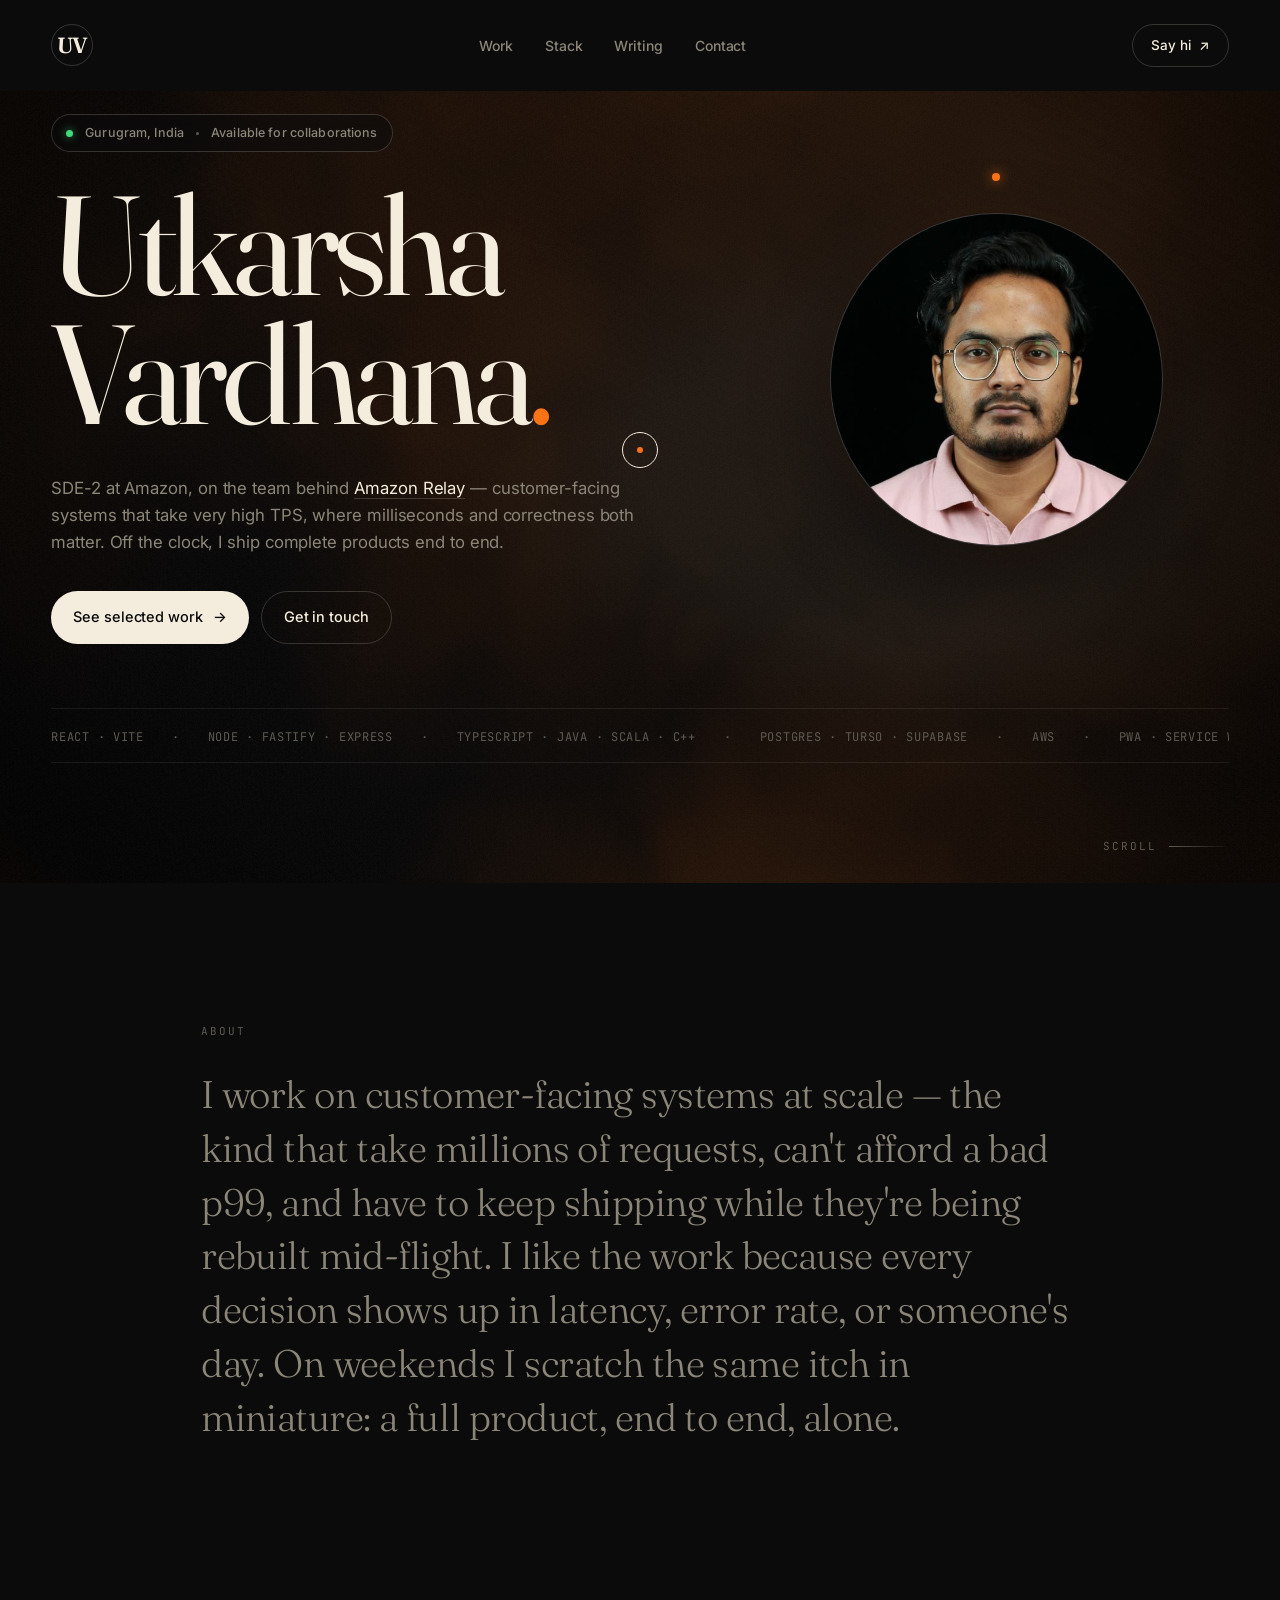
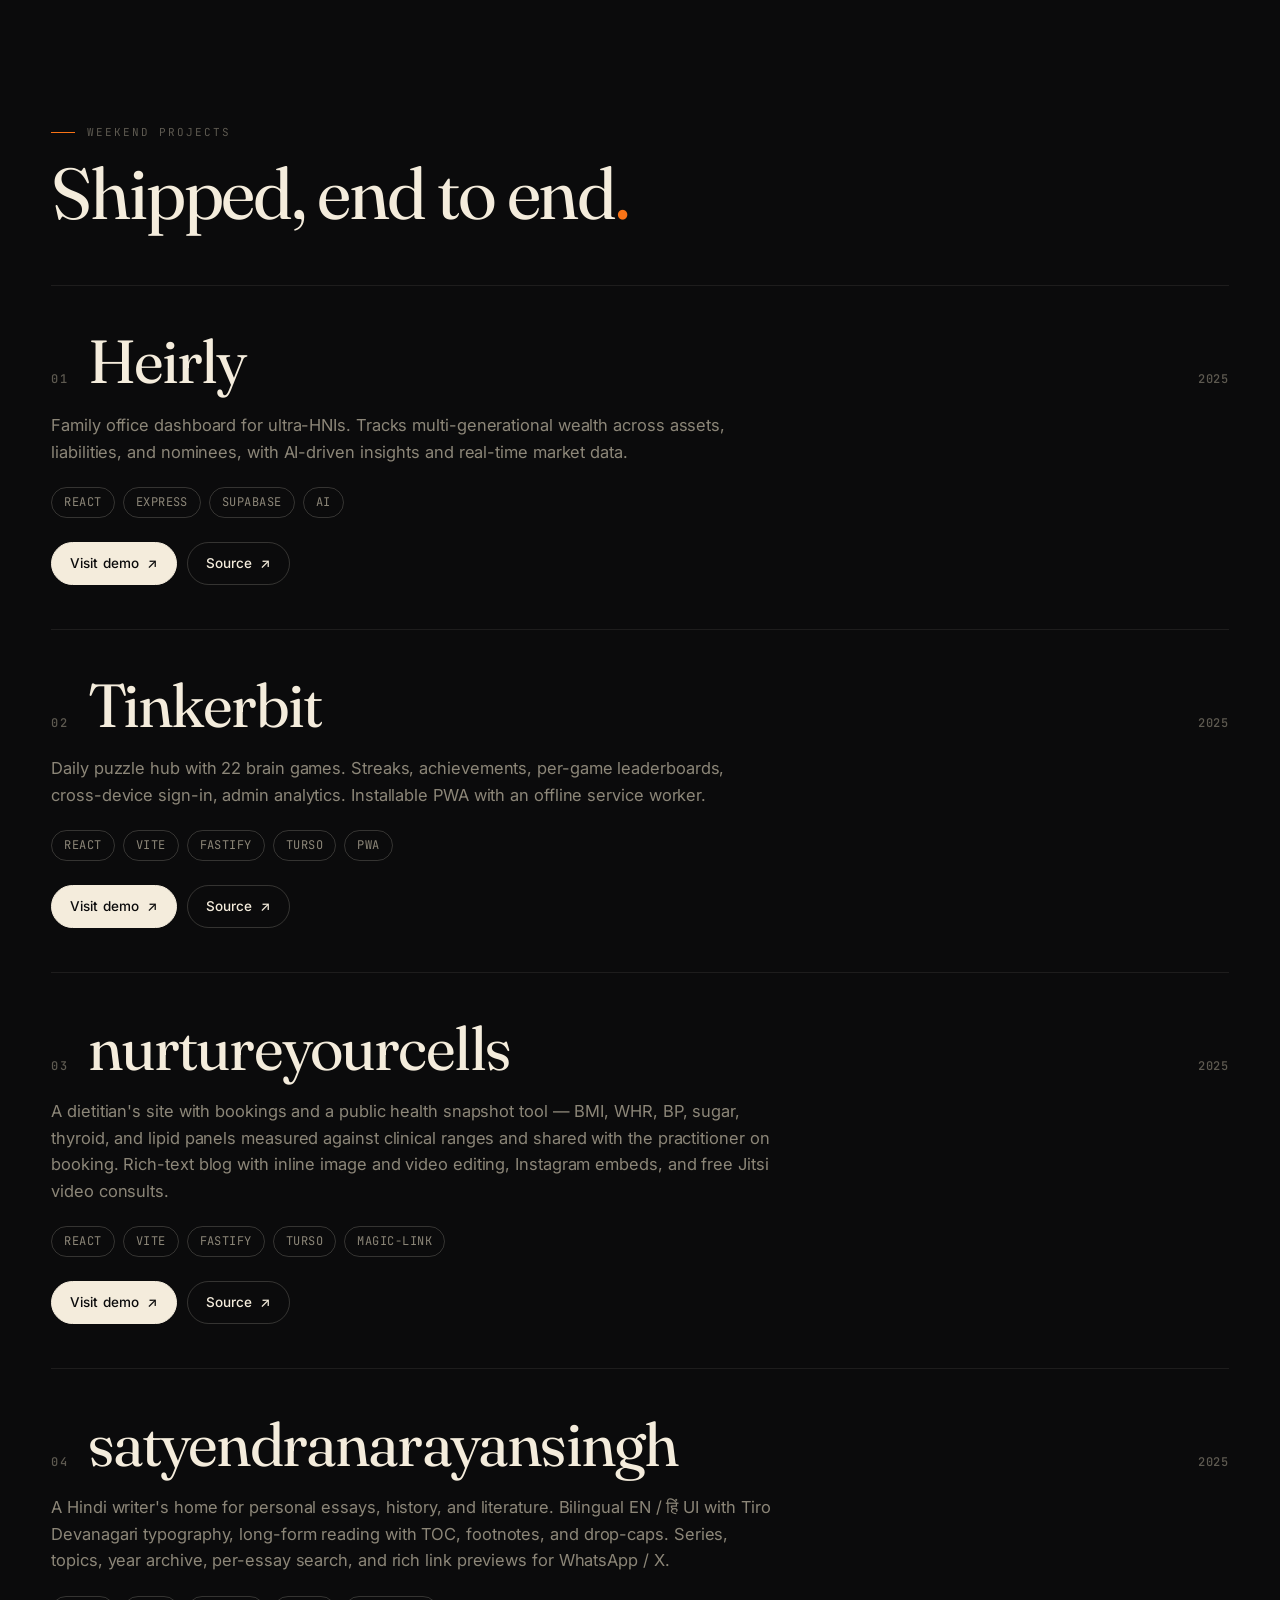
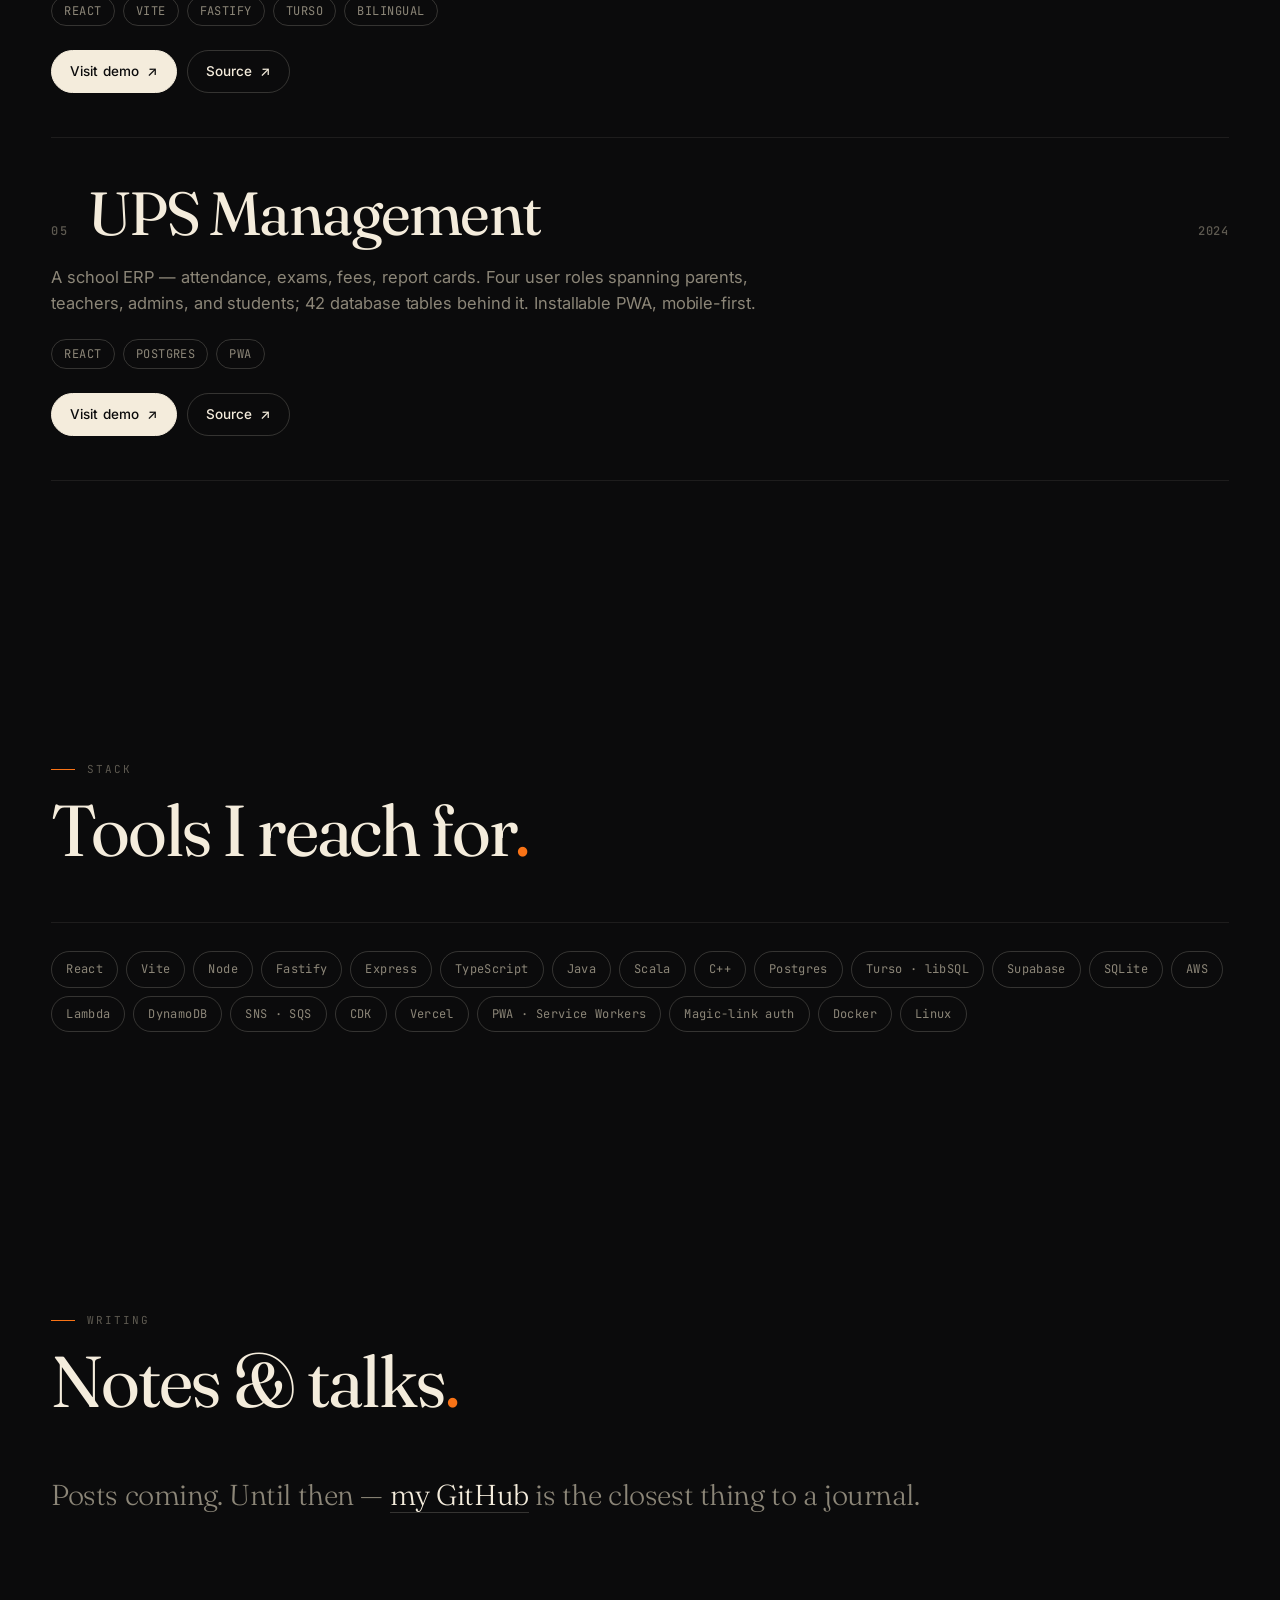
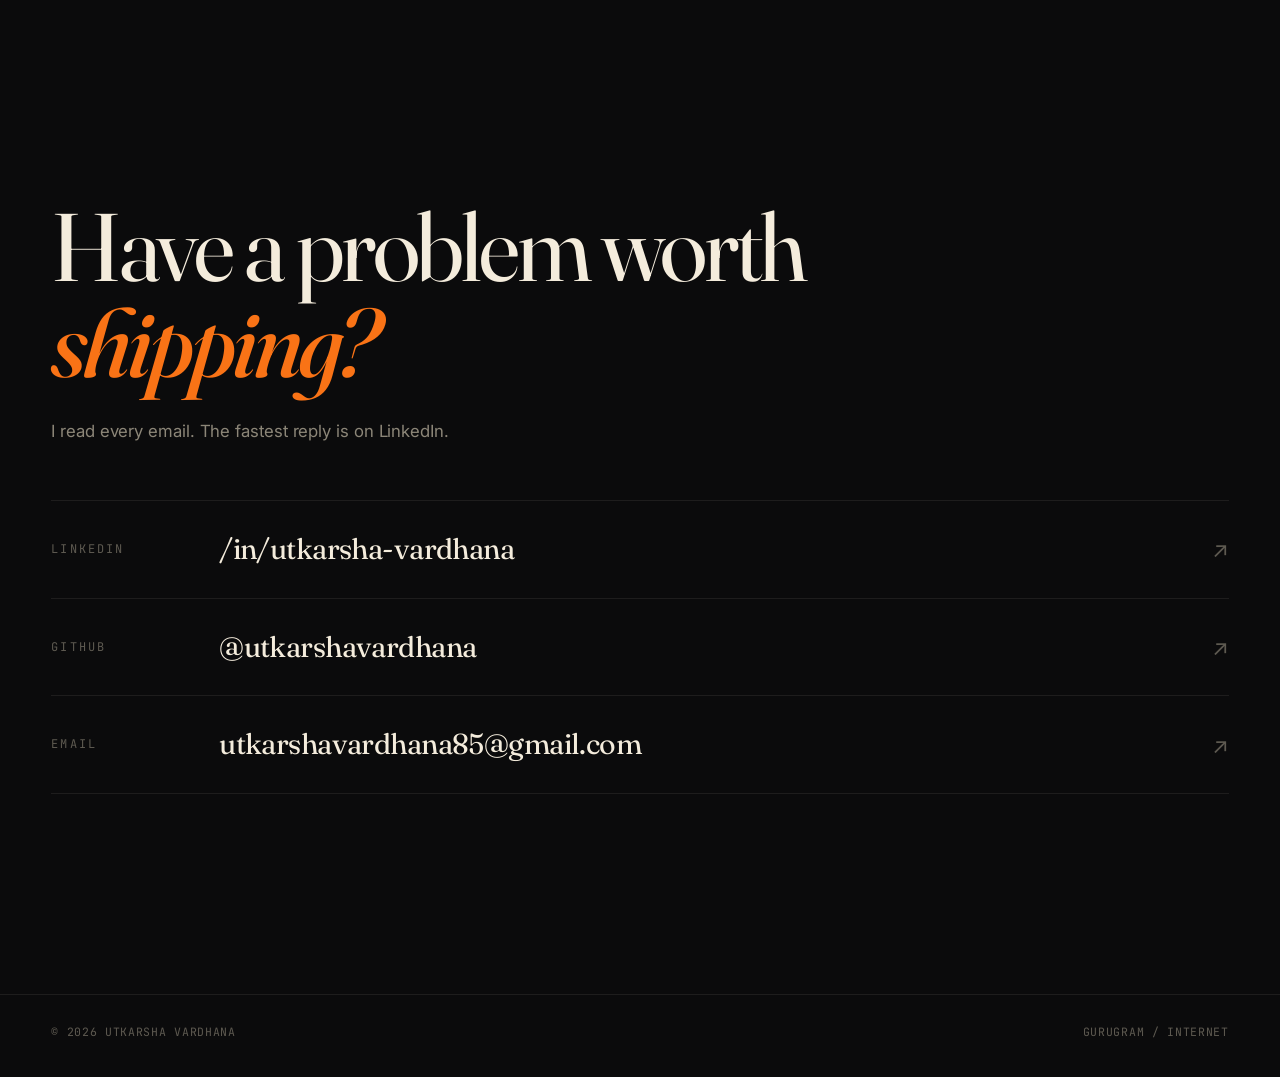
==== index.html @ 03d27681 "feat: editorial + WebGL personal site Replaces the placeholder hero with a full personal site:  - He" ====
<!doctype html>
<html lang="en">
<head>
  <meta charset="utf-8" />
  <meta name="viewport" content="width=device-width, initial-scale=1, viewport-fit=cover" />
  <title>Utkarsha Vardhana — Software Engineer</title>
  <meta name="description" content="L5 Software Engineer at Amazon Relay. I build systems for the middle mile of the internet — compliance, dispatch, and developer tooling." />
  <meta name="theme-color" content="#0b0b0c" />

  <!-- Open Graph -->
  <meta property="og:title" content="Utkarsha Vardhana" />
  <meta property="og:description" content="Software engineer. Building for the middle mile of the internet." />
  <meta property="og:type" content="website" />

  <!-- Type -->
  <link rel="preconnect" href="https://fonts.googleapis.com" />
  <link rel="preconnect" href="https://fonts.gstatic.com" crossorigin />
  <link href="https://fonts.googleapis.com/css2?family=Fraunces:opsz,wght@9..144,300;9..144,400;9..144,500;9..144,600;9..144,800&family=Inter:wght@300;400;500;600;700&family=JetBrains+Mono:wght@400;500&display=swap" rel="stylesheet" />

  <link rel="stylesheet" href="style.css" />
</head>
<body>
  <!-- Custom magnetic cursor (hidden on touch devices via CSS) -->
  <div class="cursor" aria-hidden="true">
    <div class="cursor-dot"></div>
    <div class="cursor-ring"></div>
  </div>

  <!-- Top nav: brand left, anchor links right. Stays put; doesn't fix-position
       so vertical rhythm reads as one continuous editorial spread. -->
  <header class="nav">
    <a href="#top" class="nav-brand" data-magnetic>
      <span class="nav-brand-mark">UV</span>
    </a>
    <nav class="nav-links">
      <a href="#work" data-magnetic>Work</a>
      <a href="#stack" data-magnetic>Stack</a>
      <a href="#writing" data-magnetic>Writing</a>
      <a href="#contact" data-magnetic>Contact</a>
    </nav>
    <a href="#contact" class="nav-cta" data-magnetic>Say hi <span>↗</span></a>
  </header>

  <!-- ========== HERO ==========
       WebGL canvas paints a noise-driven aurora behind the type.
       Type is the focal point; canvas is wallpaper. Portrait sits on the
       right with parallax tilt and a soft amber halo. -->
  <section id="top" class="hero">
    <canvas id="hero-canvas" aria-hidden="true"></canvas>

    <!-- Inline SVG filter library. Used by the portrait paint layer to fake
         a brushstroke / painterly look on hover. -->
    <svg width="0" height="0" style="position:absolute" aria-hidden="true">
      <defs>
        <filter id="painterly" x="-5%" y="-5%" width="110%" height="110%">
          <!-- Brush distortion: turbulence drives a displacement map, so
               edges of the image look hand-painted, not photographic. -->
          <feTurbulence type="fractalNoise" baseFrequency="0.012 0.018" numOctaves="2" seed="3" result="noise"/>
          <feDisplacementMap in="SourceGraphic" in2="noise" scale="6" xChannelSelector="R" yChannelSelector="G" result="warped"/>
          <!-- Soften — gives the wash that watercolor-bleed feel -->
          <feGaussianBlur in="warped" stdDeviation="0.4" result="soft"/>
          <!-- Push contrast + slight saturation lift to read as illustration -->
          <feColorMatrix in="soft" type="matrix" values="
            1.10 0     0     0  -0.02
            0    1.10  0     0  -0.02
            0    0     1.10  0  -0.02
            0    0     0     1  0" result="punched"/>
          <feComposite in="punched" in2="SourceGraphic" operator="over"/>
        </filter>
      </defs>
    </svg>

    <div class="hero-grid">
      <div class="hero-copy">
        <div class="hero-meta">
          <span class="hero-meta-dot" aria-hidden="true"></span>
          <span>Gurugram, India</span>
          <span class="hero-meta-sep" aria-hidden="true"></span>
          <span>Available for collaborations</span>
        </div>

        <h1 class="hero-title">
          <span class="hero-line"><span class="hero-word" data-split>Utkarsha</span></span>
          <span class="hero-line">
            <span class="hero-word" data-split>Vardhana</span><span class="hero-period">.</span>
          </span>
        </h1>

        <p class="hero-lede">
          SDE-2 at Amazon, on the team behind
          <a href="https://relay.amazon.com" target="_blank" rel="noopener noreferrer">Amazon Relay</a> —
          customer-facing systems that take very high TPS, where milliseconds
          and correctness both matter. Off the clock, I ship complete products
          end to end.
        </p>

        <div class="hero-cta">
          <a href="#work" class="btn btn-primary" data-magnetic>
            See selected work
            <span class="btn-arrow" aria-hidden="true">→</span>
          </a>
          <a href="#contact" class="btn btn-ghost" data-magnetic>Get in touch</a>
        </div>
      </div>

      <!-- Portrait side. The figure gets parallax tilt via JS (data-portrait
           hook), a procedural amber halo via ::before, a film-grain overlay
           via ::after, and a slow breathing animation. -->
      <figure class="hero-portrait" data-portrait>
        <div class="hero-portrait-halo" aria-hidden="true"></div>
        <div class="hero-portrait-frame">
          <!-- Two stacked photos: the bottom is the real photo, the top is
               the same photo with an SVG brush-displacement filter applied.
               On hover we cross-fade to the painted layer. -->
          <img src="me.jpeg" alt="Utkarsha Vardhana" class="hero-portrait-img hero-portrait-photo" loading="eager" decoding="async" />
          <img src="me.jpeg" alt="" class="hero-portrait-img hero-portrait-paint" aria-hidden="true" loading="eager" decoding="async" />
          <div class="hero-portrait-wash" aria-hidden="true"></div>
          <div class="hero-portrait-grain" aria-hidden="true"></div>
          <div class="hero-portrait-rim" aria-hidden="true"></div>
        </div>
        <div class="hero-portrait-orbit" aria-hidden="true">
          <span class="hero-portrait-orbit-dot"></span>
        </div>
      </figure>

      <div class="hero-marquee" aria-hidden="true">
        <div class="hero-marquee-track">
          <span>React · Vite</span><span>·</span>
          <span>Node · Fastify · Express</span><span>·</span>
          <span>TypeScript · Java · Scala · C++</span><span>·</span>
          <span>Postgres · Turso · Supabase</span><span>·</span>
          <span>AWS</span><span>·</span>
          <span>PWA · Service Workers</span><span>·</span>
          <!-- Repeated for seamless scroll -->
          <span>React · Vite</span><span>·</span>
          <span>Node · Fastify · Express</span><span>·</span>
          <span>TypeScript · Java · Scala · C++</span><span>·</span>
          <span>Postgres · Turso · Supabase</span><span>·</span>
          <span>AWS</span><span>·</span>
          <span>PWA · Service Workers</span><span>·</span>
        </div>
      </div>
    </div>

    <div class="hero-scroll-hint" aria-hidden="true">
      <span>Scroll</span>
      <span class="hero-scroll-line"></span>
    </div>
  </section>

  <!-- ========== INTRO STRIP ==========
       Big-type, slow-read intro. Word-by-word reveal as it scrolls into view. -->
  <section class="intro">
    <p class="intro-eyebrow">About</p>
    <p class="intro-body" data-reveal-words>
      I work on customer-facing systems at scale — the kind that take
      millions of requests, can't afford a bad p99, and have to keep
      shipping while they're being rebuilt mid-flight. I like the work
      because every decision shows up in latency, error rate, or someone's
      day. On weekends I scratch the same itch in miniature: a full
      product, end to end, alone.
    </p>
  </section>

  <!-- ========== WORK ========== -->
  <section id="work" class="work">
    <div class="section-head">
      <p class="section-eyebrow">Weekend projects</p>
      <h2 class="section-title">
        Shipped, end to end<span class="section-period">.</span>
      </h2>
    </div>

    <div class="projects">
      <!-- Each .project is one weekend product. Card links to the live demo;
           the GitHub link sits inside the card so the magnetic cursor still
           tracks both. -->
      <article class="project" data-magnetic data-magnet-snap>
        <header class="project-header">
          <span class="project-num">01</span>
          <h3 class="project-title">
            <span data-warp>Heirly</span>
          </h3>
          <span class="project-year">2025</span>
        </header>
        <p class="project-desc">
          Family office dashboard for ultra-HNIs. Tracks
          multi-generational wealth across assets, liabilities, and
          nominees, with AI-driven insights and real-time market data.
        </p>
        <div class="project-tags">
          <span>React</span>
          <span>Express</span>
          <span>Supabase</span>
          <span>AI</span>
        </div>
        <div class="project-actions">
          <a class="project-action project-action-primary" href="https://heirly.vercel.app" target="_blank" rel="noopener noreferrer" data-magnetic>
            Visit demo <span aria-hidden="true">↗</span>
          </a>
          <a class="project-action" href="https://github.com/utkarshavardhana/heirly" target="_blank" rel="noopener noreferrer" data-magnetic>
            Source <span aria-hidden="true">↗</span>
          </a>
        </div>
      </article>

      <article class="project" data-magnetic data-magnet-snap>
        <header class="project-header">
          <span class="project-num">02</span>
          <h3 class="project-title">
            <span data-warp>Tinkerbit</span>
          </h3>
          <span class="project-year">2025</span>
        </header>
        <p class="project-desc">
          Daily puzzle hub with 22 brain games. Streaks, achievements,
          per-game leaderboards, cross-device sign-in, admin analytics.
          Installable PWA with an offline service worker.
        </p>
        <div class="project-tags">
          <span>React</span>
          <span>Vite</span>
          <span>Fastify</span>
          <span>Turso</span>
          <span>PWA</span>
        </div>
        <div class="project-actions">
          <a class="project-action project-action-primary" href="https://tinkerbit.vercel.app" target="_blank" rel="noopener noreferrer" data-magnetic>
            Visit demo <span aria-hidden="true">↗</span>
          </a>
          <a class="project-action" href="https://github.com/utkarshavardhana/tinkerbit" target="_blank" rel="noopener noreferrer" data-magnetic>
            Source <span aria-hidden="true">↗</span>
          </a>
        </div>
      </article>

      <article class="project" data-magnetic data-magnet-snap>
        <header class="project-header">
          <span class="project-num">03</span>
          <h3 class="project-title">
            <span data-warp>nurtureyourcells</span>
          </h3>
          <span class="project-year">2025</span>
        </header>
        <p class="project-desc">
          A dietitian's site with bookings and a public health snapshot
          tool — BMI, WHR, BP, sugar, thyroid, and lipid panels measured
          against clinical ranges and shared with the practitioner on
          booking. Rich-text blog with inline image and video editing,
          Instagram embeds, and free Jitsi video consults.
        </p>
        <div class="project-tags">
          <span>React</span>
          <span>Vite</span>
          <span>Fastify</span>
          <span>Turso</span>
          <span>Magic-link</span>
        </div>
        <div class="project-actions">
          <a class="project-action project-action-primary" href="https://nurtureyourcells.vercel.app" target="_blank" rel="noopener noreferrer" data-magnetic>
            Visit demo <span aria-hidden="true">↗</span>
          </a>
          <a class="project-action" href="https://github.com/utkarshavardhana/nurtureyourcells" target="_blank" rel="noopener noreferrer" data-magnetic>
            Source <span aria-hidden="true">↗</span>
          </a>
        </div>
      </article>

      <article class="project" data-magnetic data-magnet-snap>
        <header class="project-header">
          <span class="project-num">04</span>
          <h3 class="project-title">
            <span data-warp>satyendranarayansingh</span>
          </h3>
          <span class="project-year">2025</span>
        </header>
        <p class="project-desc">
          A Hindi writer's home for personal essays, history, and
          literature. Bilingual EN / हिं UI with Tiro Devanagari
          typography, long-form reading with TOC, footnotes, and
          drop-caps. Series, topics, year archive, per-essay search,
          and rich link previews for WhatsApp / X.
        </p>
        <div class="project-tags">
          <span>React</span>
          <span>Vite</span>
          <span>Fastify</span>
          <span>Turso</span>
          <span>Bilingual</span>
        </div>
        <div class="project-actions">
          <a class="project-action project-action-primary" href="https://www.satyendranarayansingh.com" target="_blank" rel="noopener noreferrer" data-magnetic>
            Visit demo <span aria-hidden="true">↗</span>
          </a>
          <a class="project-action" href="https://github.com/utkarshavardhana/satyendranarayansingh" target="_blank" rel="noopener noreferrer" data-magnetic>
            Source <span aria-hidden="true">↗</span>
          </a>
        </div>
      </article>

      <article class="project" data-magnetic data-magnet-snap>
        <header class="project-header">
          <span class="project-num">05</span>
          <h3 class="project-title">
            <span data-warp>UPS Management</span>
          </h3>
          <span class="project-year">2024</span>
        </header>
        <p class="project-desc">
          A school ERP — attendance, exams, fees, report cards. Four
          user roles spanning parents, teachers, admins, and students;
          42 database tables behind it. Installable PWA, mobile-first.
        </p>
        <div class="project-tags">
          <span>React</span>
          <span>Postgres</span>
          <span>PWA</span>
        </div>
        <div class="project-actions">
          <a class="project-action project-action-primary" href="https://ups-management.vercel.app" target="_blank" rel="noopener noreferrer" data-magnetic>
            Visit demo <span aria-hidden="true">↗</span>
          </a>
          <a class="project-action" href="https://github.com/utkarshavardhana/ups-management" target="_blank" rel="noopener noreferrer" data-magnetic>
            Source <span aria-hidden="true">↗</span>
          </a>
        </div>
      </article>
    </div>
  </section>

  <!-- ========== STACK ========== -->
  <section id="stack" class="stack">
    <div class="section-head">
      <p class="section-eyebrow">Stack</p>
      <h2 class="section-title">
        Tools I reach for<span class="section-period">.</span>
      </h2>
    </div>

    <div class="stack-tags">
      <span>React</span>
      <span>Vite</span>
      <span>Node</span>
      <span>Fastify</span>
      <span>Express</span>
      <span>TypeScript</span>
      <span>Java</span>
      <span>Scala</span>
      <span>C++</span>
      <span>Postgres</span>
      <span>Turso · libSQL</span>
      <span>Supabase</span>
      <span>SQLite</span>
      <span>AWS</span>
      <span>Lambda</span>
      <span>DynamoDB</span>
      <span>SNS · SQS</span>
      <span>CDK</span>
      <span>Vercel</span>
      <span>PWA · Service Workers</span>
      <span>Magic-link auth</span>
      <span>Docker</span>
      <span>Linux</span>
    </div>
  </section>

  <!-- ========== WRITING ==========
       Pull-quote pattern + a couple of links. Will be backed by real posts
       once you wire that in; for now it's an honest "in progress" block. -->
  <section id="writing" class="writing">
    <div class="section-head">
      <p class="section-eyebrow">Writing</p>
      <h2 class="section-title">
        Notes &amp; talks<span class="section-period">.</span>
      </h2>
    </div>
    <p class="writing-empty">
      Posts coming. Until then —
      <a href="https://github.com/utkarshavardhana" target="_blank" rel="noopener noreferrer" data-magnetic>my GitHub</a>
      is the closest thing to a journal.
    </p>
  </section>

  <!-- ========== CONTACT ========== -->
  <section id="contact" class="contact">
    <h2 class="contact-title">
      <span class="contact-line">Have a problem worth</span>
      <span class="contact-line"><em>shipping?</em></span>
    </h2>
    <p class="contact-lede">
      I read every email. The fastest reply is on LinkedIn.
    </p>
    <div class="contact-links">
      <a href="https://www.linkedin.com/in/utkarsha-vardhana" target="_blank" rel="noopener noreferrer" class="contact-link" data-magnetic data-magnet-snap>
        <span class="contact-link-label">LinkedIn</span>
        <span class="contact-link-handle">/in/utkarsha-vardhana</span>
        <span class="contact-link-arrow" aria-hidden="true">↗</span>
      </a>
      <a href="https://github.com/utkarshavardhana" target="_blank" rel="noopener noreferrer" class="contact-link" data-magnetic data-magnet-snap>
        <span class="contact-link-label">GitHub</span>
        <span class="contact-link-handle">@utkarshavardhana</span>
        <span class="contact-link-arrow" aria-hidden="true">↗</span>
      </a>
      <a href="mailto:utkarshavardhana85@gmail.com" class="contact-link" data-magnetic data-magnet-snap>
        <span class="contact-link-label">Email</span>
        <span class="contact-link-handle">utkarshavardhana85@gmail.com</span>
        <span class="contact-link-arrow" aria-hidden="true">↗</span>
      </a>
    </div>
  </section>

  <footer class="footer">
    <span>© <span id="year"></span> Utkarsha Vardhana</span>
    <span class="footer-mark">Gurugram / Internet</span>
  </footer>

  <script src="script.js" defer></script>
</body>
</html>
---- style.css ----
/* ===========================================================================
   utkarshavardhana.github.io
   Editorial + WebGL hybrid. Dark theme. Vanilla everything.
============================================================================ */

:root {
  --bg: #0b0b0c;
  --bg-elev: #131317;
  --ink: #f4ecdc;
  --ink-muted: #8c8678;
  --ink-soft: #5e5a51;
  --line: rgba(244, 236, 220, 0.08);
  --line-strong: rgba(244, 236, 220, 0.18);
  --accent: #f97316;          /* amber, warm against the dark */
  --accent-soft: rgba(249, 115, 22, 0.12);

  --font-display: 'Fraunces', 'Iowan Old Style', Georgia, serif;
  --font-sans: 'Inter', -apple-system, BlinkMacSystemFont, 'Segoe UI', sans-serif;
  --font-mono: 'JetBrains Mono', ui-monospace, SFMono-Regular, Menlo, monospace;

  --max: 1280px;
  --gutter: clamp(20px, 4vw, 56px);

  --ease: cubic-bezier(0.22, 1, 0.36, 1);
  --ease-quick: cubic-bezier(0.2, 0.8, 0.2, 1);
}

* { box-sizing: border-box; margin: 0; padding: 0; }
html { scroll-behavior: smooth; }
html, body { height: 100%; }
body {
  background: var(--bg);
  color: var(--ink);
  font-family: var(--font-sans);
  font-size: 16.5px;
  line-height: 1.55;
  letter-spacing: -0.005em;
  -webkit-font-smoothing: antialiased;
  -moz-osx-font-smoothing: grayscale;
  text-rendering: optimizeLegibility;
  overflow-x: hidden;
}

a { color: inherit; text-decoration: none; }
img, svg { display: block; max-width: 100%; }
::selection { background: var(--accent); color: var(--bg); }

/* ----- Magnetic cursor (custom pointer) ----- */
.cursor { position: fixed; top: 0; left: 0; pointer-events: none; z-index: 1000; }
.cursor-dot {
  position: fixed; top: 0; left: 0;
  width: 6px; height: 6px;
  background: var(--accent);
  border-radius: 50%;
  transform: translate(-50%, -50%);
  transition: transform .12s var(--ease-quick), background .15s ease;
  mix-blend-mode: difference;
}
.cursor-ring {
  position: fixed; top: 0; left: 0;
  width: 36px; height: 36px;
  border: 1.5px solid var(--ink);
  border-radius: 50%;
  transform: translate(-50%, -50%);
  transition: width .25s var(--ease), height .25s var(--ease), border-color .25s ease, background .25s ease;
  mix-blend-mode: difference;
}
.cursor.is-magnet .cursor-ring {
  width: 60px; height: 60px;
  background: rgba(244, 236, 220, 0.06);
  border-color: var(--accent);
}
.cursor.is-magnet .cursor-dot { background: var(--ink); }
@media (hover: none), (pointer: coarse) {
  .cursor { display: none !important; }
}

/* ----- Nav ----- */
.nav {
  position: relative;
  display: flex; align-items: center; justify-content: space-between;
  padding: 24px var(--gutter);
  z-index: 5;
}
.nav-brand-mark {
  font-family: var(--font-display);
  font-weight: 600;
  font-size: 22px;
  letter-spacing: -0.02em;
  display: inline-flex; align-items: center; justify-content: center;
  width: 42px; height: 42px;
  border: 1px solid var(--line-strong);
  border-radius: 50%;
  transition: border-color .25s ease, background .25s ease, color .25s ease;
}
.nav-brand:hover .nav-brand-mark {
  border-color: var(--accent);
  color: var(--accent);
}
.nav-links {
  display: flex; gap: 32px;
  font-size: 14px; font-weight: 500;
  color: var(--ink-muted);
}
.nav-links a {
  position: relative;
  transition: color .2s ease;
}
.nav-links a::after {
  content: ''; position: absolute;
  left: 0; bottom: -4px;
  width: 100%; height: 1px;
  background: var(--accent);
  transform: scaleX(0); transform-origin: right;
  transition: transform .35s var(--ease);
}
.nav-links a:hover { color: var(--ink); }
.nav-links a:hover::after { transform: scaleX(1); transform-origin: left; }
.nav-cta {
  display: inline-flex; align-items: center; gap: 8px;
  padding: 10px 18px;
  font-size: 13.5px; font-weight: 500;
  border: 1px solid var(--line-strong);
  border-radius: 999px;
  transition: background .25s ease, border-color .25s ease, color .25s ease;
}
.nav-cta span { transition: transform .25s var(--ease); display: inline-block; }
.nav-cta:hover { background: var(--ink); color: var(--bg); border-color: var(--ink); }
.nav-cta:hover span { transform: translate(2px, -2px); }
@media (max-width: 720px) {
  .nav-links { display: none; }
}

/* ----- Hero ----- */
.hero {
  position: relative;
  min-height: 88vh;
  display: flex; align-items: center;
  padding: 0 var(--gutter) 96px;
  overflow: hidden;
}
#hero-canvas {
  position: absolute;
  inset: 0;
  width: 100%;
  height: 100%;
  z-index: 0;
  opacity: 0.85;
}
/* Two-column hero on desktop: copy on the left, portrait on the right.
   Marquee spans both columns at the bottom. Stacks on tablet/mobile. */
.hero-grid {
  position: relative;
  z-index: 1;
  width: 100%;
  max-width: var(--max);
  margin: 0 auto;
  display: grid;
  grid-template-columns: minmax(0, 1.4fr) minmax(280px, 1fr);
  grid-template-rows: auto auto;
  column-gap: clamp(32px, 5vw, 80px);
  align-items: center;
}
.hero-copy { grid-column: 1; grid-row: 1; }
.hero-portrait { grid-column: 2; grid-row: 1; justify-self: center; }
.hero-marquee { grid-column: 1 / -1; grid-row: 2; }

@media (max-width: 900px) {
  .hero-grid { grid-template-columns: 1fr; row-gap: 40px; }
  .hero-copy { grid-column: 1; grid-row: 2; }
  .hero-portrait { grid-column: 1; grid-row: 1; }
  .hero-marquee { grid-row: 3; }
}
.hero-meta {
  display: inline-flex; align-items: center; gap: 12px;
  margin-bottom: 28px;
  padding: 8px 14px;
  border: 1px solid var(--line-strong);
  border-radius: 999px;
  background: rgba(11, 11, 12, 0.5);
  backdrop-filter: blur(8px);
  -webkit-backdrop-filter: blur(8px);
  font-size: 12.5px; font-weight: 500; color: var(--ink-muted);
  letter-spacing: 0.01em;
}
.hero-meta-dot {
  width: 7px; height: 7px;
  border-radius: 50%; background: #41d97a;
  box-shadow: 0 0 10px rgba(65, 217, 122, 0.7);
  animation: pulse 2.4s ease-in-out infinite;
}
.hero-meta-sep {
  width: 3px; height: 3px;
  border-radius: 50%;
  background: var(--ink-soft);
}
@keyframes pulse {
  0%, 100% { opacity: 1; transform: scale(1); }
  50% { opacity: 0.5; transform: scale(1.2); }
}

.hero-title {
  font-family: var(--font-display);
  font-weight: 400;
  font-size: clamp(3rem, 11vw, 9rem);
  line-height: 0.92;
  letter-spacing: -0.04em;
  color: var(--ink);
  margin-bottom: 36px;
}
.hero-line { display: block; overflow: hidden; }
.hero-word {
  display: inline-block;
  transform: translateY(110%);
  animation: rise 1.1s var(--ease) 0.15s forwards;
}
.hero-line:last-child .hero-word { animation-delay: 0.3s; }
.hero-period {
  display: inline-block;
  color: var(--accent);
  transform: translateY(110%);
  animation: rise 1.1s var(--ease) 0.55s forwards;
}
@keyframes rise {
  to { transform: translateY(0); }
}

.hero-lede {
  max-width: 56ch;
  font-size: clamp(1.05rem, 1.25vw, 1.2rem);
  line-height: 1.6;
  color: var(--ink-muted);
  margin-bottom: 36px;
  opacity: 0;
  animation: fadeIn .9s var(--ease) 0.9s forwards;
}
.hero-lede a { color: var(--ink); border-bottom: 1px solid var(--line-strong); transition: border-color .2s ease, color .2s ease; }
.hero-lede a:hover { color: var(--accent); border-color: var(--accent); }
@keyframes fadeIn { to { opacity: 1; } }

.hero-cta {
  display: flex; gap: 12px; flex-wrap: wrap;
  opacity: 0;
  animation: fadeIn .9s var(--ease) 1.1s forwards;
}
.btn {
  display: inline-flex; align-items: center; gap: 10px;
  padding: 14px 22px;
  font-size: 14.5px; font-weight: 500;
  border-radius: 999px;
  transition: transform .25s var(--ease), background .25s ease, color .25s ease, border-color .25s ease;
  cursor: pointer;
}
.btn-primary { background: var(--ink); color: var(--bg); }
.btn-primary:hover { background: var(--accent); color: var(--bg); transform: translateY(-2px); }
.btn-primary .btn-arrow { transition: transform .25s var(--ease); display: inline-block; }
.btn-primary:hover .btn-arrow { transform: translateX(3px); }
.btn-ghost { color: var(--ink); border: 1px solid var(--line-strong); }
.btn-ghost:hover { border-color: var(--ink); transform: translateY(-2px); }

.hero-marquee {
  margin-top: 64px;
  border-top: 1px solid var(--line);
  border-bottom: 1px solid var(--line);
  padding: 14px 0;
  overflow: hidden;
  white-space: nowrap;
  opacity: 0;
  animation: fadeIn .9s var(--ease) 1.4s forwards;
}
.hero-marquee-track {
  display: inline-flex; gap: 28px;
  animation: marquee 38s linear infinite;
  font-family: var(--font-mono);
  font-size: 12px; letter-spacing: 0.06em;
  color: var(--ink-soft);
  text-transform: uppercase;
}
@keyframes marquee {
  from { transform: translateX(0); }
  to { transform: translateX(-50%); }
}
.hero-scroll-hint {
  position: absolute;
  right: var(--gutter);
  bottom: 28px;
  display: flex; align-items: center; gap: 12px;
  font-family: var(--font-mono);
  font-size: 11px;
  letter-spacing: 0.18em;
  text-transform: uppercase;
  color: var(--ink-soft);
  opacity: 0;
  animation: fadeIn .9s var(--ease) 1.6s forwards;
}
.hero-scroll-line {
  width: 60px; height: 1px;
  background: linear-gradient(90deg, var(--ink-soft), transparent);
  position: relative;
  overflow: hidden;
}
.hero-scroll-line::after {
  content: '';
  position: absolute; top: 0; left: -30%;
  width: 30%; height: 100%;
  background: var(--accent);
  animation: scrollLine 2.4s ease-in-out infinite;
}
@keyframes scrollLine {
  0% { left: -30%; } 100% { left: 100%; }
}
@media (max-width: 720px) {
  .hero-scroll-hint { display: none; }
}

/* ----- Hero portrait -----
   Layered, deliberately:
     halo       — soft amber radial glow that "breathes"
     frame      — circular crop, holds the photo + grain + rim
     img        — actual JPEG, slight desaturation + lift
     grain      — tiled noise, very low alpha; breaks up flat skin tones
     rim        — sharp inner highlight on the top-right edge, lit-from-aurora
     orbit      — tiny dot doing slow lap around the frame, signals it's alive
   The whole figure tilts on cursor-tracked parallax via JS. */
.hero-portrait {
  position: relative;
  width: clamp(240px, 26vw, 360px);
  aspect-ratio: 1 / 1;
  margin: 0;
  perspective: 1000px;
  --tx: 0deg;
  --ty: 0deg;
  transform-style: preserve-3d;
  opacity: 0;
  animation: portraitIn 1.2s var(--ease) 0.5s forwards;
}
@keyframes portraitIn {
  from { opacity: 0; transform: translateY(28px) scale(0.96); }
  to { opacity: 1; transform: translateY(0) scale(1); }
}
.hero-portrait-halo {
  position: absolute;
  inset: -18%;
  border-radius: 50%;
  background:
    radial-gradient(closest-side, rgba(249, 115, 22, 0.45), rgba(249, 115, 22, 0.10) 50%, transparent 75%);
  filter: blur(28px);
  animation: breathe 6s ease-in-out infinite;
  pointer-events: none;
}
@keyframes breathe {
  0%, 100% { transform: scale(1); opacity: 0.9; }
  50% { transform: scale(1.06); opacity: 1; }
}
.hero-portrait-frame {
  position: relative;
  width: 100%;
  height: 100%;
  border-radius: 50%;
  overflow: hidden;
  border: 1px solid var(--line-strong);
  box-shadow:
    0 30px 80px rgba(0, 0, 0, 0.4),
    inset 0 1px 0 rgba(255, 255, 255, 0.06);
  background: var(--bg-elev);
  transform: rotateX(var(--ty)) rotateY(var(--tx));
  transition: transform .25s var(--ease-quick);
  will-change: transform;
}
.hero-portrait-img {
  position: absolute;
  inset: 0;
  width: 100%;
  height: 100%;
  object-fit: cover;
  display: block;
  transition: filter .4s ease, transform .4s var(--ease), opacity .55s var(--ease);
}
.hero-portrait-photo {
  /* Real photo, gently tone-mapped to fit the dark theme. */
  filter: contrast(1.04) saturate(0.94) brightness(0.96);
  z-index: 1;
}
.hero-portrait-paint {
  /* Same image, but the SVG painterly filter warps edges + pushes contrast.
     Sits on top of the photo with opacity 0 by default; cross-fades in on
     hover. Combined with the wash layer, this reads as 'illustrated by hand'
     without needing an actual generated image.
     filter: drop-shadow does NOT work here — we need the SVG filter chain
     for displacement, so use `filter: url(#painterly) saturate(1.15) ...`. */
  filter: url(#painterly) saturate(1.15) hue-rotate(-4deg) contrast(1.08) brightness(0.98);
  opacity: 0;
  z-index: 2;
}
.hero-portrait:hover .hero-portrait-photo {
  opacity: 0;
  transform: scale(1.02);
}
.hero-portrait:hover .hero-portrait-paint {
  opacity: 1;
  transform: scale(1.02);
}

/* Soft amber/cream wash that fades in with the paint layer.
   Pushes the cross-faded image away from "photo with a filter" into
   "illustration". */
.hero-portrait-wash {
  position: absolute;
  inset: 0;
  pointer-events: none;
  z-index: 3;
  background:
    radial-gradient(120% 80% at 70% 25%, rgba(255, 213, 167, 0.32), transparent 55%),
    radial-gradient(120% 90% at 30% 80%, rgba(249, 115, 22, 0.18), transparent 60%);
  mix-blend-mode: soft-light;
  opacity: 0;
  transition: opacity .55s var(--ease);
}
.hero-portrait:hover .hero-portrait-wash { opacity: 1; }
.hero-portrait-grain {
  position: absolute;
  inset: 0;
  pointer-events: none;
  opacity: 0.18;
  mix-blend-mode: overlay;
  background-image: url("data:image/svg+xml,%3Csvg viewBox='0 0 200 200' xmlns='http://www.w3.org/2000/svg'%3E%3Cfilter id='n'%3E%3CfeTurbulence type='fractalNoise' baseFrequency='0.9' numOctaves='3' stitchTiles='stitch'/%3E%3CfeColorMatrix values='0 0 0 0 1 0 0 0 0 1 0 0 0 0 1 0 0 0 1 0'/%3E%3C/filter%3E%3Crect width='100%25' height='100%25' filter='url(%23n)' opacity='0.7'/%3E%3C/svg%3E");
  background-size: 180px 180px;
  animation: grainShift 1.6s steps(6) infinite;
}
@keyframes grainShift {
  0% { transform: translate(0, 0); }
  20% { transform: translate(-4px, 3px); }
  40% { transform: translate(3px, -2px); }
  60% { transform: translate(-2px, -4px); }
  80% { transform: translate(4px, 2px); }
  100% { transform: translate(0, 0); }
}
.hero-portrait-rim {
  position: absolute;
  inset: 0;
  border-radius: 50%;
  pointer-events: none;
  /* Top-right rim light — same direction as the WebGL aurora highlight.
     Implemented as a conic gradient masked to the inner edge. */
  background:
    radial-gradient(circle at 75% 25%, rgba(249, 115, 22, 0.35) 0%, transparent 35%),
    radial-gradient(circle at 25% 80%, rgba(244, 236, 220, 0.06) 0%, transparent 40%);
  mix-blend-mode: screen;
}
.hero-portrait-orbit {
  position: absolute;
  inset: -12%;
  pointer-events: none;
  animation: orbitSpin 14s linear infinite;
}
.hero-portrait-orbit-dot {
  position: absolute;
  top: 0;
  left: 50%;
  width: 8px; height: 8px;
  margin-left: -4px;
  border-radius: 50%;
  background: var(--accent);
  box-shadow: 0 0 12px rgba(249, 115, 22, 0.8);
}
@keyframes orbitSpin {
  from { transform: rotate(0deg); }
  to { transform: rotate(360deg); }
}
@media (prefers-reduced-motion: reduce) {
  .hero-portrait-halo,
  .hero-portrait-grain,
  .hero-portrait-orbit { animation: none; }
}

/* ----- Section commons ----- */
section {
  position: relative;
  padding: clamp(72px, 12vw, 140px) var(--gutter);
  max-width: var(--max);
  margin: 0 auto;
  width: 100%;
}
.section-head { margin-bottom: 56px; }
.section-eyebrow {
  font-family: var(--font-mono);
  font-size: 11px; letter-spacing: 0.18em;
  text-transform: uppercase;
  color: var(--ink-soft);
  margin-bottom: 16px;
  display: flex; align-items: center; gap: 12px;
}
.section-eyebrow::before {
  content: ''; width: 24px; height: 1px; background: var(--accent);
}
.section-title {
  font-family: var(--font-display);
  font-weight: 400;
  font-size: clamp(2.4rem, 6vw, 4.5rem);
  line-height: 1.0;
  letter-spacing: -0.03em;
}
.section-period { color: var(--accent); }

/* ----- Intro ----- */
.intro { max-width: 980px; }
.intro-eyebrow {
  font-family: var(--font-mono);
  font-size: 11px; letter-spacing: 0.18em; text-transform: uppercase;
  color: var(--ink-soft);
  margin-bottom: 28px;
}
.intro-body {
  font-family: var(--font-display);
  font-weight: 300;
  font-size: clamp(1.4rem, 3vw, 2.4rem);
  line-height: 1.4;
  letter-spacing: -0.015em;
  color: var(--ink-muted);
}
.intro-body .word {
  display: inline-block;
  opacity: 0.18;
  transition: opacity .55s var(--ease), color .55s var(--ease);
}
.intro-body .word.is-lit {
  opacity: 1;
  color: var(--ink);
}

/* ----- Work ----- */
/* ----- Project rows -----
   Each row is one card stacked vertically:
     [num · title · year]
     description
     tags
     [Visit demo] [Source]
   Title gets the full row. The header row puts the number small and the
   year tucked at the right; everything below is a regular block flow.
*/
.projects { display: flex; flex-direction: column; }
.project {
  position: relative;
  display: block;
  padding: 44px 0;
  border-top: 1px solid var(--line);
  transition: padding .4s var(--ease);
}
.project:last-child { border-bottom: 1px solid var(--line); }
.project::before {
  content: '';
  position: absolute;
  inset: 0;
  background: linear-gradient(90deg, transparent, var(--accent-soft), transparent);
  opacity: 0;
  transition: opacity .4s var(--ease);
  pointer-events: none;
}
.project:hover::before { opacity: 1; }
.project:hover { padding-left: 12px; }

/* ---- Header row: num · title (1fr) · year ---- */
.project-header {
  display: grid;
  grid-template-columns: auto 1fr auto;
  align-items: baseline;
  gap: 18px;
  margin-bottom: 18px;
}
.project-num {
  font-family: var(--font-mono);
  font-size: 12px;
  font-weight: 500;
  letter-spacing: 0.18em;
  color: var(--ink-soft);
  padding-top: 4px; /* baseline-align to display title's cap-height */
  font-variant-numeric: tabular-nums;
  transition: color .3s ease;
}
.project:hover .project-num { color: var(--accent); }

.project-title {
  font-family: var(--font-display);
  font-weight: 400;
  /* Title gets the full row. Generous upper bound — these are the anchors. */
  font-size: clamp(2rem, 5.2vw, 3.8rem);
  line-height: 1.05;
  letter-spacing: -0.03em;
  margin: 0;
  color: var(--ink);
  word-break: break-word;
}
.project-title [data-warp] {
  display: inline-block;
  transition: transform .5s var(--ease), color .3s ease;
  transform-origin: left center;
}
.project:hover .project-title [data-warp] {
  transform: translateX(4px);
  color: var(--accent);
}

.project-year {
  font-family: var(--font-mono);
  font-size: 12px;
  font-weight: 500;
  letter-spacing: 0.06em;
  color: var(--ink-soft);
  white-space: nowrap;
  font-variant-numeric: tabular-nums;
}

/* ---- Description ---- */
.project-desc {
  color: var(--ink-muted);
  max-width: 72ch;
  margin: 0 0 22px;
  font-size: 16.5px;
  line-height: 1.6;
}

/* ---- Tags ---- */
.project-tags {
  display: flex; flex-wrap: wrap; gap: 8px;
  margin: 0 0 24px;
}
.project-tags span {
  display: inline-block;
  padding: 5px 12px;
  border: 1px solid var(--line-strong);
  border-radius: 999px;
  font-family: var(--font-mono);
  font-size: 12px;
  letter-spacing: 0.04em;
  color: var(--ink-muted);
  text-transform: uppercase;
  white-space: nowrap;
  transition: border-color .2s ease, color .2s ease;
}
.project:hover .project-tags span { border-color: var(--ink-muted); }

/* ---- Actions: Visit demo + Source ---- */
.project-actions {
  display: flex; flex-wrap: wrap; gap: 10px;
}
.project-action {
  display: inline-flex; align-items: center; gap: 8px;
  padding: 10px 18px;
  font-family: var(--font-sans);
  font-size: 13.5px;
  font-weight: 500;
  letter-spacing: 0.005em;
  color: var(--ink);
  border: 1px solid var(--line-strong);
  border-radius: 999px;
  transition: background .2s ease, color .2s ease, border-color .2s ease, transform .2s var(--ease);
}
.project-action span { transition: transform .2s var(--ease); display: inline-block; }
.project-action:hover { border-color: var(--ink); transform: translateY(-2px); }
.project-action:hover span { transform: translate(2px, -2px); }
.project-action-primary {
  background: var(--ink);
  color: var(--bg);
  border-color: var(--ink);
}
.project-action-primary:hover {
  background: var(--accent);
  color: var(--bg);
  border-color: var(--accent);
}

@media (max-width: 720px) {
  .project { padding: 32px 0; }
  .project:hover { padding-left: 0; }
  .project-header {
    /* Two rows on mobile: num · year on top, title below full-width */
    grid-template-columns: auto auto;
    grid-template-areas: "num year" "title title";
    row-gap: 10px;
    column-gap: 0;
    justify-content: space-between;
    margin-bottom: 14px;
  }
  .project-num { grid-area: num; padding-top: 0; }
  .project-year { grid-area: year; }
  .project-title { grid-area: title; }
  .project-desc { font-size: 15.5px; }
}

/* ----- Stack ----- */
.stack-grid {
  display: grid;
  grid-template-columns: repeat(3, minmax(0, 1fr));
  gap: 28px;
  margin-bottom: 60px;
}
.stack-stat {
  padding: 28px 0;
  border-top: 1px solid var(--line);
}
.stack-num {
  font-family: var(--font-display);
  font-weight: 500;
  font-size: clamp(2.6rem, 6vw, 4.2rem);
  line-height: 1;
  letter-spacing: -0.04em;
  color: var(--ink);
  margin-bottom: 8px;
  font-variant-numeric: tabular-nums;
}
.stack-label {
  font-size: 13.5px;
  color: var(--ink-muted);
  letter-spacing: 0.005em;
}
@media (max-width: 720px) {
  .stack-grid { grid-template-columns: 1fr; gap: 0; }
}

.stack-tags {
  display: flex; flex-wrap: wrap; gap: 8px;
  border-top: 1px solid var(--line);
  padding-top: 28px;
}
.stack-tags span {
  display: inline-block;
  padding: 8px 14px;
  border: 1px solid var(--line-strong);
  border-radius: 999px;
  font-family: var(--font-mono);
  font-size: 12px;
  color: var(--ink-muted);
  letter-spacing: 0.03em;
  transition: border-color .2s ease, color .2s ease, background .2s ease;
}
.stack-tags span:hover {
  border-color: var(--accent);
  color: var(--accent);
}

/* ----- Writing ----- */
.writing-empty {
  font-family: var(--font-display);
  font-weight: 300;
  font-size: clamp(1.2rem, 2.4vw, 1.8rem);
  color: var(--ink-muted);
  letter-spacing: -0.015em;
}
.writing-empty a {
  color: var(--ink);
  border-bottom: 1px solid var(--line-strong);
  transition: color .2s ease, border-color .2s ease;
}
.writing-empty a:hover { color: var(--accent); border-color: var(--accent); }

/* ----- Contact ----- */
.contact { padding-bottom: clamp(120px, 16vw, 200px); }
.contact-title {
  font-family: var(--font-display);
  font-weight: 400;
  font-size: clamp(2.6rem, 8vw, 6rem);
  line-height: 1;
  letter-spacing: -0.035em;
  margin-bottom: 28px;
}
.contact-line { display: block; }
.contact-line em {
  font-style: italic;
  color: var(--accent);
  font-weight: 500;
}
.contact-lede {
  font-size: 1.05rem;
  color: var(--ink-muted);
  max-width: 50ch;
  margin-bottom: 56px;
}
.contact-links { display: flex; flex-direction: column; }
.contact-link {
  display: grid;
  grid-template-columns: 140px 1fr 32px;
  align-items: center;
  gap: 28px;
  padding: 26px 0;
  border-top: 1px solid var(--line);
  transition: padding .4s var(--ease), color .25s ease;
}
.contact-link:last-child { border-bottom: 1px solid var(--line); }
.contact-link:hover { padding-left: 12px; color: var(--accent); }
.contact-link-label {
  font-family: var(--font-mono);
  font-size: 12px;
  letter-spacing: 0.18em;
  text-transform: uppercase;
  color: var(--ink-soft);
}
.contact-link:hover .contact-link-label { color: var(--accent); }
.contact-link-handle {
  font-family: var(--font-display);
  font-weight: 400;
  font-size: clamp(1.3rem, 2.6vw, 1.8rem);
  letter-spacing: -0.02em;
  color: var(--ink);
}
.contact-link:hover .contact-link-handle { color: var(--accent); }
.contact-link-arrow {
  font-size: 22px;
  justify-self: end;
  color: var(--ink-soft);
  transition: transform .35s var(--ease), color .25s ease;
}
.contact-link:hover .contact-link-arrow {
  transform: translate(4px, -4px);
  color: var(--accent);
}
@media (max-width: 720px) {
  .contact-link {
    grid-template-columns: 1fr 28px;
    gap: 6px;
    padding: 22px 0;
  }
  .contact-link-label {
    grid-column: 1 / 2;
    margin-bottom: 4px;
  }
  .contact-link-handle { grid-column: 1 / 2; }
}

/* ----- Footer ----- */
.footer {
  display: flex; justify-content: space-between; align-items: center;
  gap: 12px; flex-wrap: wrap;
  padding: 28px var(--gutter) 36px;
  border-top: 1px solid var(--line);
  font-family: var(--font-mono);
  font-size: 11.5px;
  letter-spacing: 0.06em;
  color: var(--ink-soft);
  text-transform: uppercase;
}

/* ----- Reduced motion ----- */
@media (prefers-reduced-motion: reduce) {
  *, *::before, *::after {
    animation-duration: 0.01ms !important;
    animation-iteration-count: 1 !important;
    transition-duration: 0.01ms !important;
  }
  .hero-word, .hero-period { transform: none !important; }
  .hero-lede, .hero-cta, .hero-marquee, .hero-scroll-hint { opacity: 1 !important; }
}
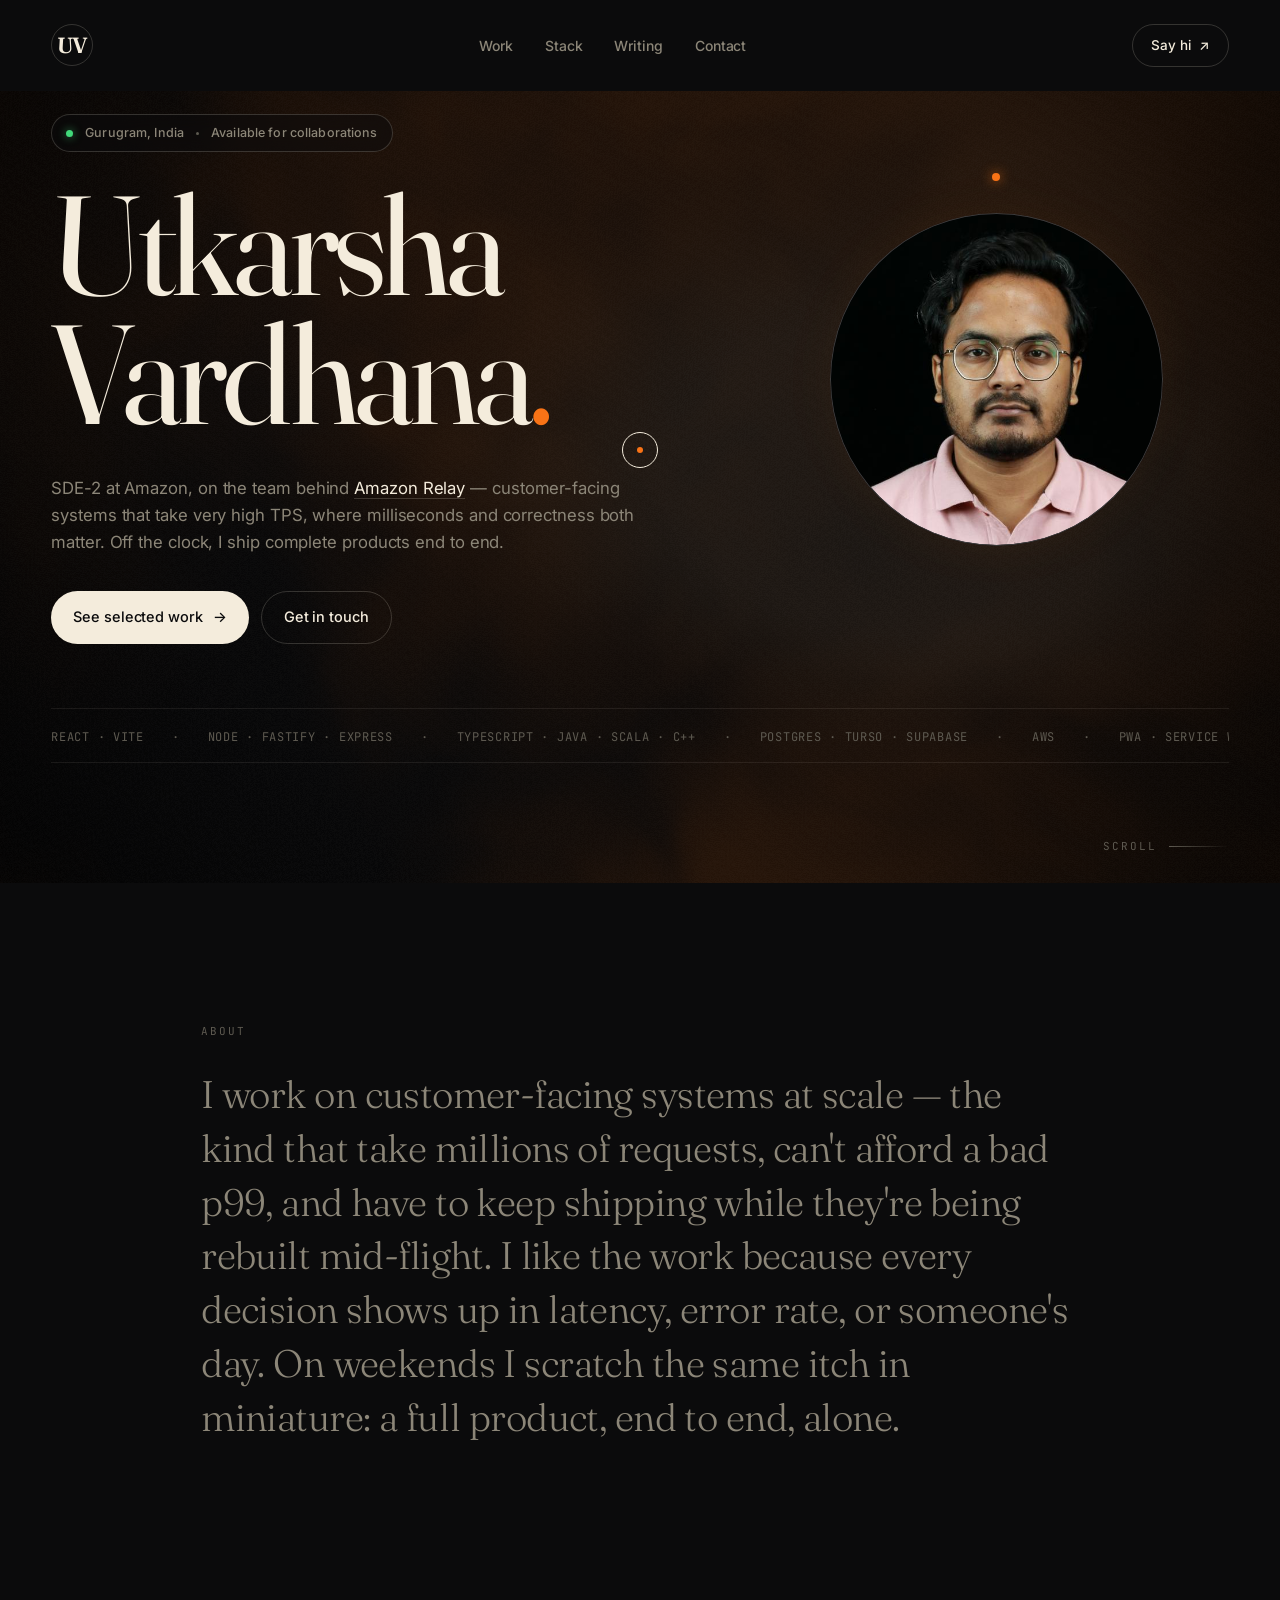
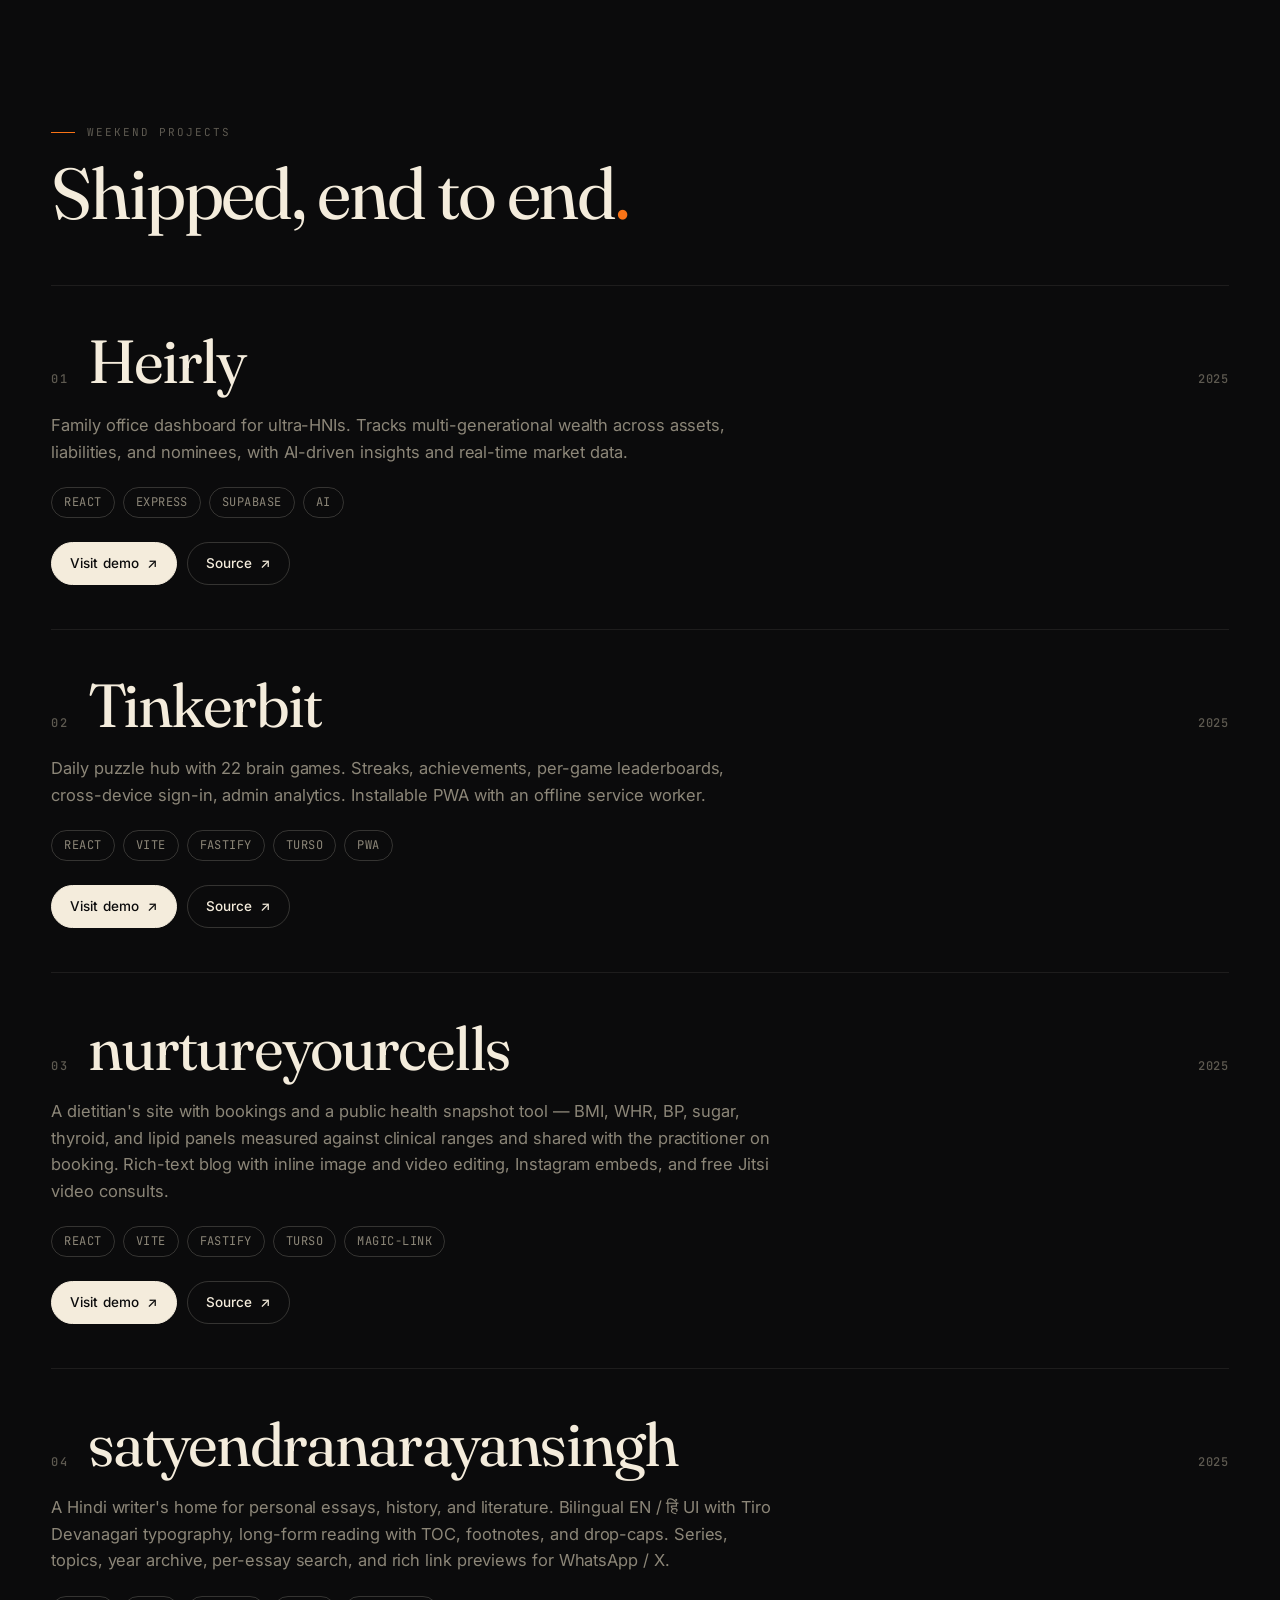
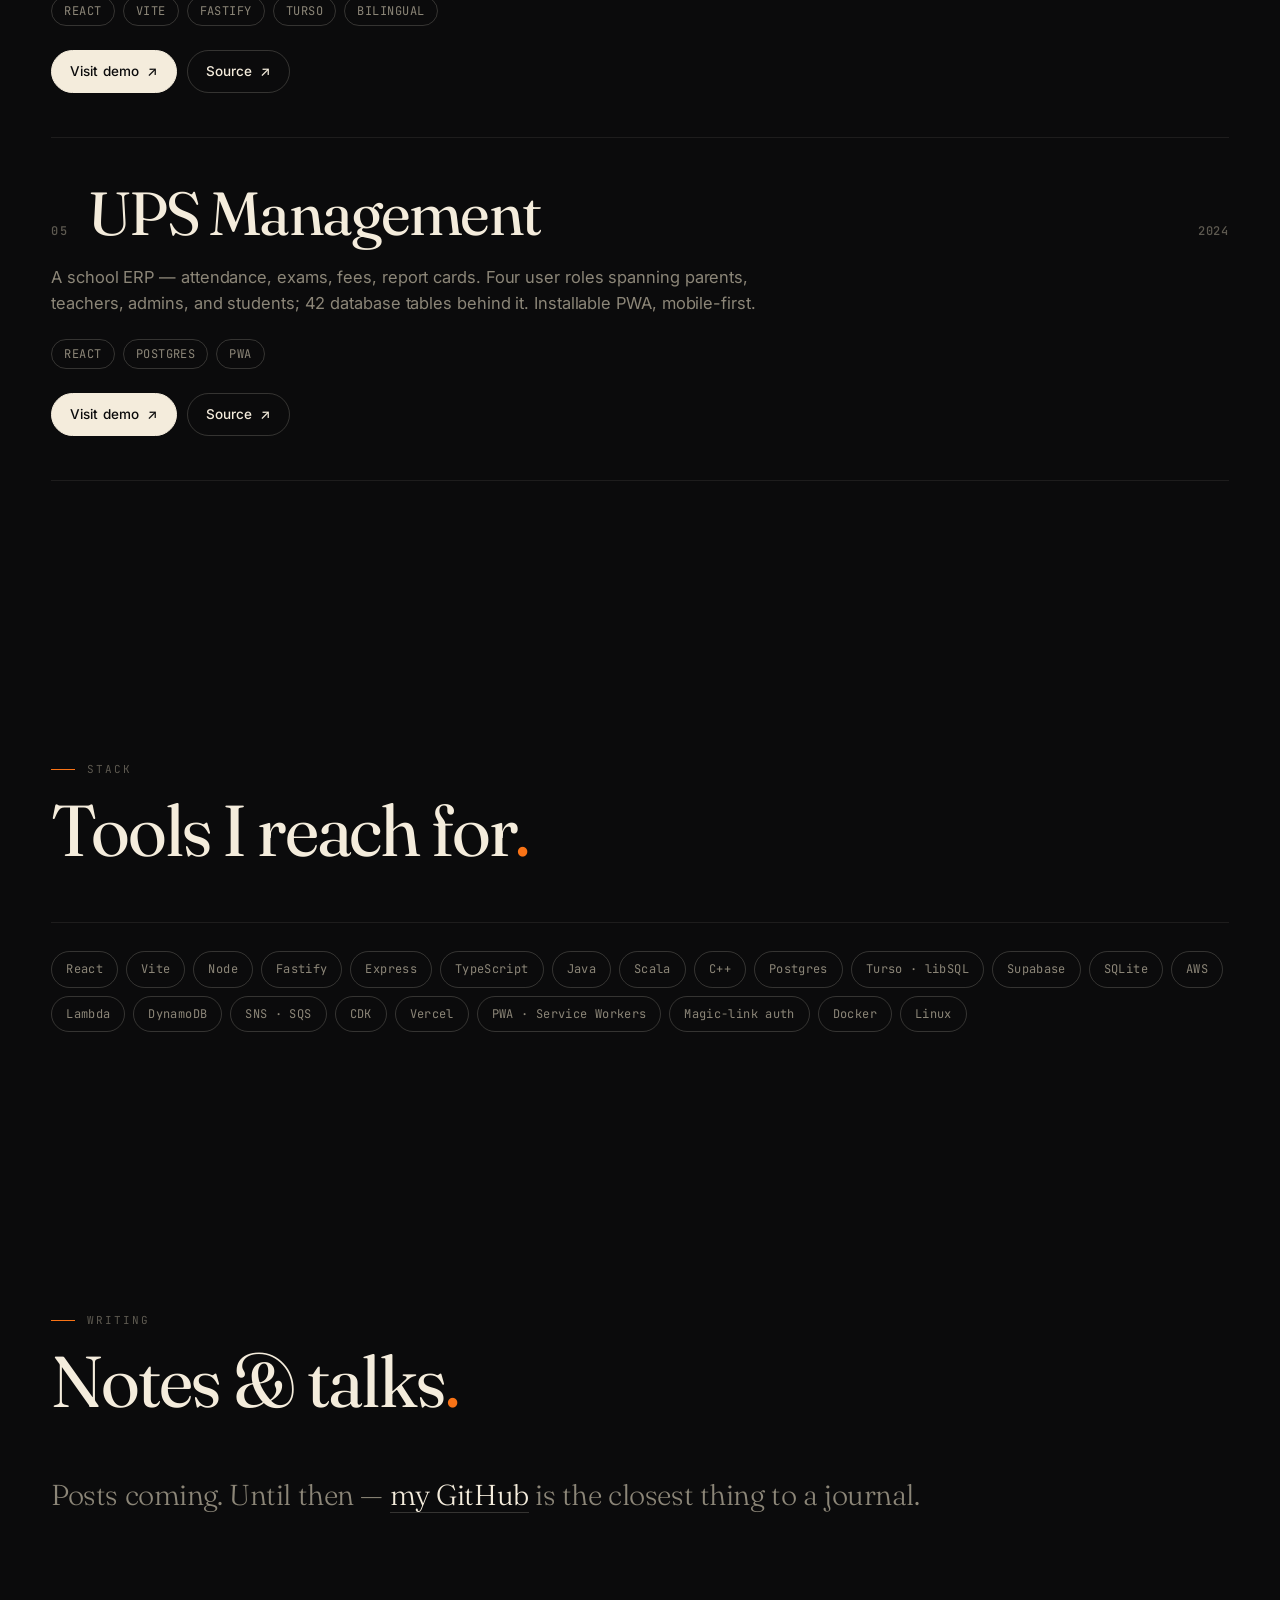
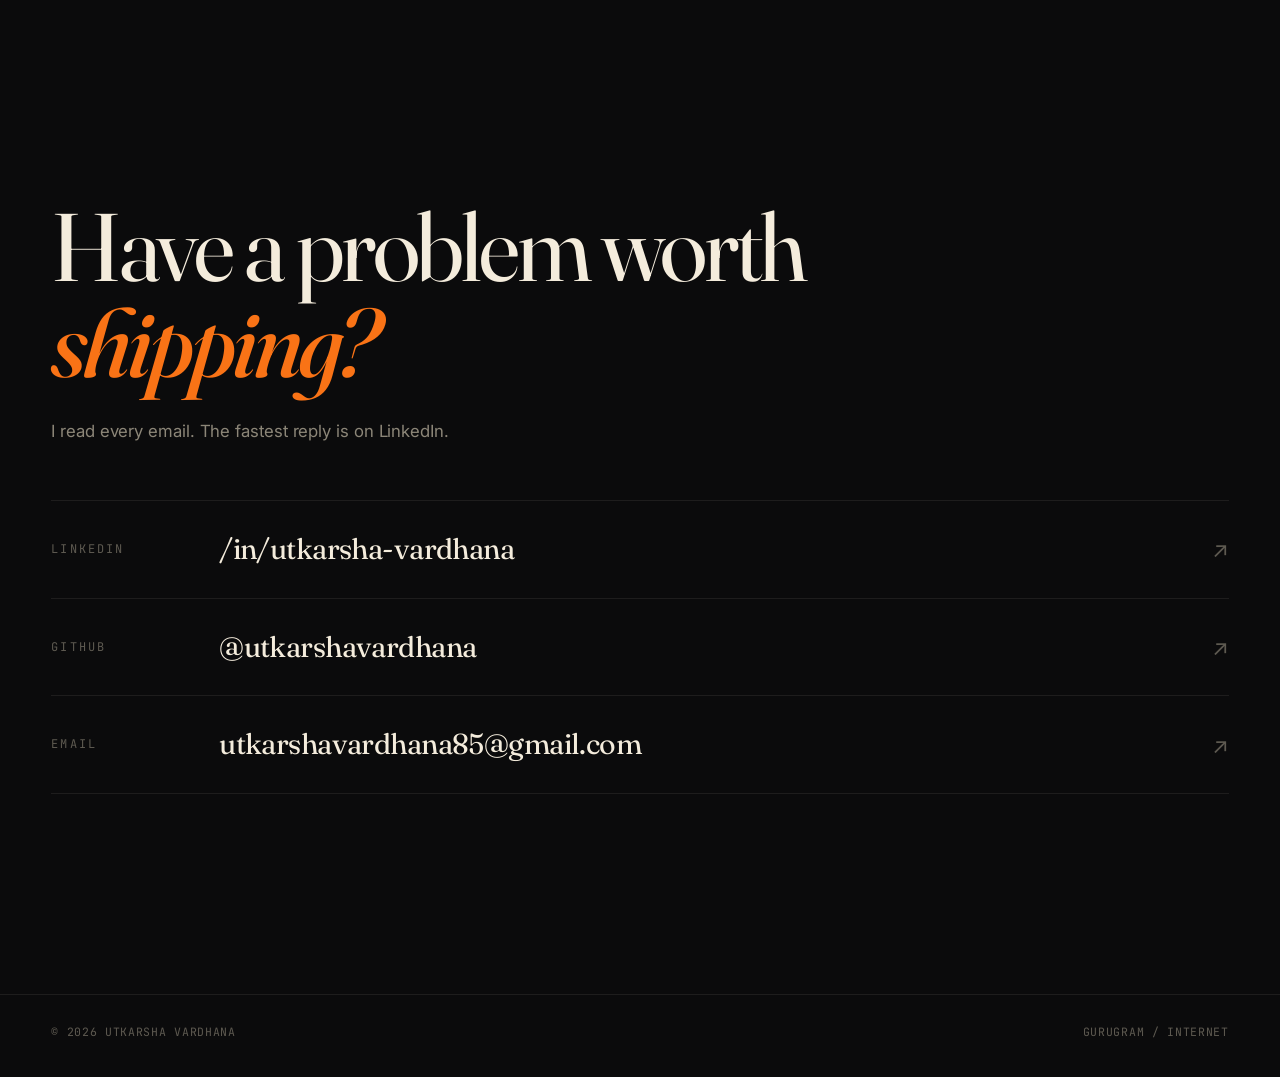
==== commit 20209f4b: "fix: render-blocking fonts on iOS + bulletproof circular portrait crop Two issues reported on mobile" ====
--- a/index.html
+++ b/index.html
@@ -12,12 +12,21 @@
   <meta property="og:description" content="Software engineer. Building for the middle mile of the internet." />
   <meta property="og:type" content="website" />
 
-  <!-- Type -->
+  <!-- Type — own stylesheet ships first (renders the layout), webfonts are
+       loaded async via `media="print" onload` swap so they never block
+       first paint. iOS Chrome was stalling on the Google Fonts CSS before
+       this; trimmed the weights to what we actually use too. -->
+  <link rel="stylesheet" href="style.css" />
   <link rel="preconnect" href="https://fonts.googleapis.com" />
   <link rel="preconnect" href="https://fonts.gstatic.com" crossorigin />
-  <link href="https://fonts.googleapis.com/css2?family=Fraunces:opsz,wght@9..144,300;9..144,400;9..144,500;9..144,600;9..144,800&family=Inter:wght@300;400;500;600;700&family=JetBrains+Mono:wght@400;500&display=swap" rel="stylesheet" />
-
-  <link rel="stylesheet" href="style.css" />
+  <link
+    rel="stylesheet"
+    href="https://fonts.googleapis.com/css2?family=Fraunces:opsz,wght@9..144,400;9..144,500&family=Inter:wght@400;500;600&family=JetBrains+Mono:wght@400&display=swap"
+    media="print" onload="this.media='all'"
+  />
+  <noscript>
+    <link rel="stylesheet" href="https://fonts.googleapis.com/css2?family=Fraunces:opsz,wght@9..144,400;9..144,500&family=Inter:wght@400;500;600&family=JetBrains+Mono:wght@400&display=swap" />
+  </noscript>
 </head>
 <body>
   <!-- Custom magnetic cursor (hidden on touch devices via CSS) -->
--- a/style.css
+++ b/style.css
@@ -358,6 +358,12 @@
   height: 100%;
   border-radius: 50%;
   overflow: hidden;
+  /* iOS Chrome/Safari don't always clip absolutely-positioned children with
+     their own transforms/filters to the parent's border-radius. Adding an
+     explicit mask-image guarantees the circular clip on every engine. */
+  -webkit-mask-image: radial-gradient(circle, #000 99%, transparent 100%);
+          mask-image: radial-gradient(circle, #000 99%, transparent 100%);
+  isolation: isolate;
   border: 1px solid var(--line-strong);
   box-shadow:
     0 30px 80px rgba(0, 0, 0, 0.4),
@@ -366,6 +372,11 @@
   transform: rotateX(var(--ty)) rotateY(var(--tx));
   transition: transform .25s var(--ease-quick);
   will-change: transform;
+}
+/* Guarantee inner layers also round, so even if iOS escapes the mask we
+   still have round children. */
+.hero-portrait-frame > * {
+  border-radius: 50%;
 }
 .hero-portrait-img {
   position: absolute;
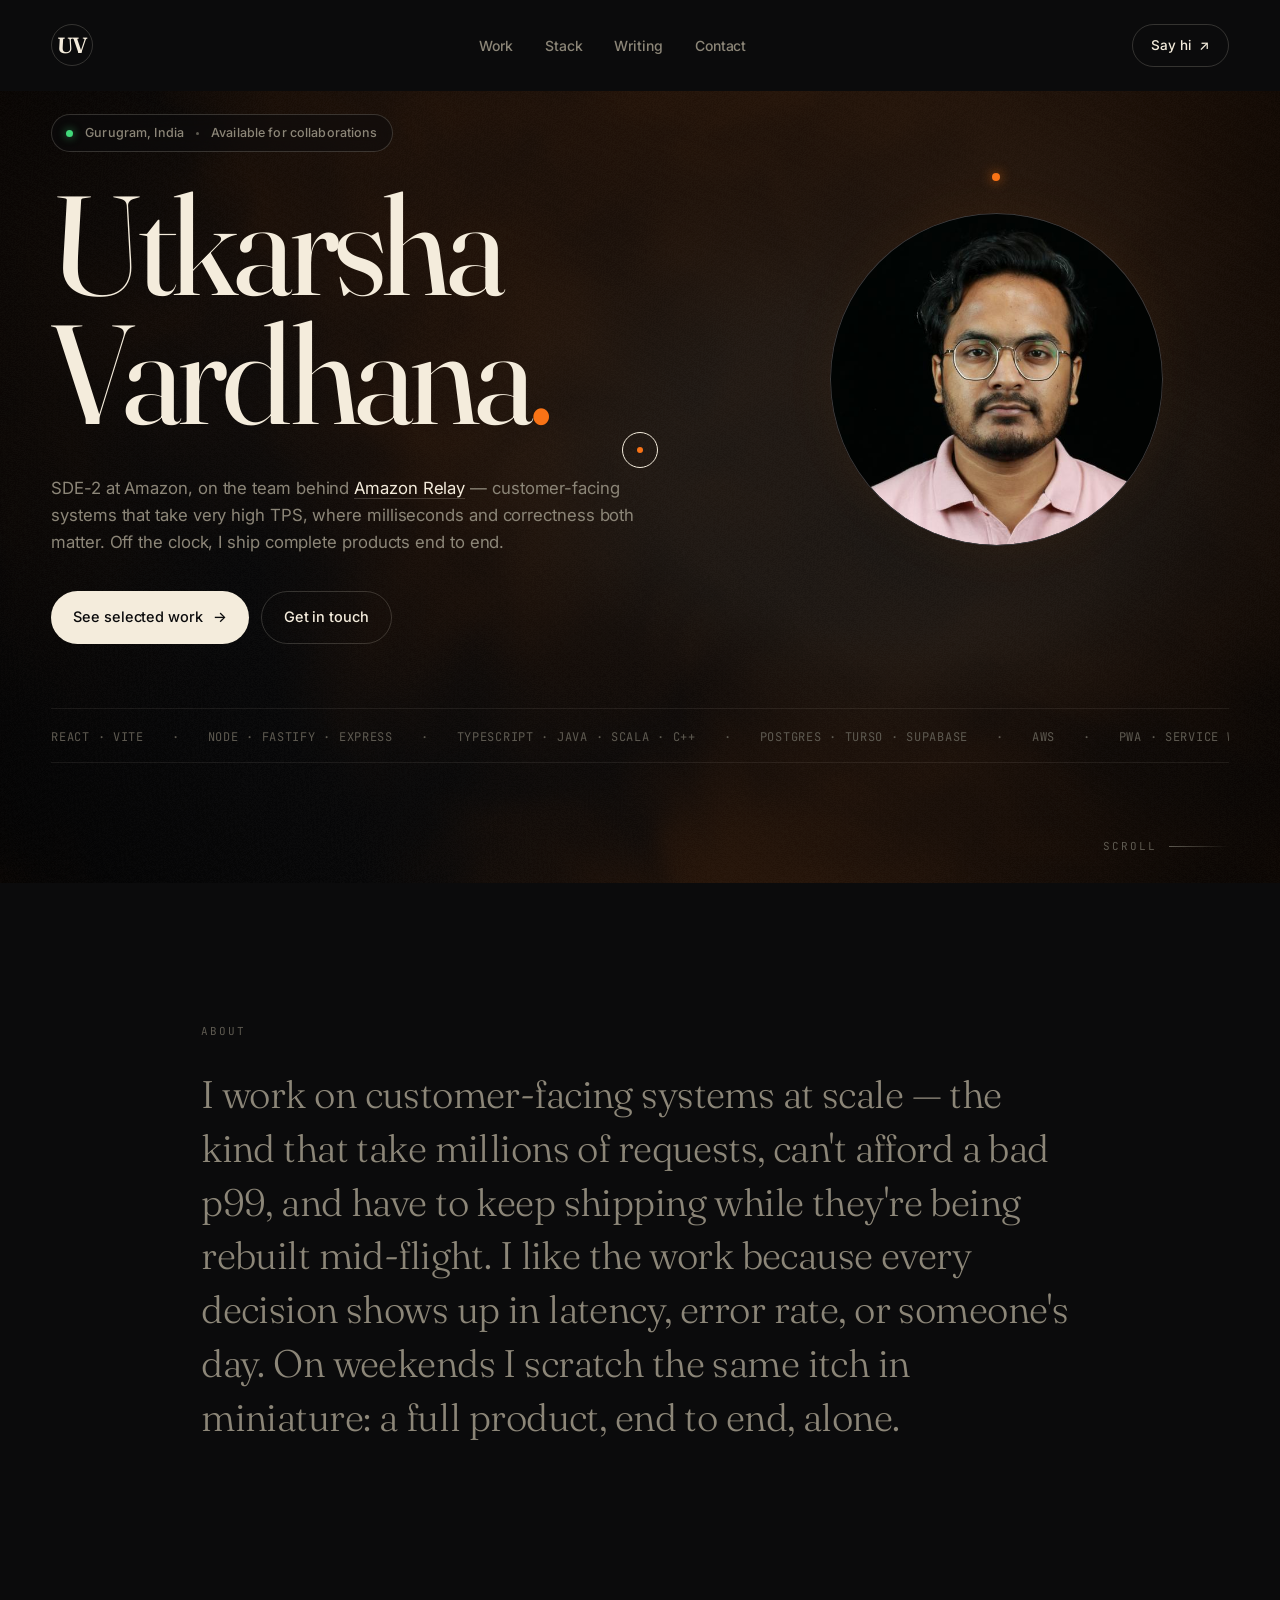
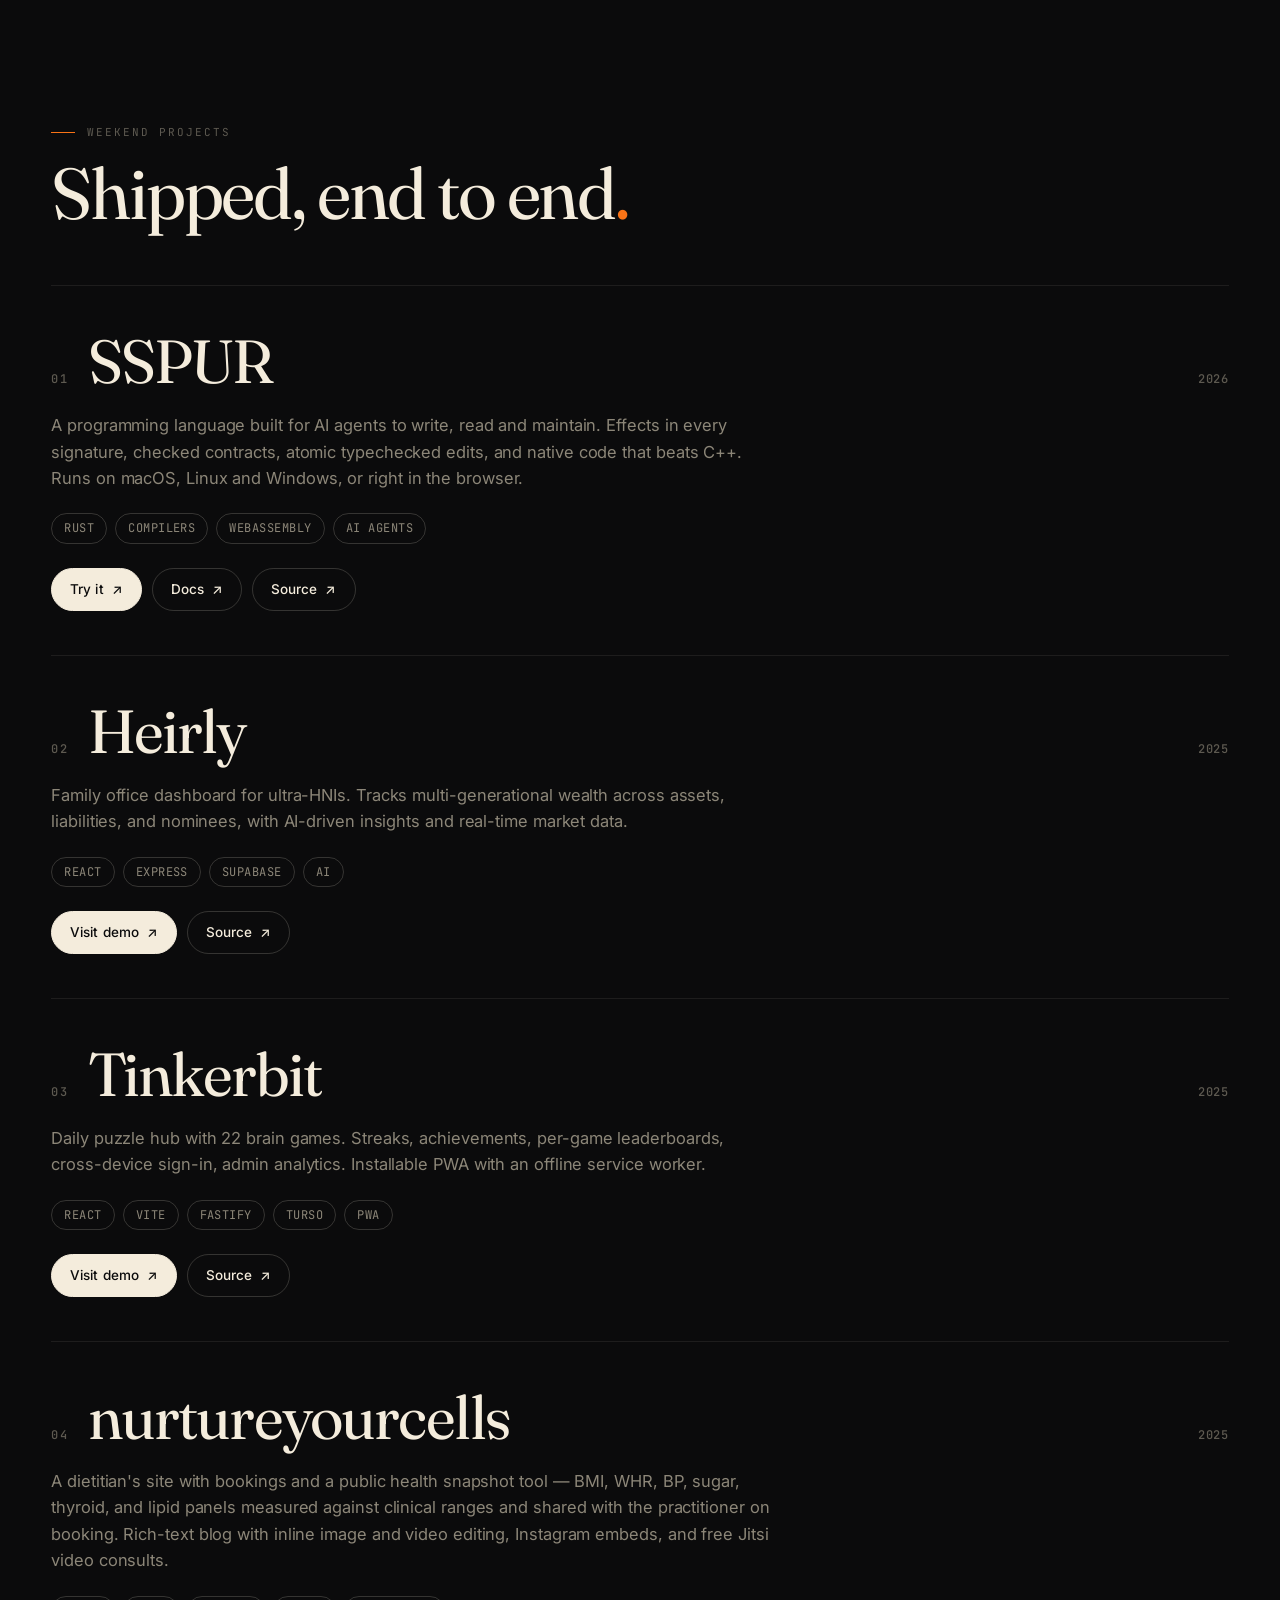
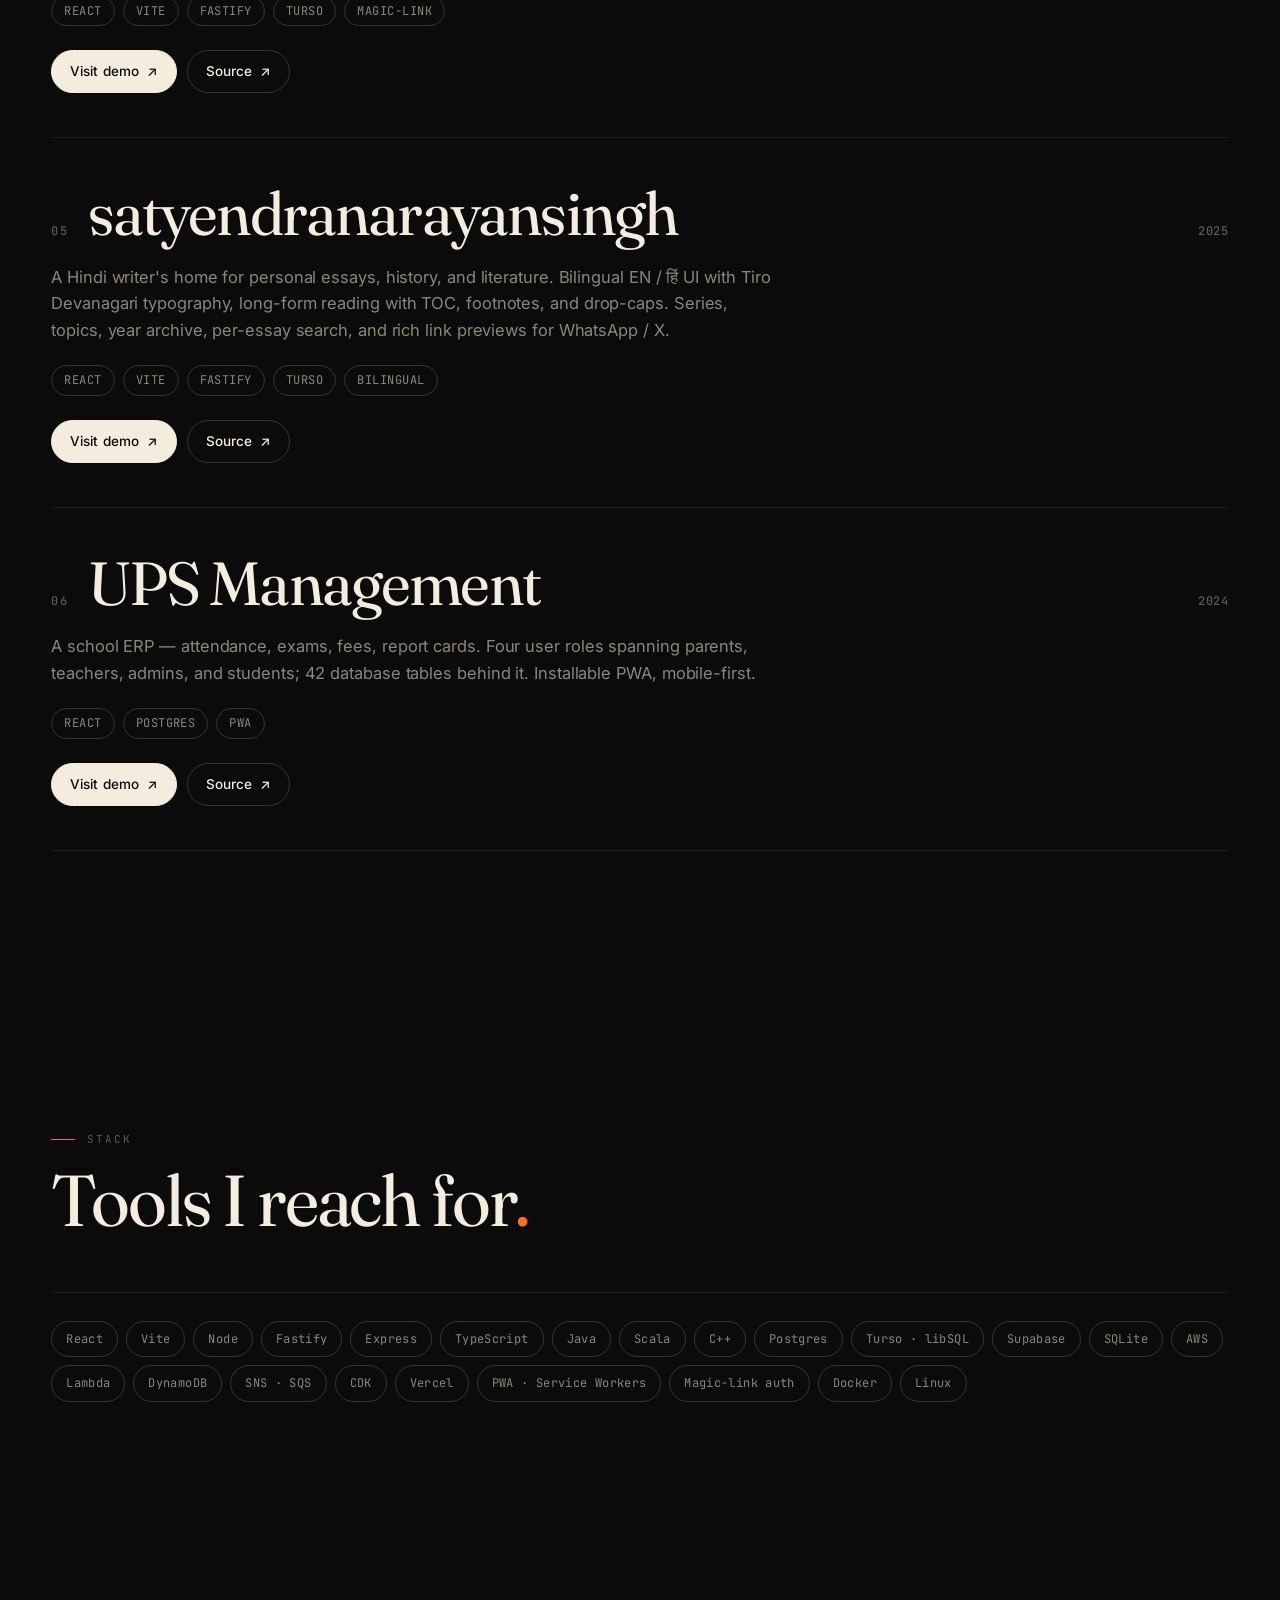
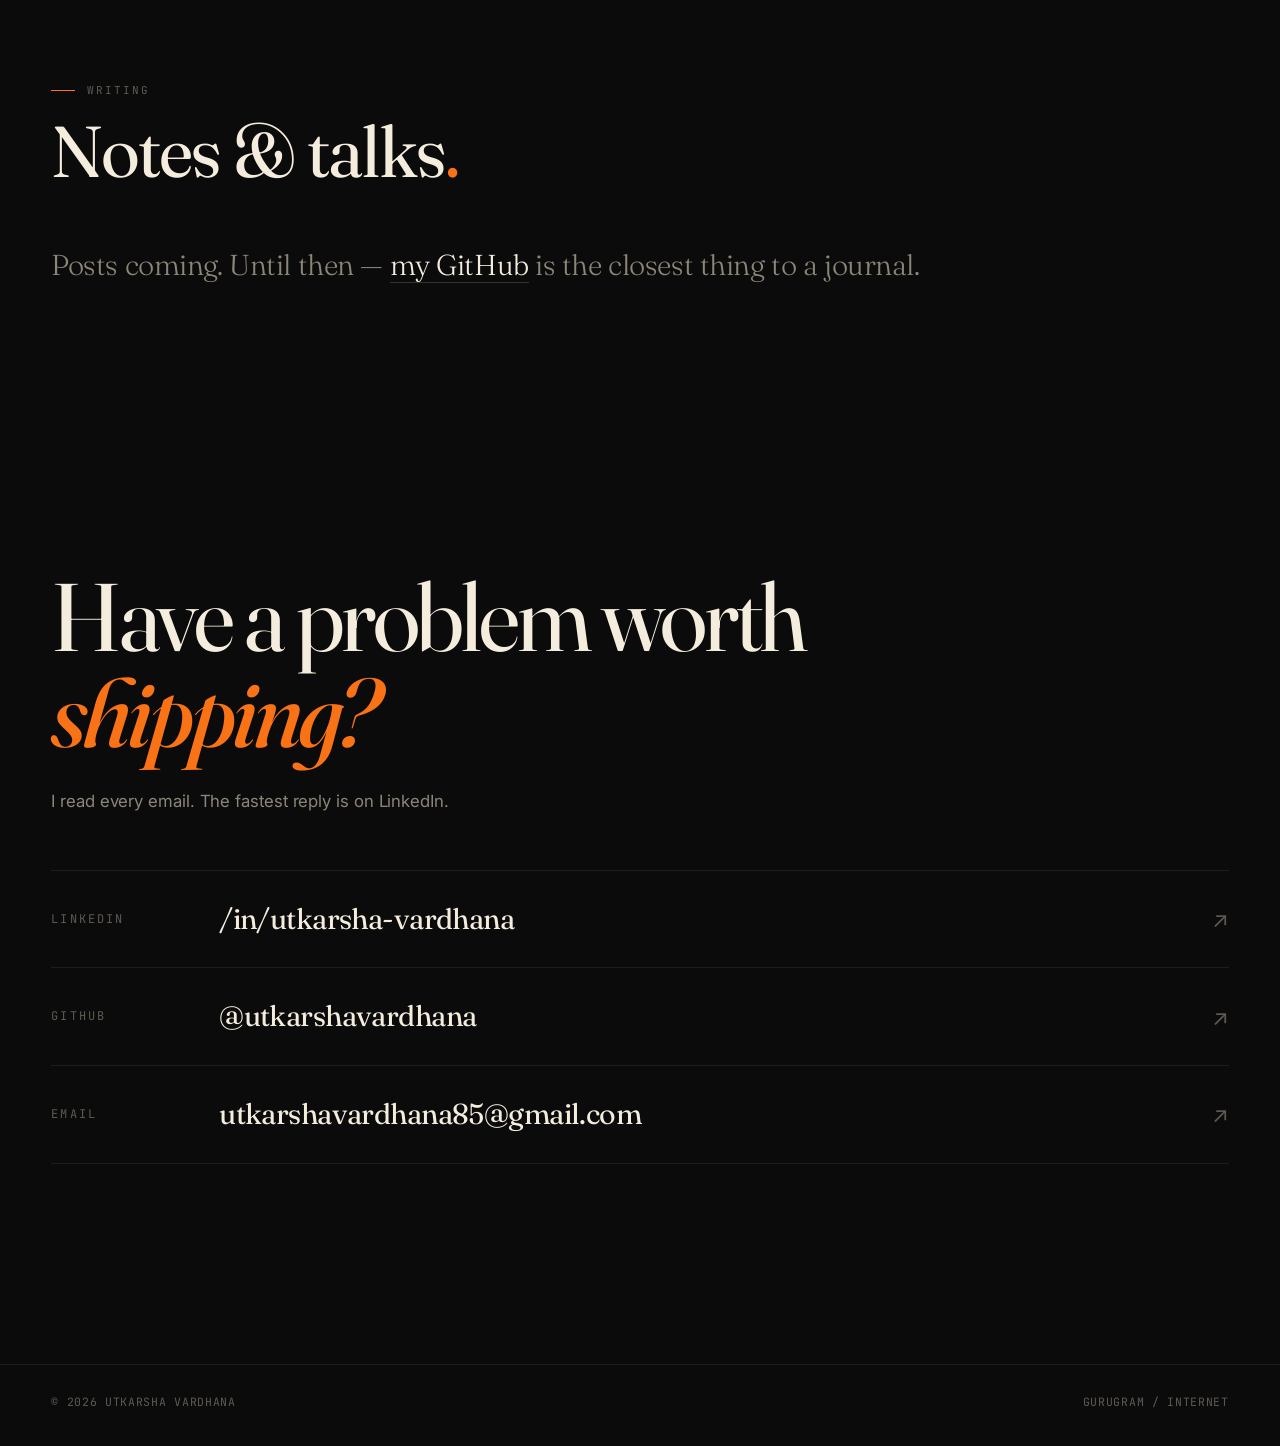
==== commit 87b85aa0: "feat: add SSPUR as the first project" ====
--- a/index.html
+++ b/index.html
@@ -188,6 +188,39 @@
         <header class="project-header">
           <span class="project-num">01</span>
           <h3 class="project-title">
+            <span data-warp>SSPUR</span>
+          </h3>
+          <span class="project-year">2026</span>
+        </header>
+        <p class="project-desc">
+          A programming language built for AI agents to write, read and
+          maintain. Effects in every signature, checked contracts, atomic
+          typechecked edits, and native code that beats C++. Runs on macOS,
+          Linux and Windows, or right in the browser.
+        </p>
+        <div class="project-tags">
+          <span>Rust</span>
+          <span>Compilers</span>
+          <span>WebAssembly</span>
+          <span>AI agents</span>
+        </div>
+        <div class="project-actions">
+          <a class="project-action project-action-primary" href="https://utkarshavardhana.github.io/sspur/play/" target="_blank" rel="noopener noreferrer" data-magnetic>
+            Try it <span aria-hidden="true">↗</span>
+          </a>
+          <a class="project-action" href="https://utkarshavardhana.github.io/sspur/" target="_blank" rel="noopener noreferrer" data-magnetic>
+            Docs <span aria-hidden="true">↗</span>
+          </a>
+          <a class="project-action" href="https://github.com/utkarshavardhana/sspur" target="_blank" rel="noopener noreferrer" data-magnetic>
+            Source <span aria-hidden="true">↗</span>
+          </a>
+        </div>
+      </article>
+
+      <article class="project" data-magnetic data-magnet-snap>
+        <header class="project-header">
+          <span class="project-num">02</span>
+          <h3 class="project-title">
             <span data-warp>Heirly</span>
           </h3>
           <span class="project-year">2025</span>
@@ -215,7 +248,7 @@
 
       <article class="project" data-magnetic data-magnet-snap>
         <header class="project-header">
-          <span class="project-num">02</span>
+          <span class="project-num">03</span>
           <h3 class="project-title">
             <span data-warp>Tinkerbit</span>
           </h3>
@@ -245,7 +278,7 @@
 
       <article class="project" data-magnetic data-magnet-snap>
         <header class="project-header">
-          <span class="project-num">03</span>
+          <span class="project-num">04</span>
           <h3 class="project-title">
             <span data-warp>nurtureyourcells</span>
           </h3>
@@ -277,7 +310,7 @@
 
       <article class="project" data-magnetic data-magnet-snap>
         <header class="project-header">
-          <span class="project-num">04</span>
+          <span class="project-num">05</span>
           <h3 class="project-title">
             <span data-warp>satyendranarayansingh</span>
           </h3>
@@ -309,7 +342,7 @@
 
       <article class="project" data-magnetic data-magnet-snap>
         <header class="project-header">
-          <span class="project-num">05</span>
+          <span class="project-num">06</span>
           <h3 class="project-title">
             <span data-warp>UPS Management</span>
           </h3>
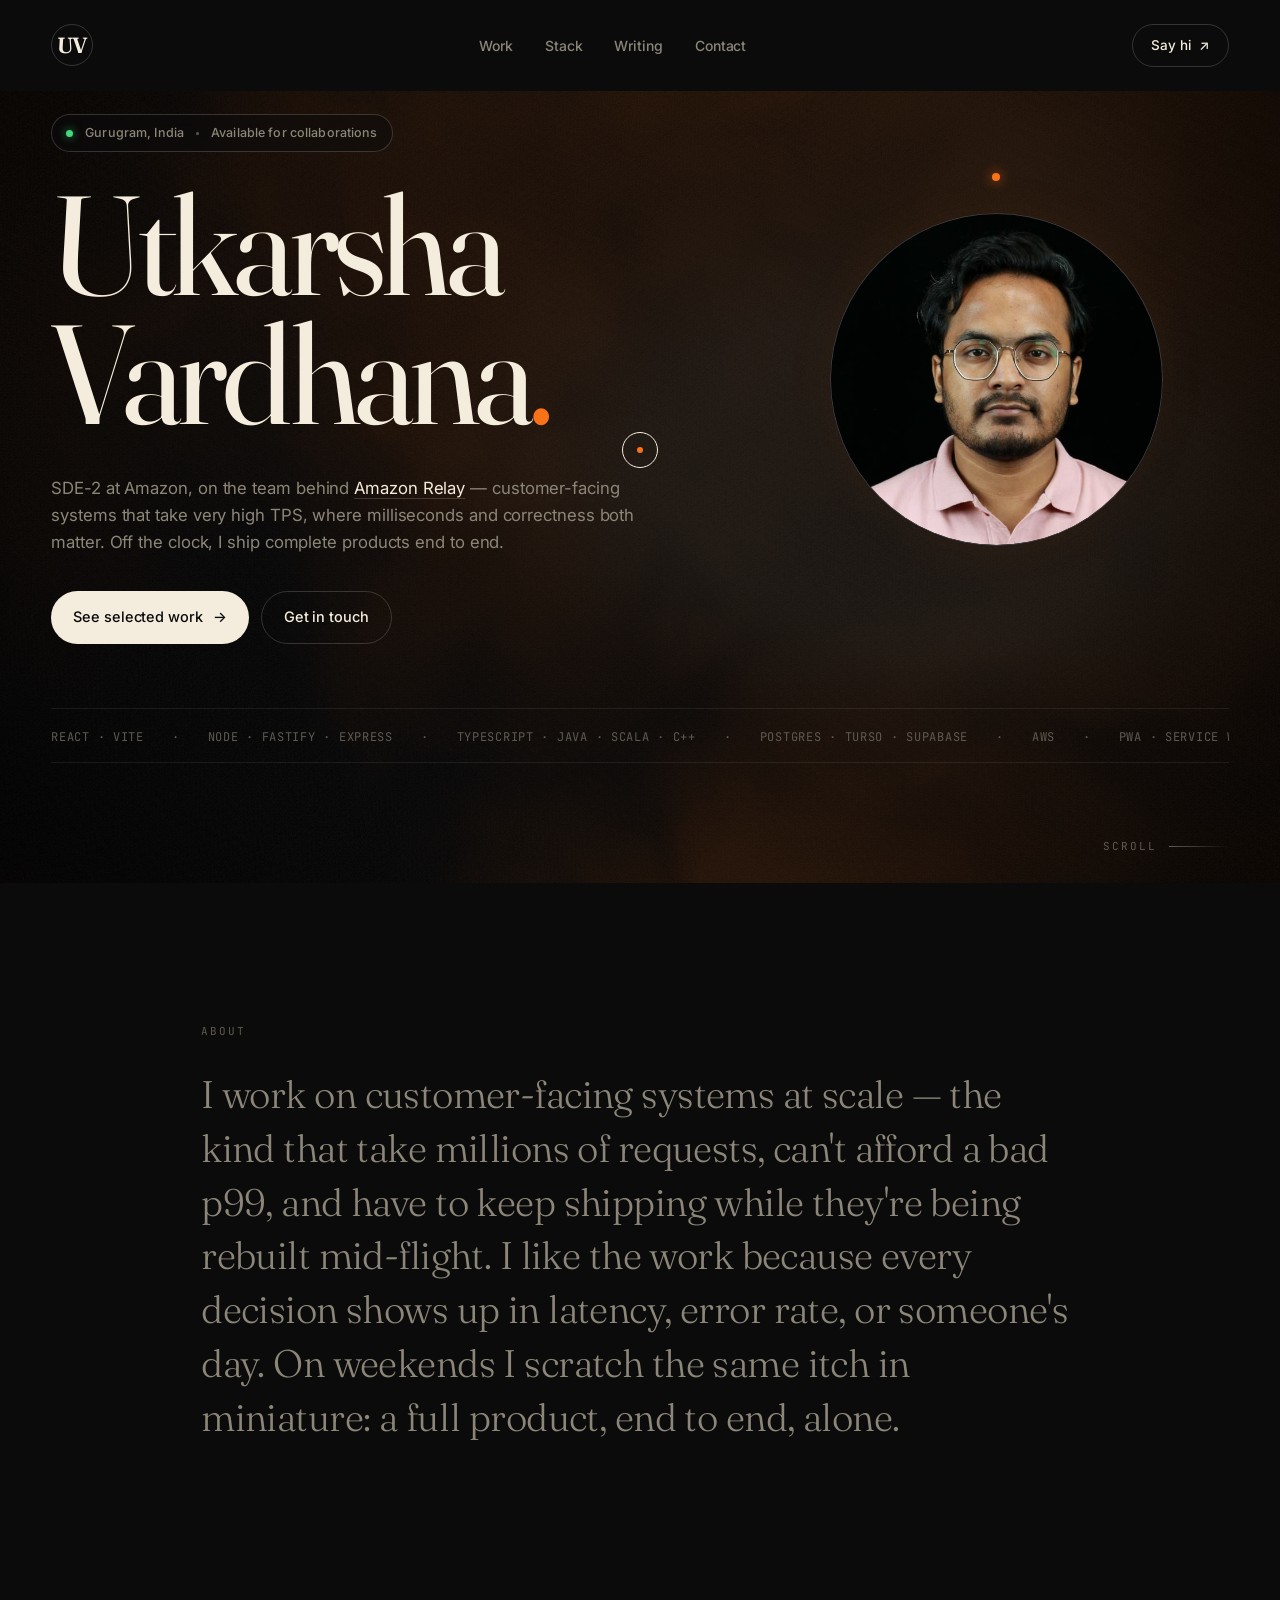
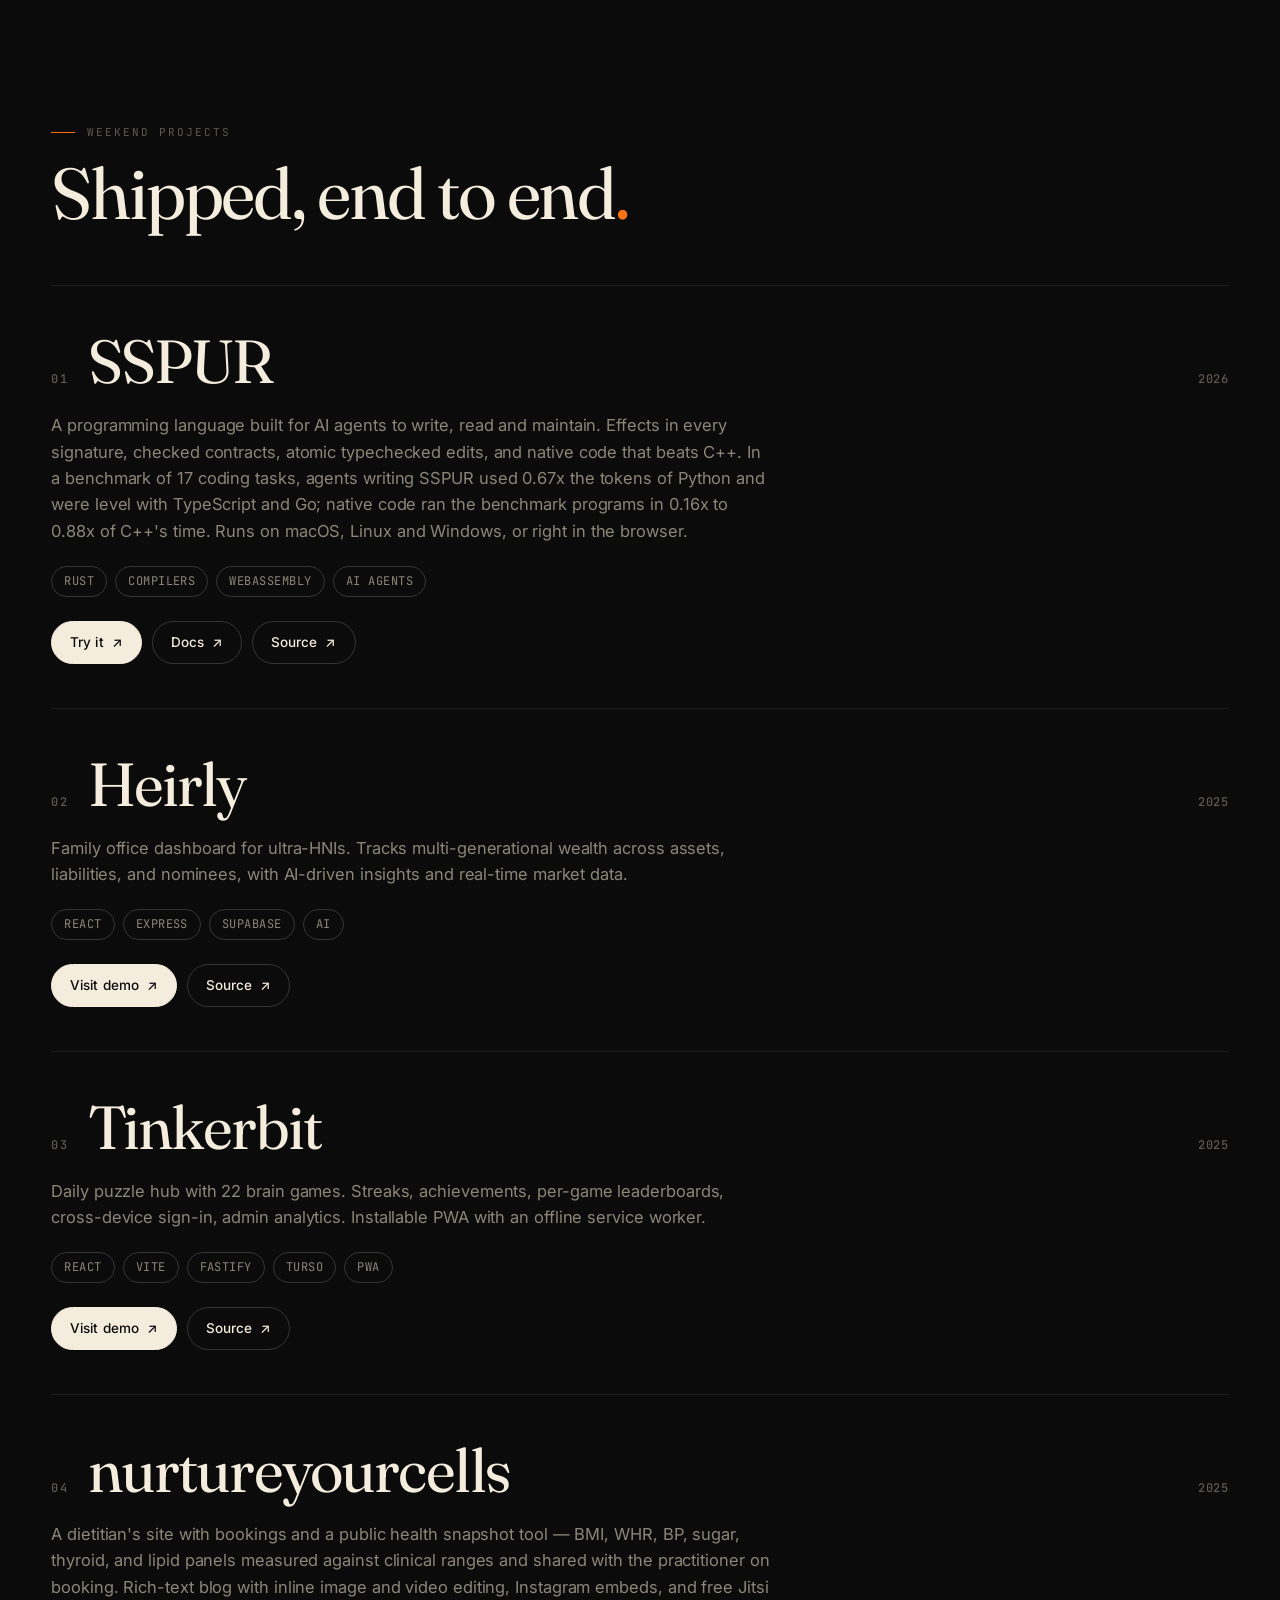
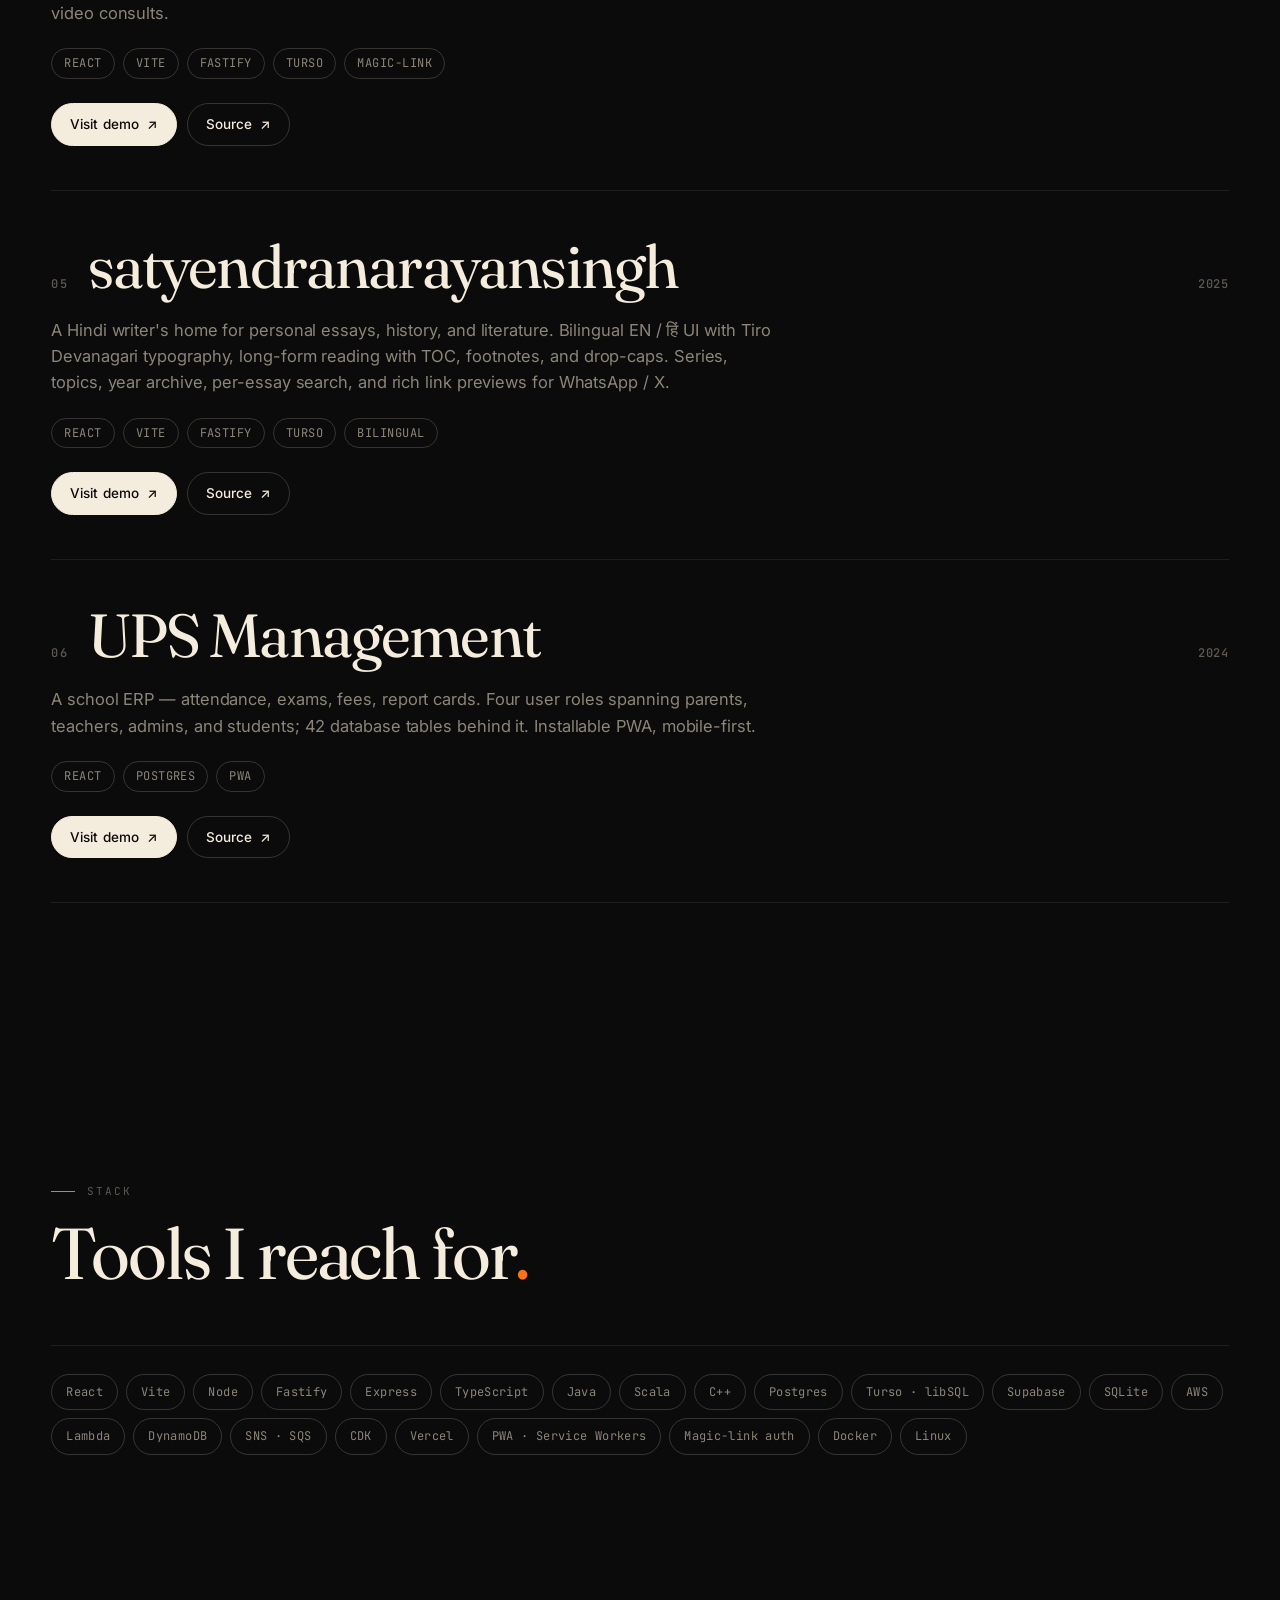
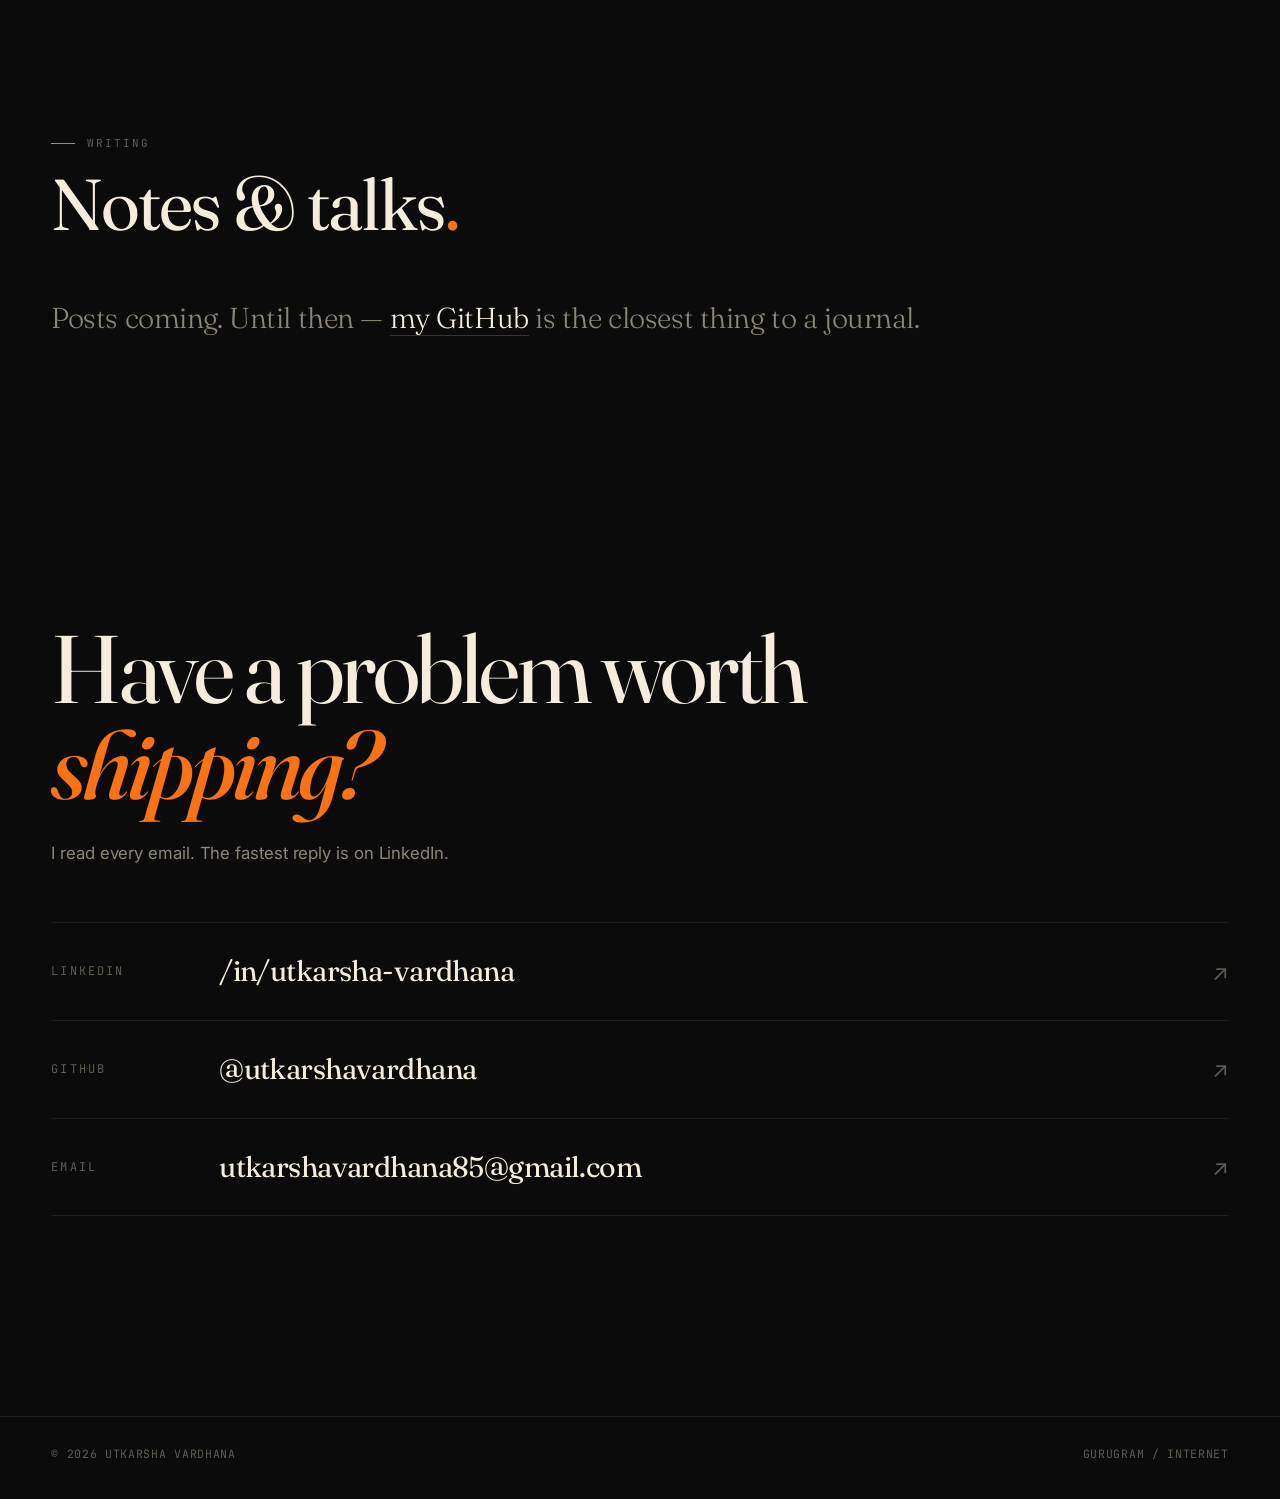
==== commit e2d32507: "SSPUR card: benchmark numbers" ====
--- a/index.html
+++ b/index.html
@@ -195,7 +195,10 @@
         <p class="project-desc">
           A programming language built for AI agents to write, read and
           maintain. Effects in every signature, checked contracts, atomic
-          typechecked edits, and native code that beats C++. Runs on macOS,
+          typechecked edits, and native code that beats C++. In a benchmark
+          of 17 coding tasks, agents writing SSPUR used 0.67x the tokens of
+          Python and were level with TypeScript and Go; native code ran the
+          benchmark programs in 0.16x to 0.88x of C++'s time. Runs on macOS,
           Linux and Windows, or right in the browser.
         </p>
         <div class="project-tags">
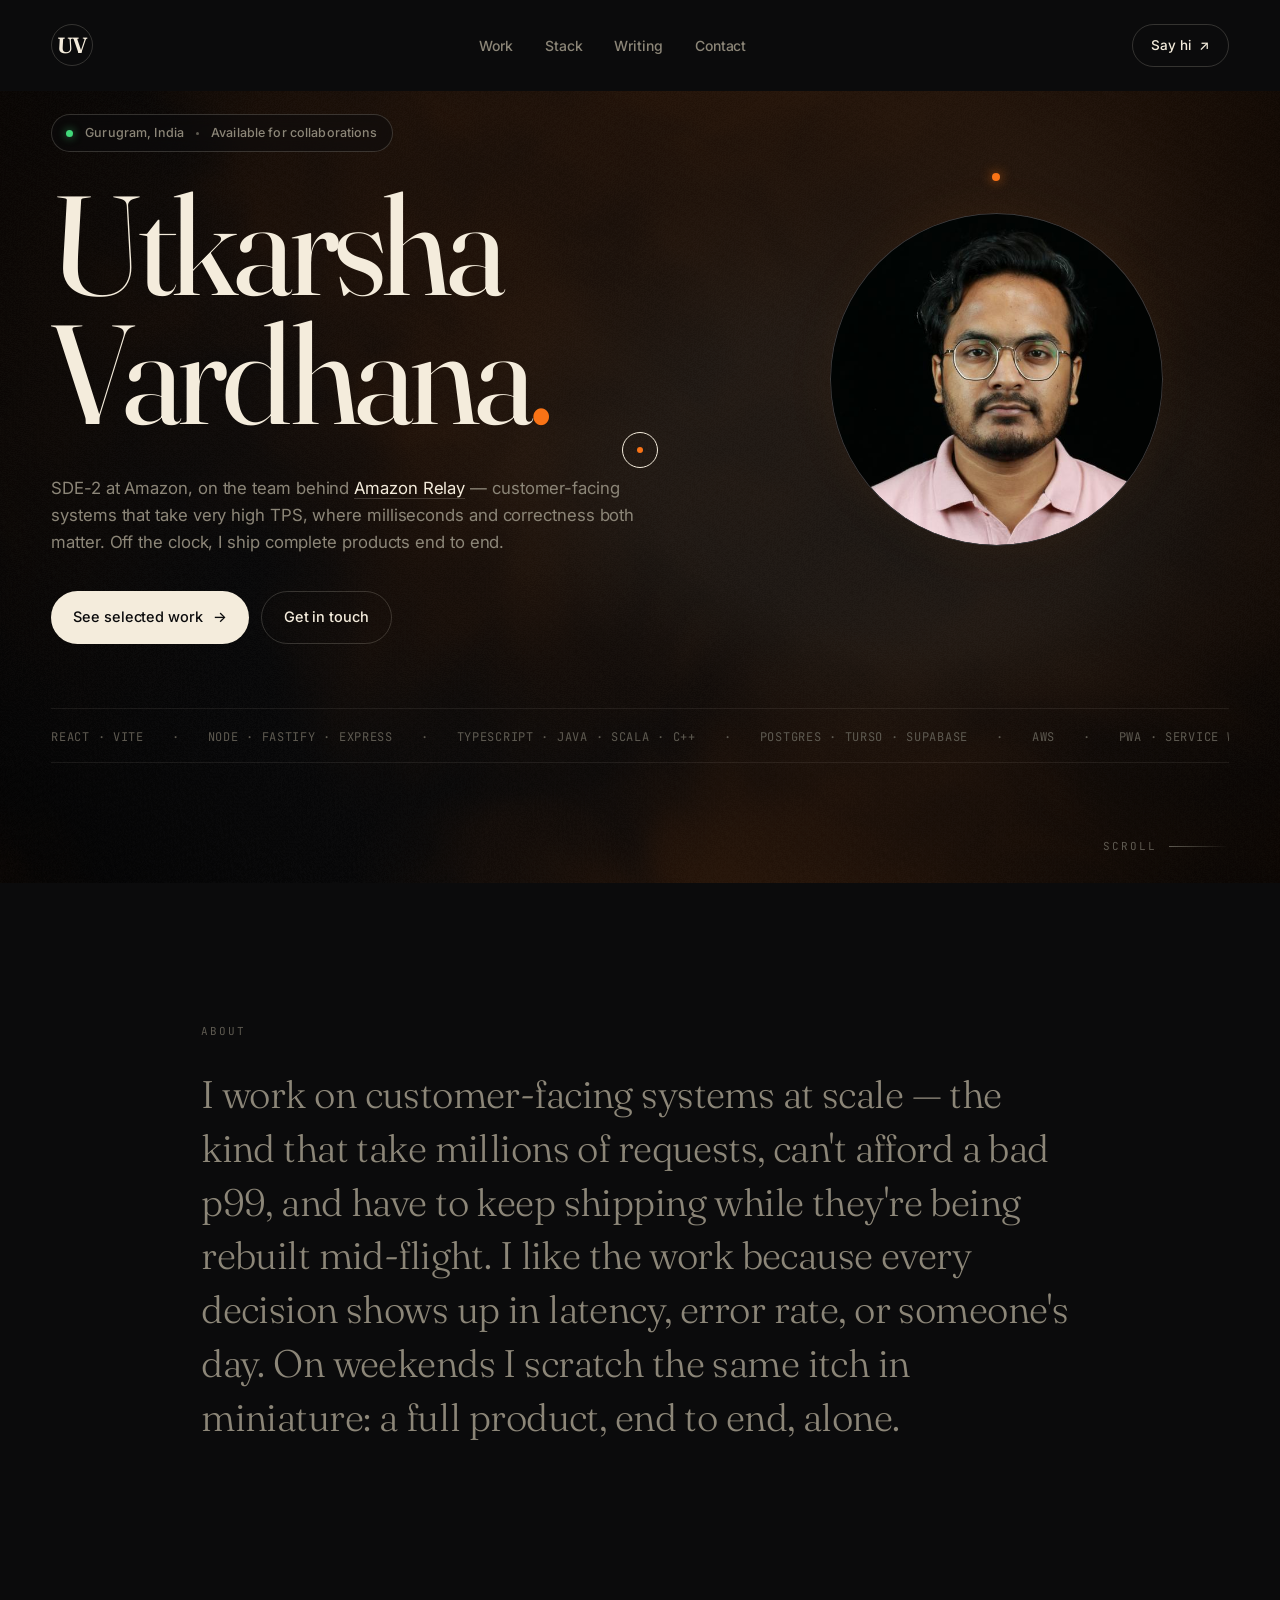
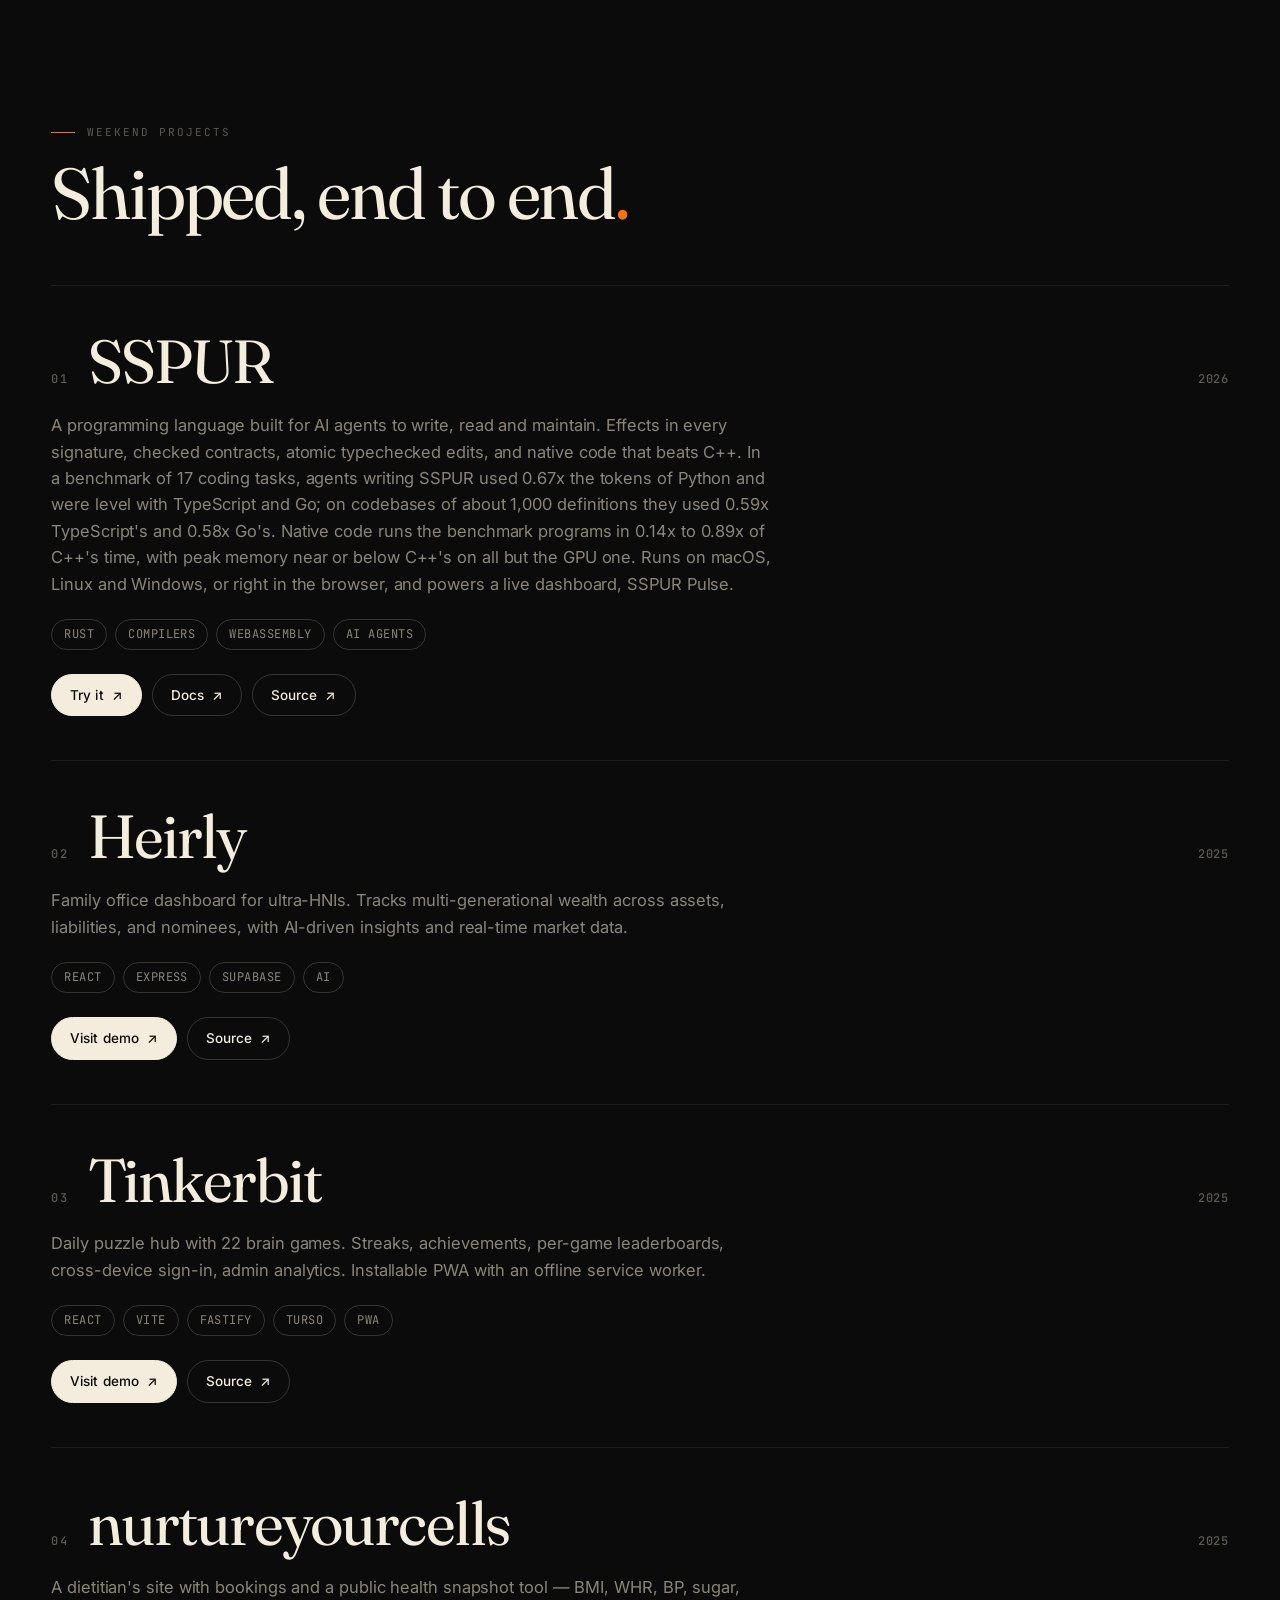
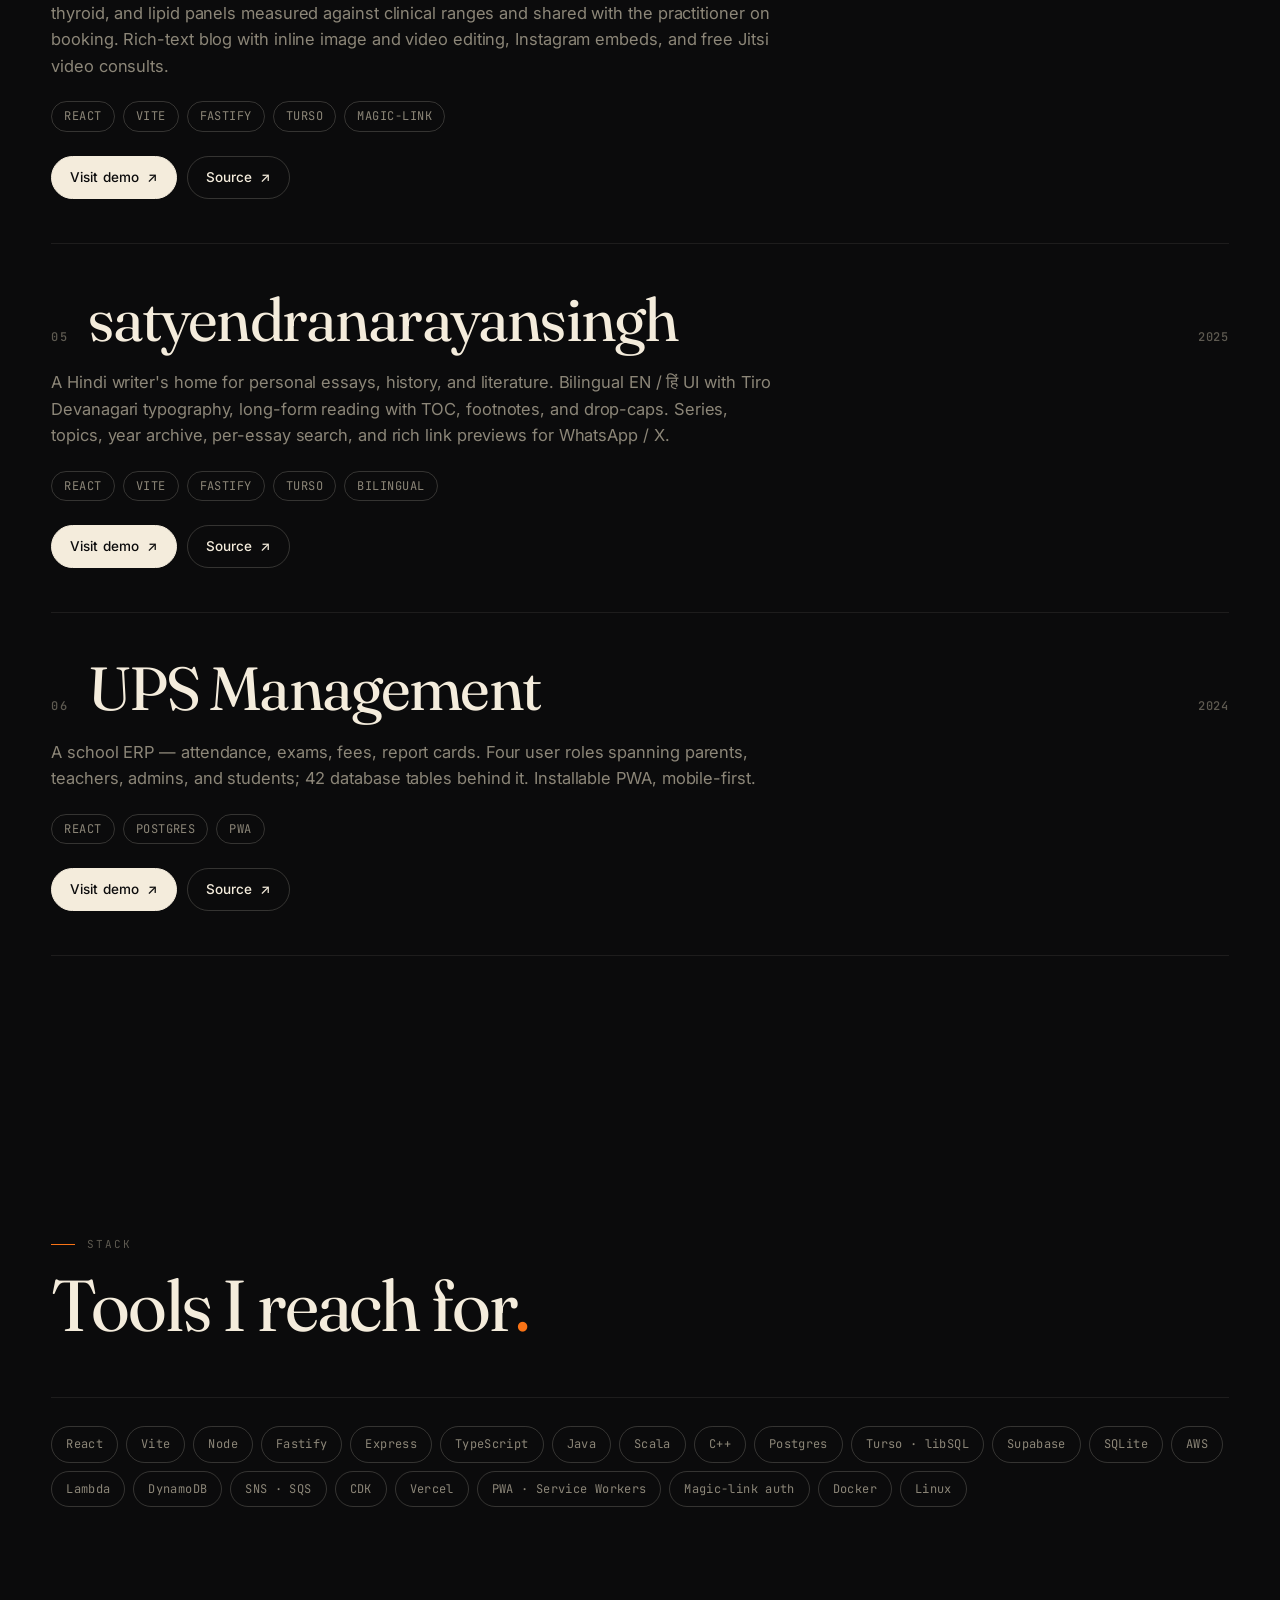
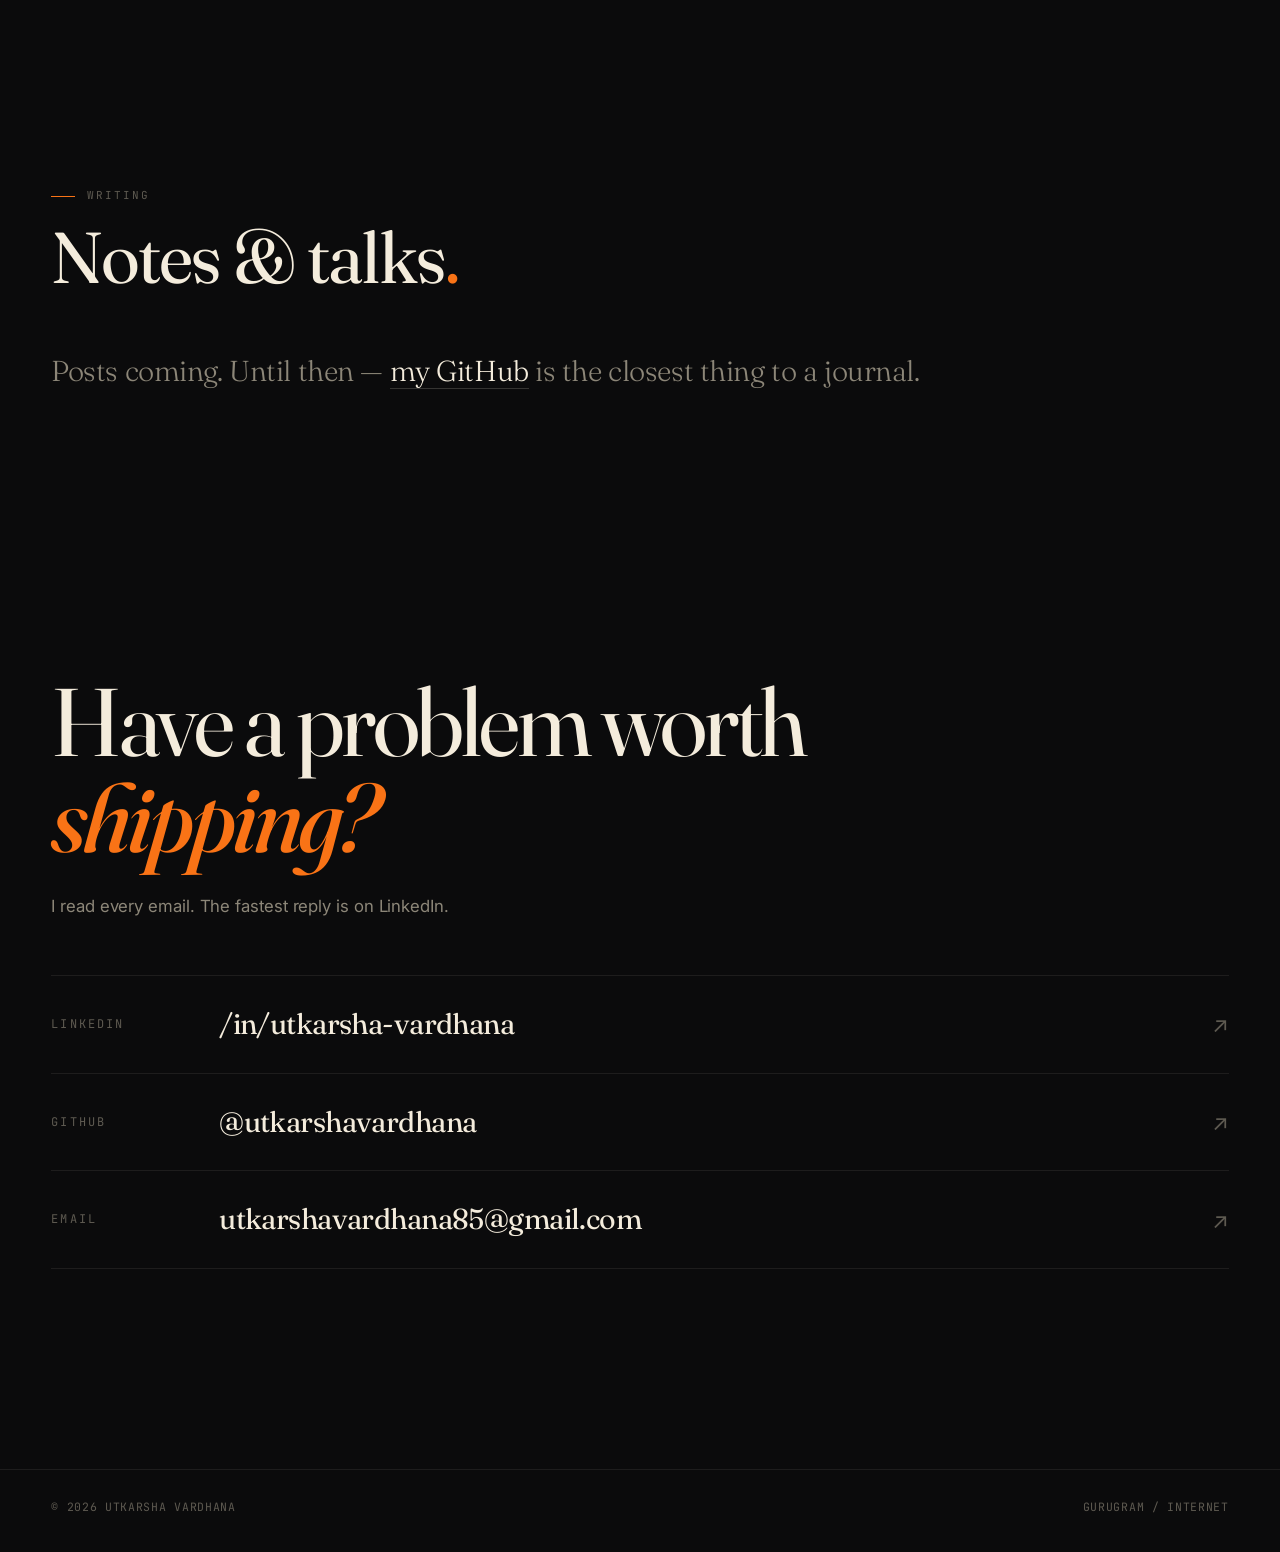
==== commit 71303647: "SSPUR card: large-codebase results, current speed and memory, Pulse" ====
--- a/index.html
+++ b/index.html
@@ -197,9 +197,12 @@
           maintain. Effects in every signature, checked contracts, atomic
           typechecked edits, and native code that beats C++. In a benchmark
           of 17 coding tasks, agents writing SSPUR used 0.67x the tokens of
-          Python and were level with TypeScript and Go; native code ran the
-          benchmark programs in 0.16x to 0.88x of C++'s time. Runs on macOS,
-          Linux and Windows, or right in the browser.
+          Python and were level with TypeScript and Go; on codebases of about
+          1,000 definitions they used 0.59x TypeScript's and 0.58x Go's.
+          Native code runs the benchmark programs in 0.14x to 0.89x of C++'s
+          time, with peak memory near or below C++'s on all but the GPU
+          one. Runs on macOS, Linux and Windows, or right in the browser,
+          and powers a live dashboard, SSPUR Pulse.
         </p>
         <div class="project-tags">
           <span>Rust</span>
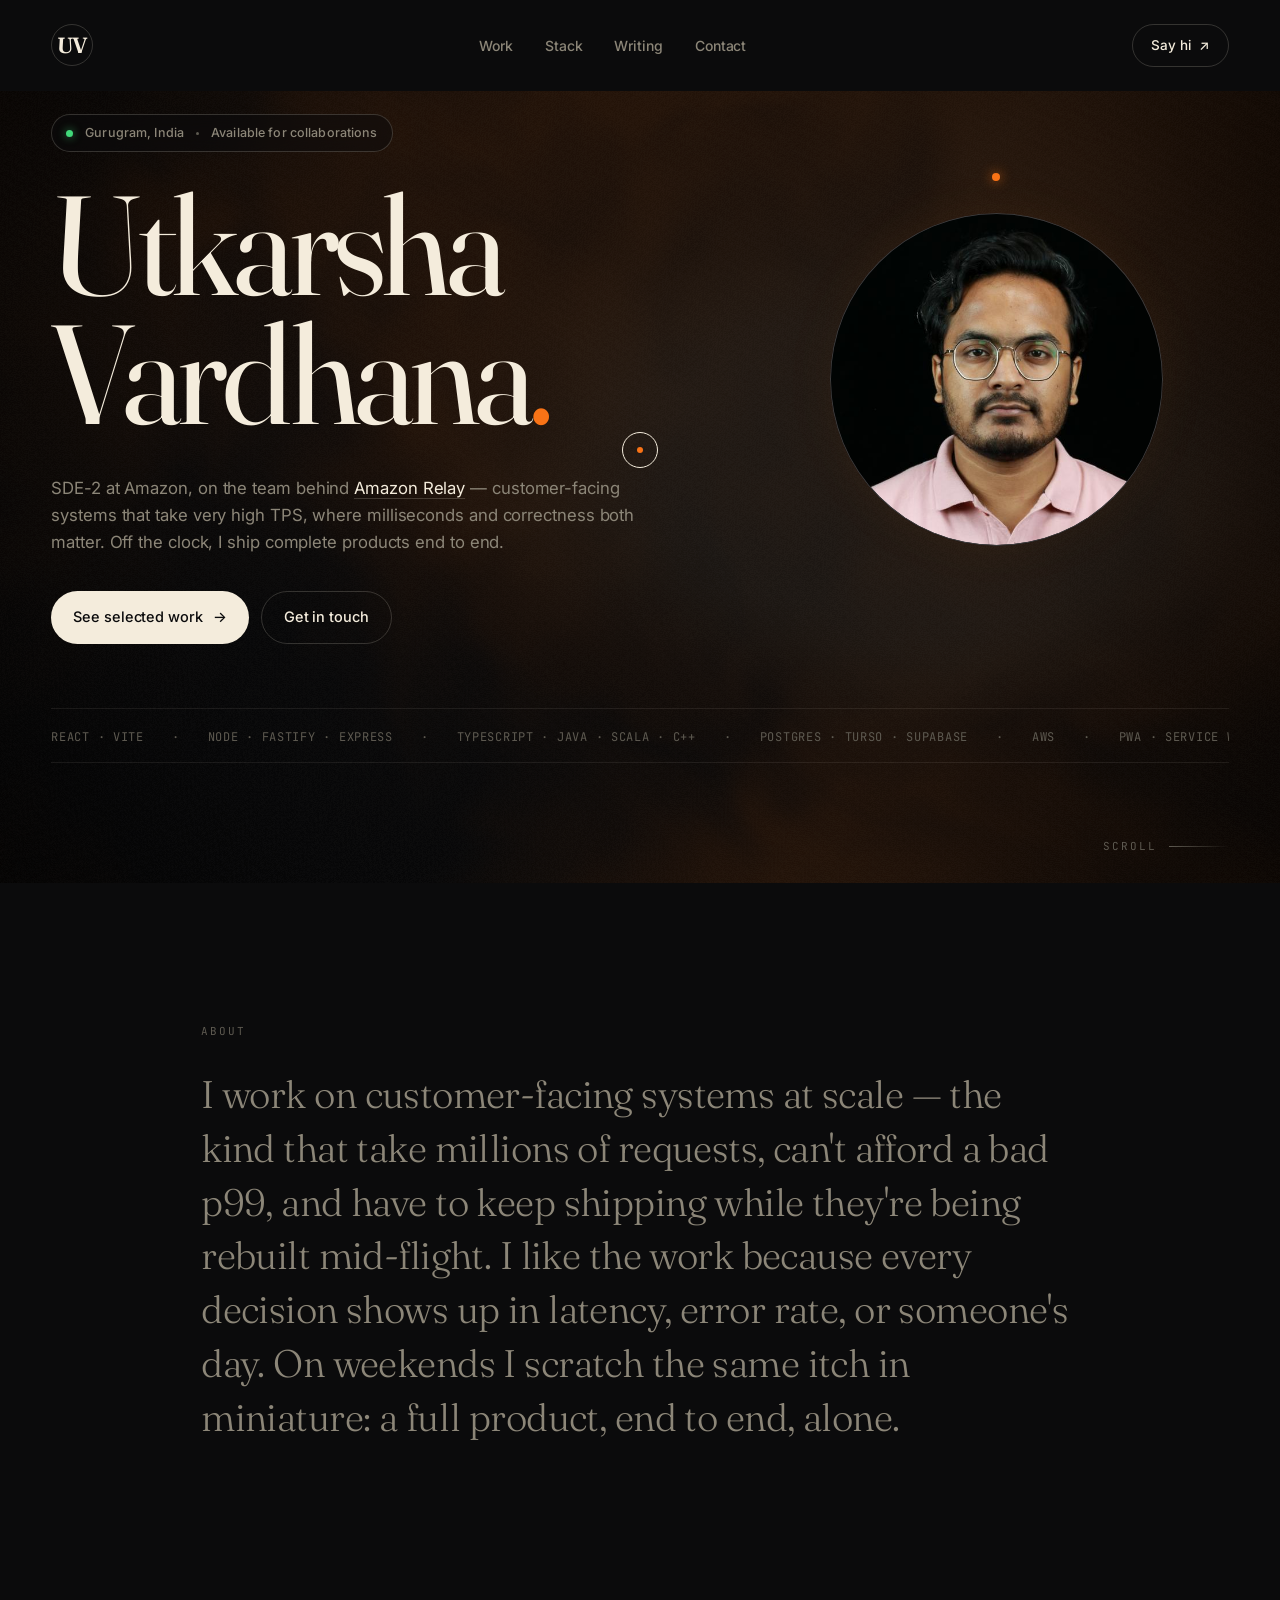
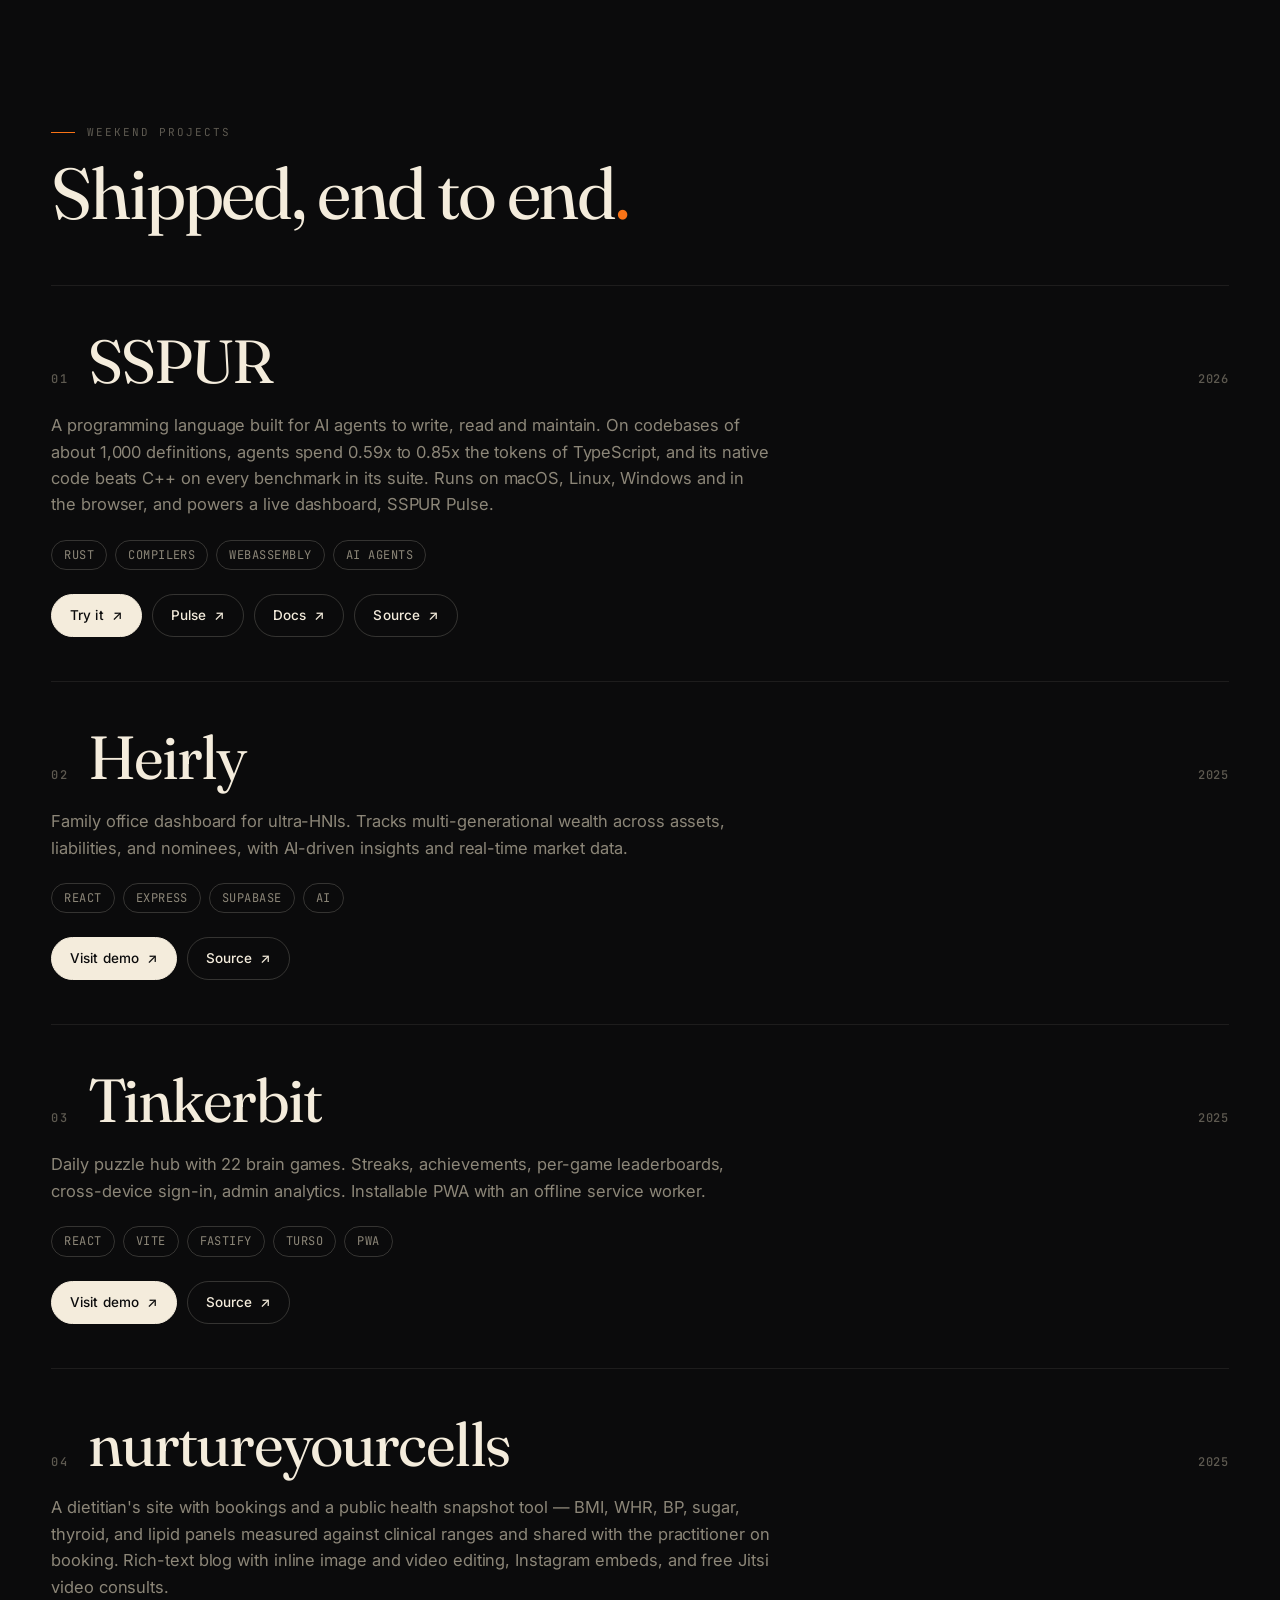
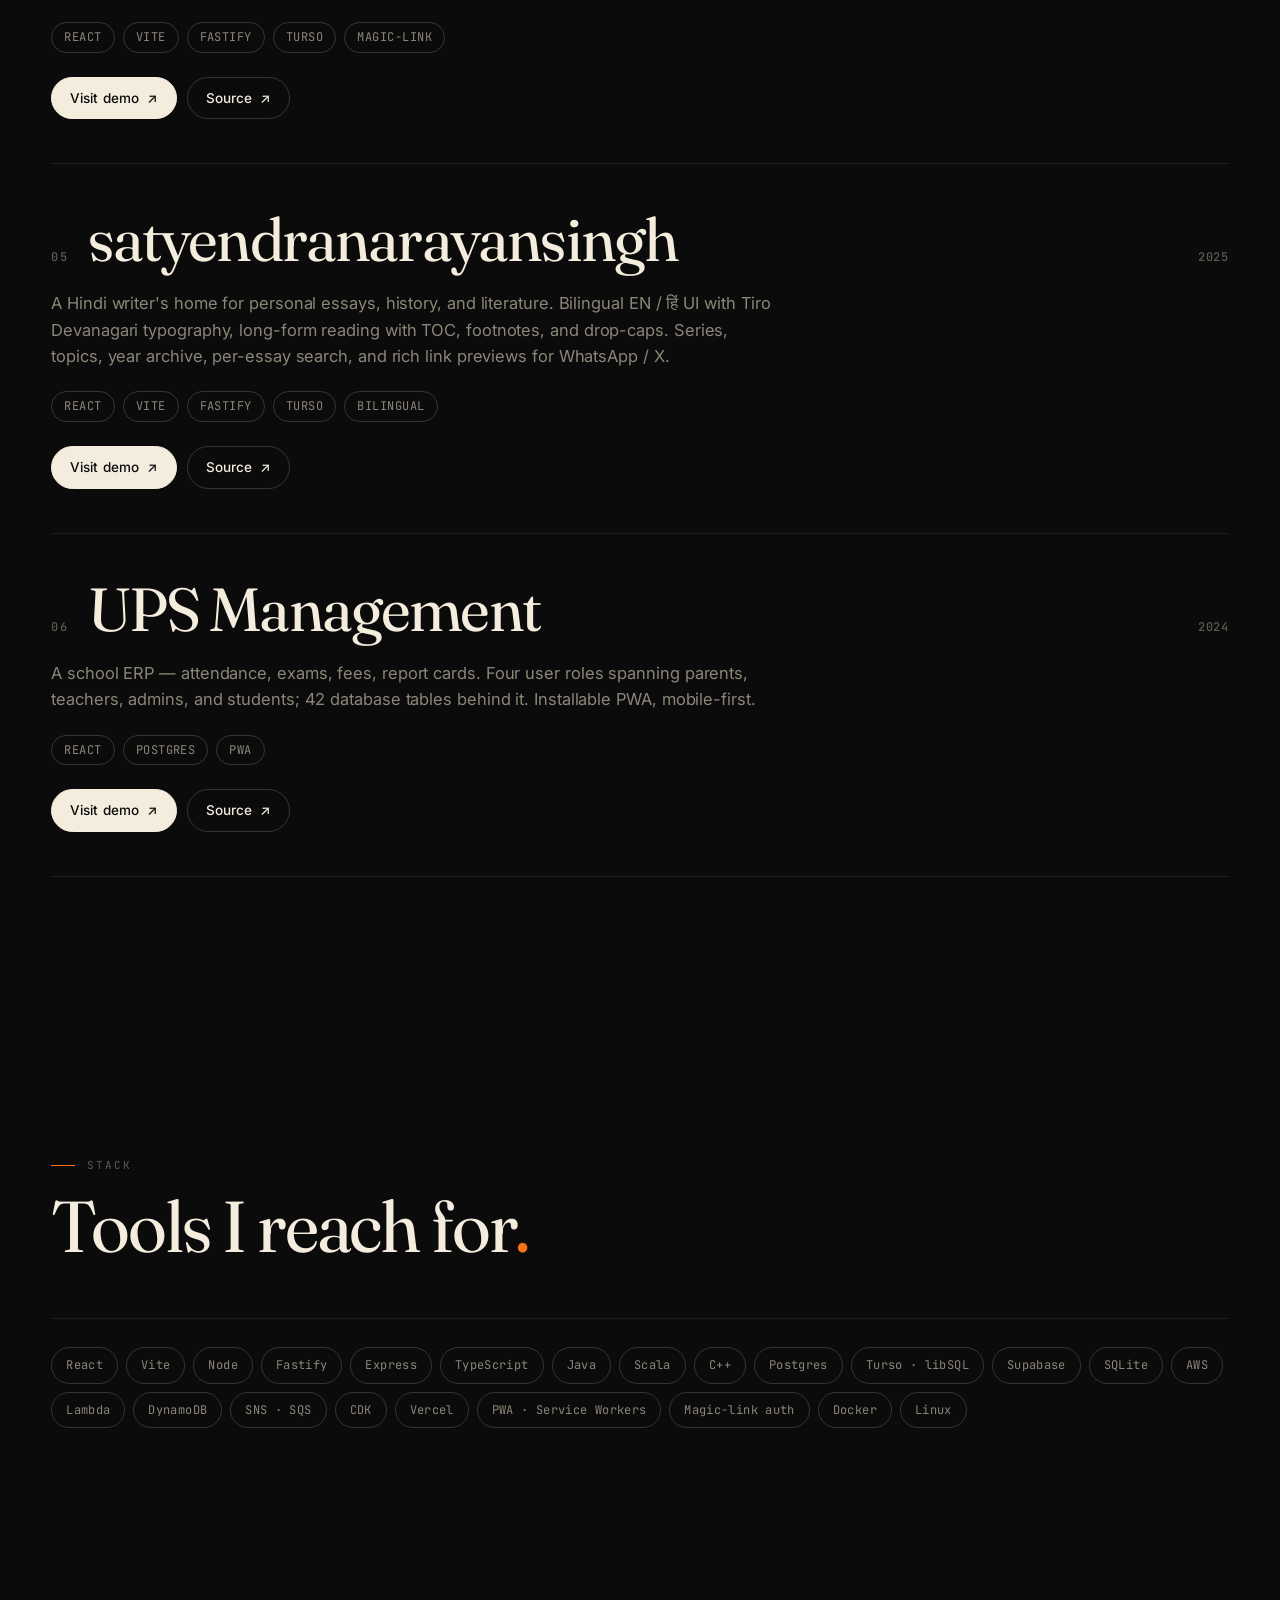
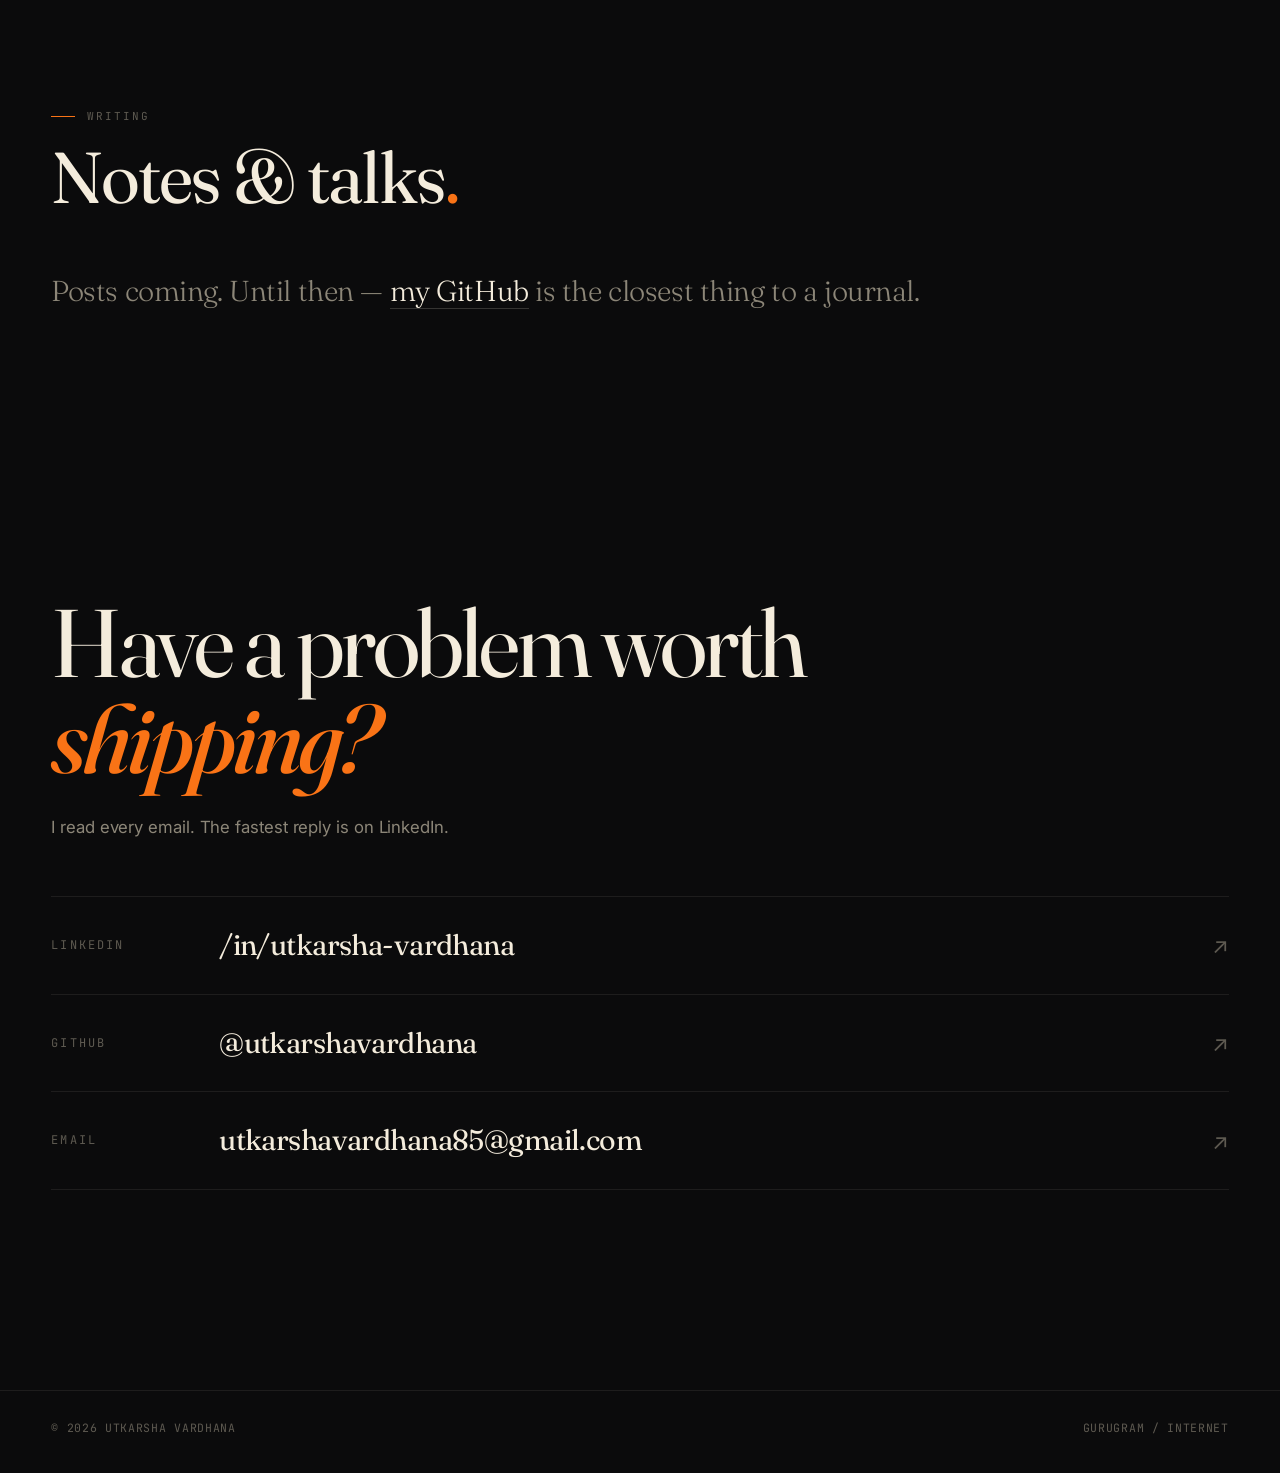
==== commit 9546557b: "SSPUR card: shorter copy and a Pulse link" ====
--- a/index.html
+++ b/index.html
@@ -194,15 +194,10 @@
         </header>
         <p class="project-desc">
           A programming language built for AI agents to write, read and
-          maintain. Effects in every signature, checked contracts, atomic
-          typechecked edits, and native code that beats C++. In a benchmark
-          of 17 coding tasks, agents writing SSPUR used 0.67x the tokens of
-          Python and were level with TypeScript and Go; on codebases of about
-          1,000 definitions they used 0.59x TypeScript's and 0.58x Go's.
-          Native code runs the benchmark programs in 0.14x to 0.89x of C++'s
-          time, with peak memory near or below C++'s on all but the GPU
-          one. Runs on macOS, Linux and Windows, or right in the browser,
-          and powers a live dashboard, SSPUR Pulse.
+          maintain. On codebases of about 1,000 definitions, agents spend
+          0.59x to 0.85x the tokens of TypeScript, and its native code beats
+          C++ on every benchmark in its suite. Runs on macOS, Linux, Windows
+          and in the browser, and powers a live dashboard, SSPUR Pulse.
         </p>
         <div class="project-tags">
           <span>Rust</span>
@@ -213,6 +208,9 @@
         <div class="project-actions">
           <a class="project-action project-action-primary" href="https://utkarshavardhana.github.io/sspur/play/" target="_blank" rel="noopener noreferrer" data-magnetic>
             Try it <span aria-hidden="true">↗</span>
+          </a>
+          <a class="project-action" href="https://utkarshavardhana.github.io/sspur/pulse/" target="_blank" rel="noopener noreferrer" data-magnetic>
+            Pulse <span aria-hidden="true">↗</span>
           </a>
           <a class="project-action" href="https://utkarshavardhana.github.io/sspur/" target="_blank" rel="noopener noreferrer" data-magnetic>
             Docs <span aria-hidden="true">↗</span>
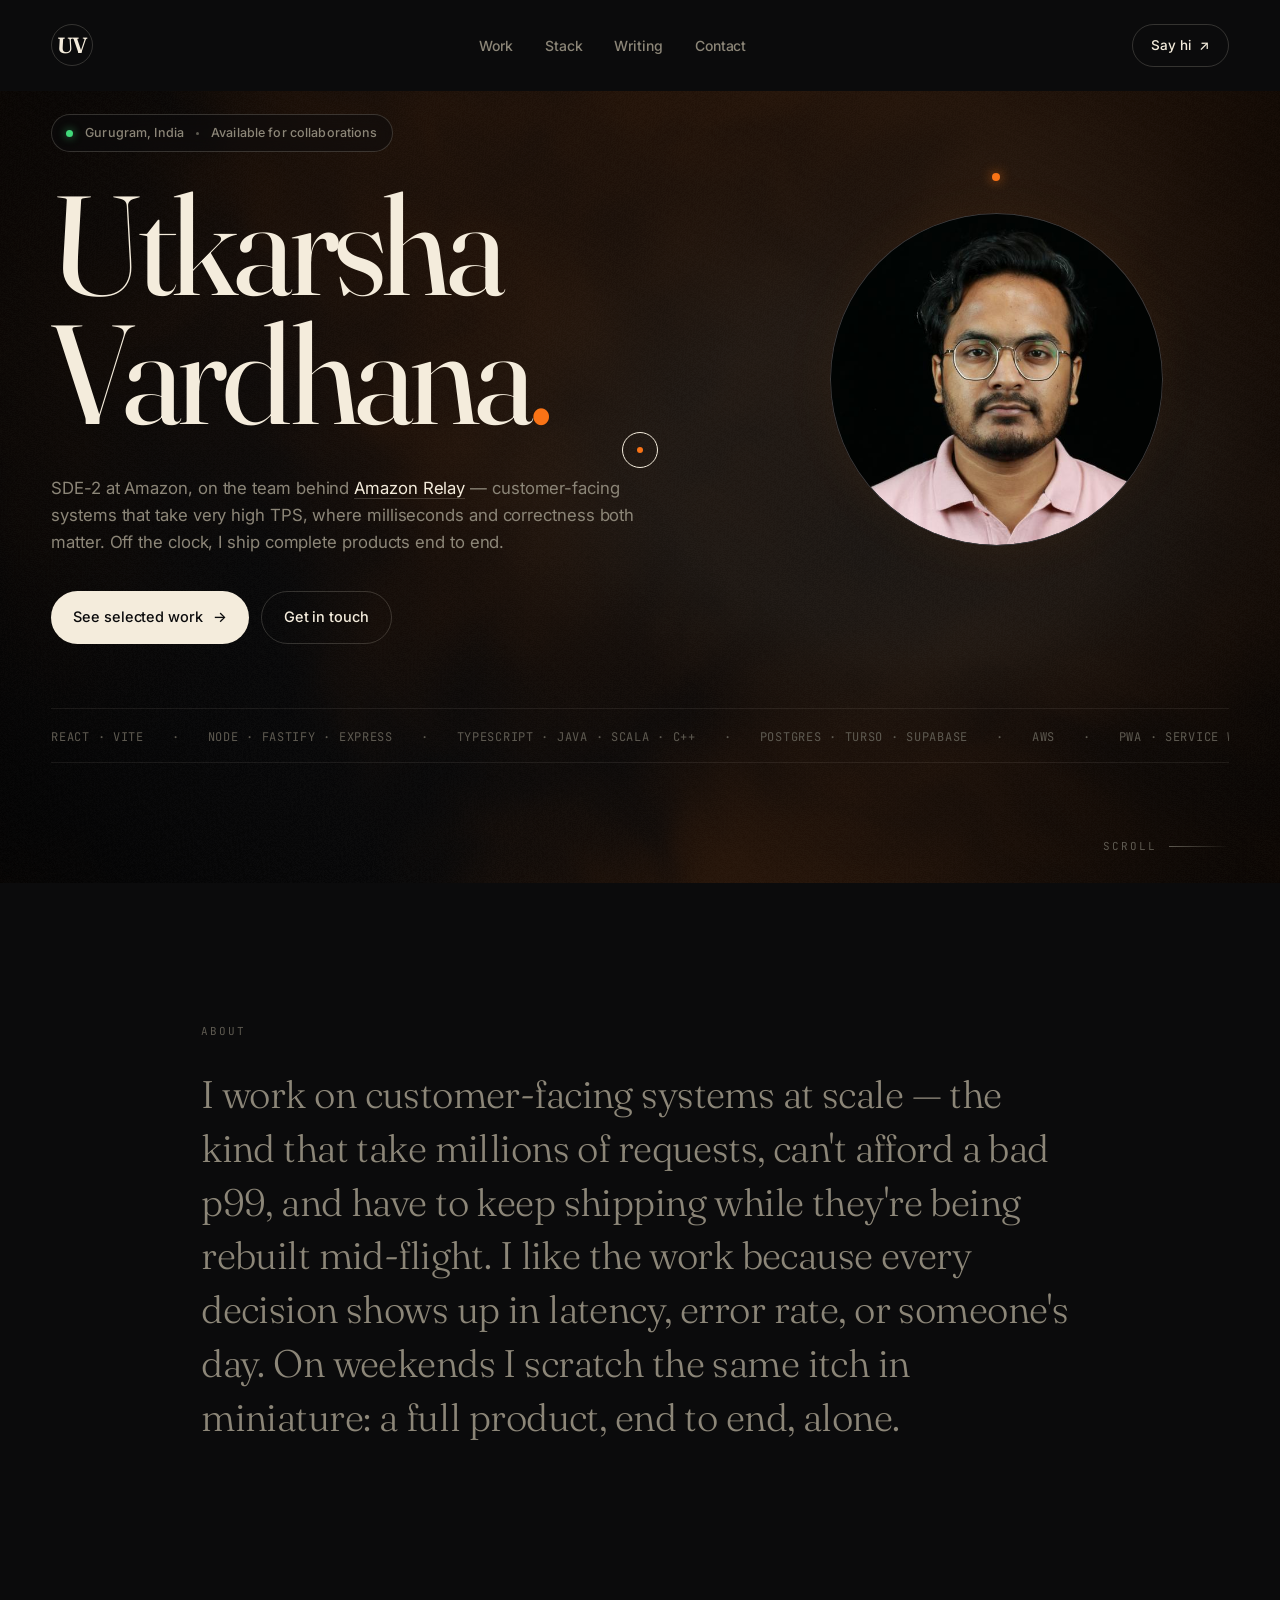
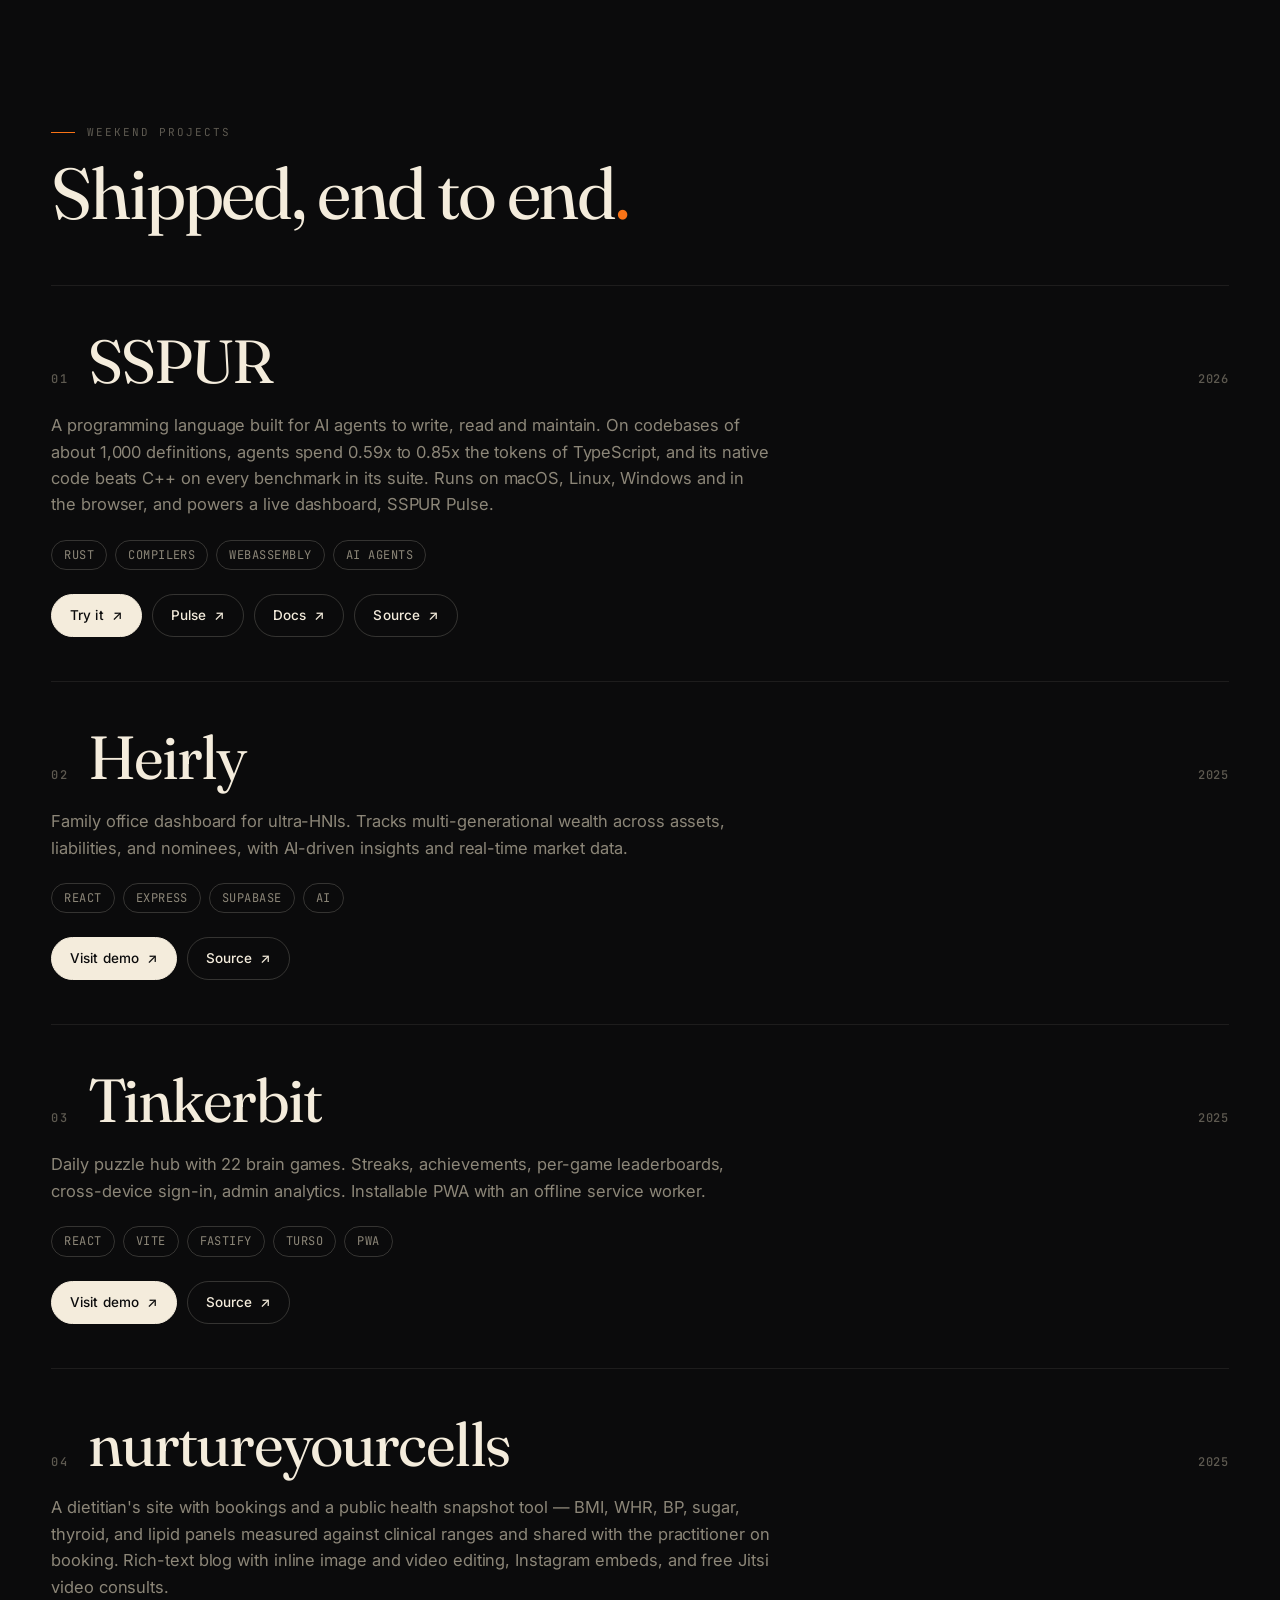
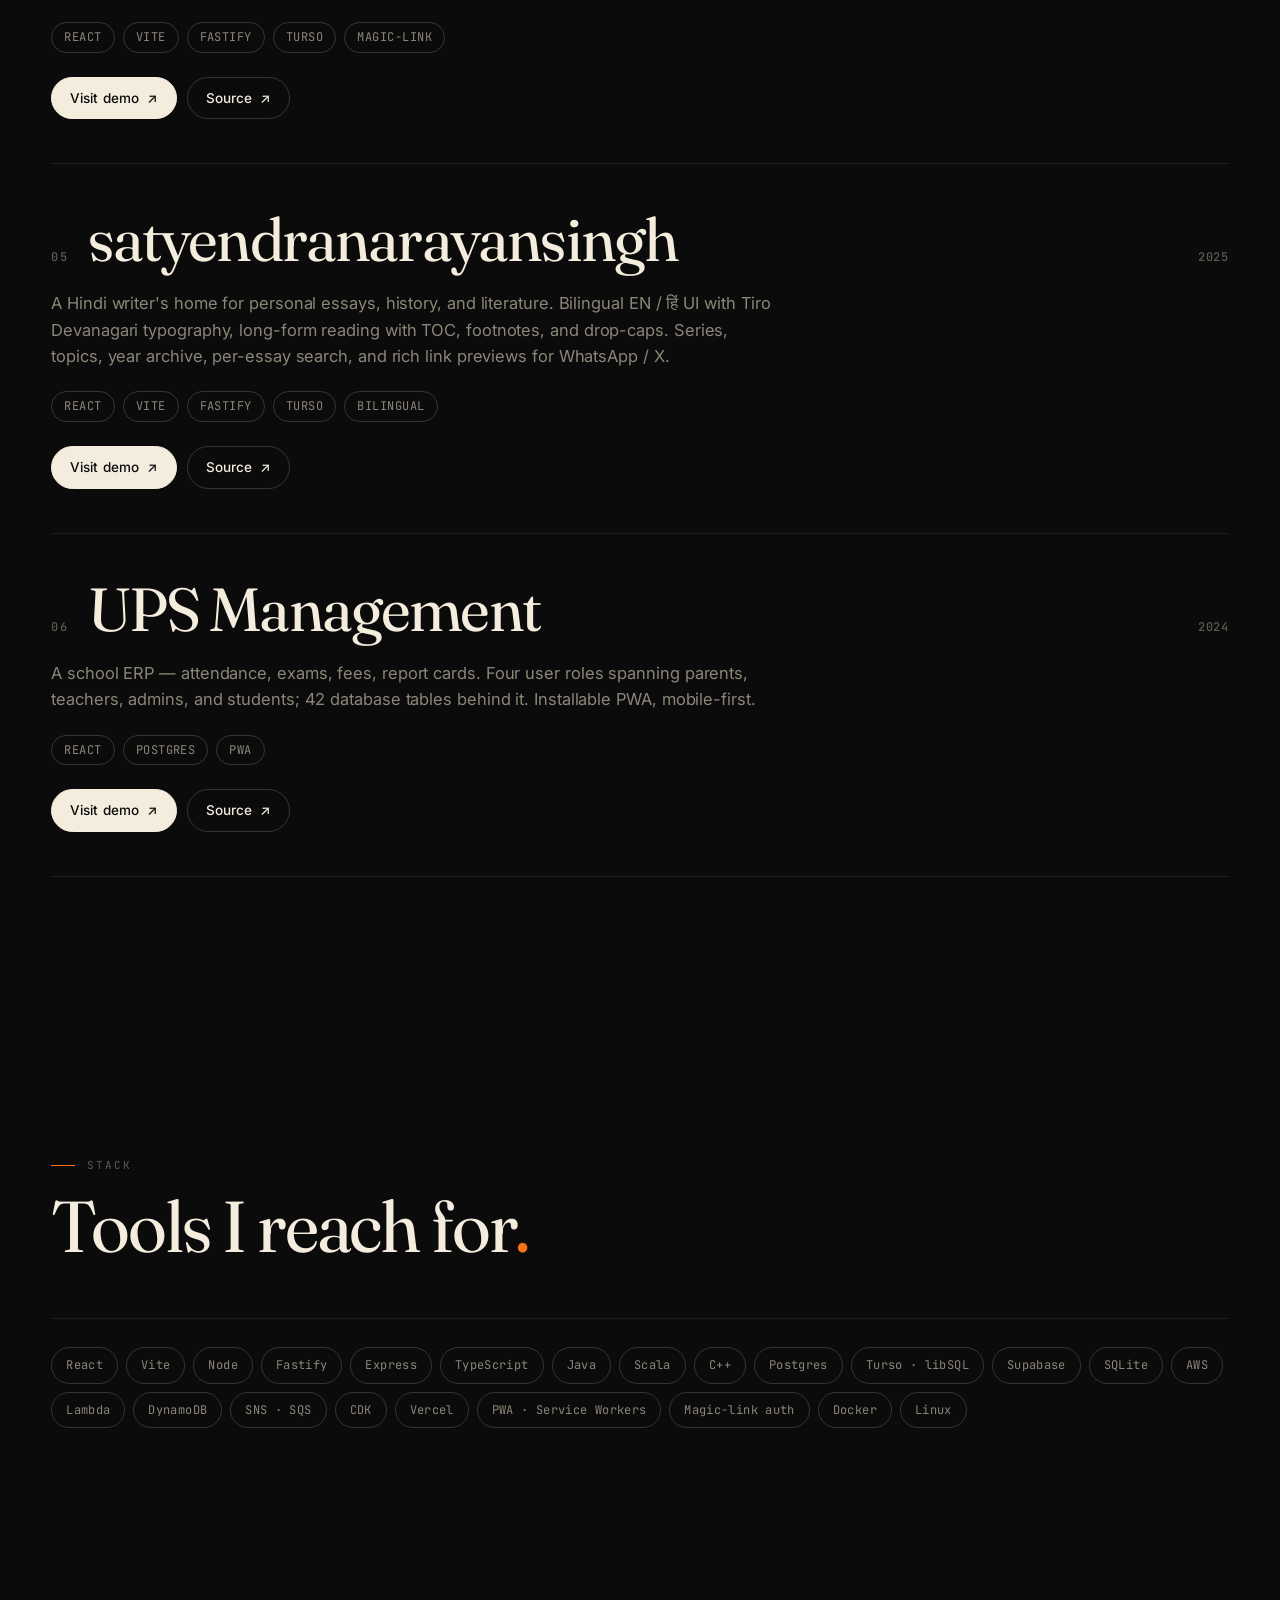
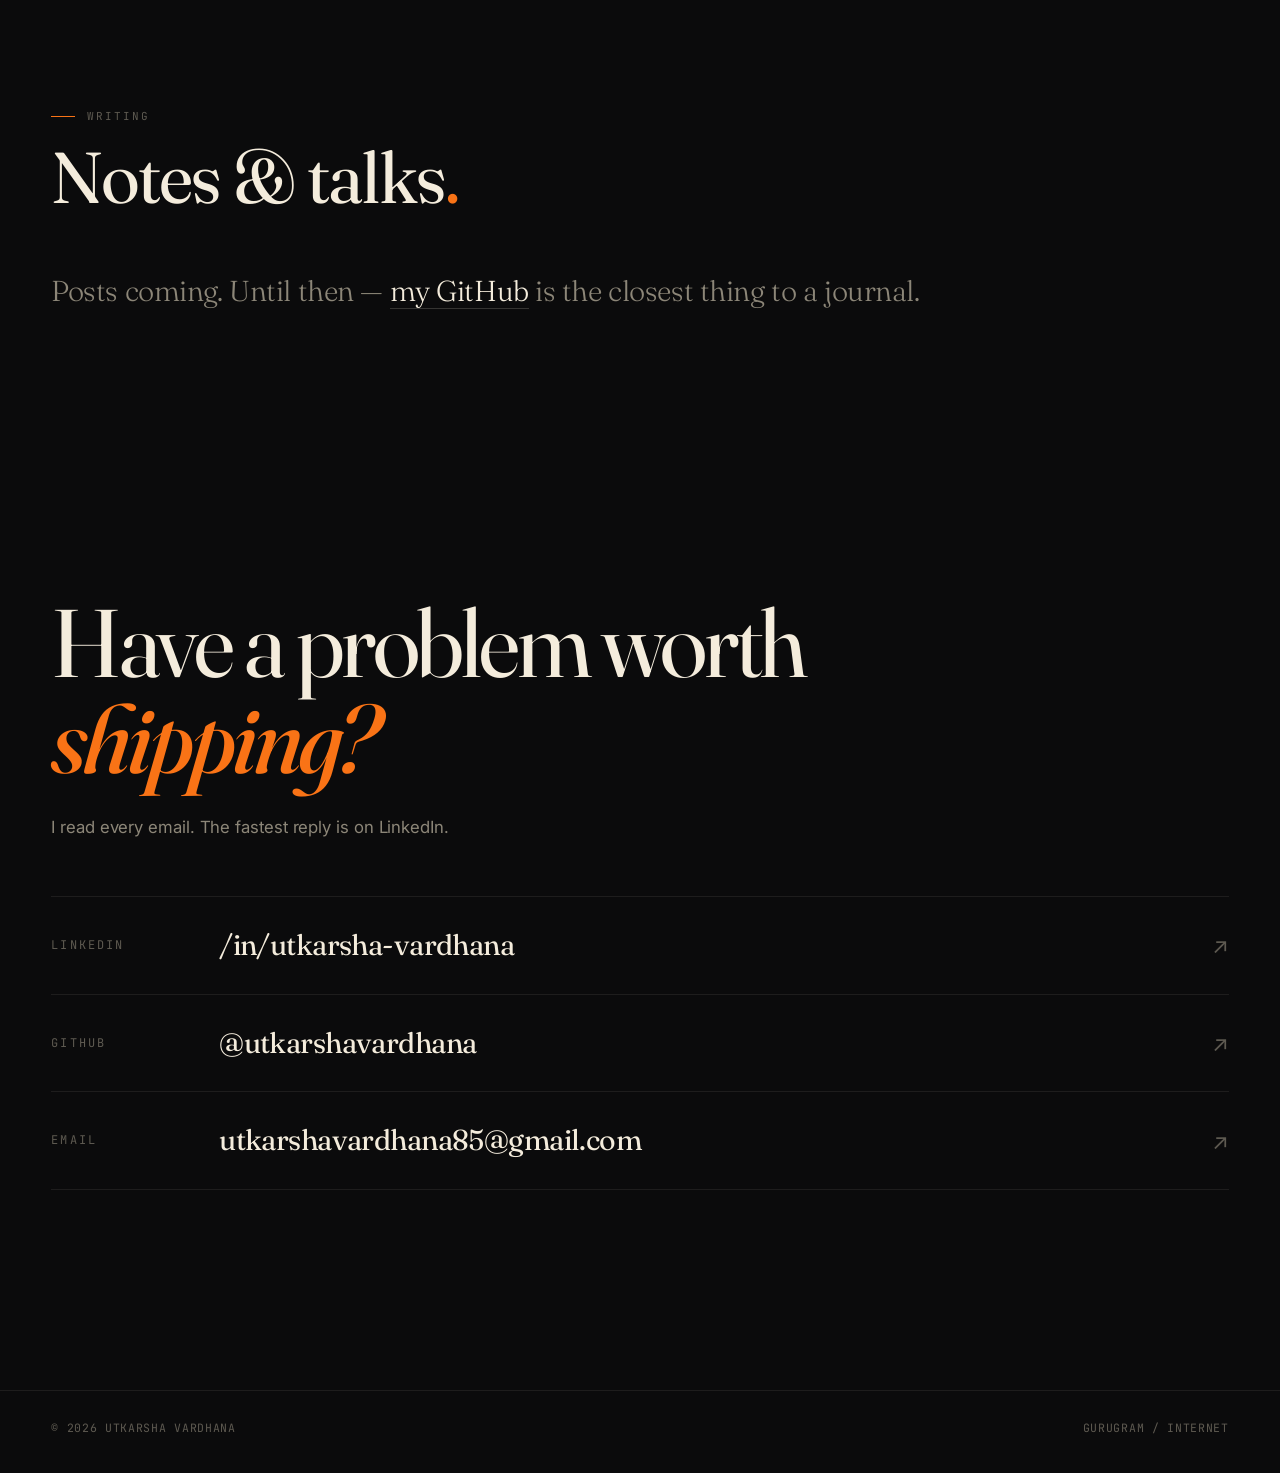
==== commit 2e0377f0: "SSPUR moved to sspurlang.github.io: redirects from the old paths, and the card links" ====
--- a/index.html
+++ b/index.html
@@ -206,16 +206,16 @@
           <span>AI agents</span>
         </div>
         <div class="project-actions">
-          <a class="project-action project-action-primary" href="https://utkarshavardhana.github.io/sspur/play/" target="_blank" rel="noopener noreferrer" data-magnetic>
+          <a class="project-action project-action-primary" href="https://sspurlang.github.io/sspur/play/" target="_blank" rel="noopener noreferrer" data-magnetic>
             Try it <span aria-hidden="true">↗</span>
           </a>
-          <a class="project-action" href="https://utkarshavardhana.github.io/sspur/pulse/" target="_blank" rel="noopener noreferrer" data-magnetic>
+          <a class="project-action" href="https://sspurlang.github.io/sspur/pulse/" target="_blank" rel="noopener noreferrer" data-magnetic>
             Pulse <span aria-hidden="true">↗</span>
           </a>
-          <a class="project-action" href="https://utkarshavardhana.github.io/sspur/" target="_blank" rel="noopener noreferrer" data-magnetic>
+          <a class="project-action" href="https://sspurlang.github.io/sspur/" target="_blank" rel="noopener noreferrer" data-magnetic>
             Docs <span aria-hidden="true">↗</span>
           </a>
-          <a class="project-action" href="https://github.com/utkarshavardhana/sspur" target="_blank" rel="noopener noreferrer" data-magnetic>
+          <a class="project-action" href="https://github.com/sspurlang/sspur" target="_blank" rel="noopener noreferrer" data-magnetic>
             Source <span aria-hidden="true">↗</span>
           </a>
         </div>
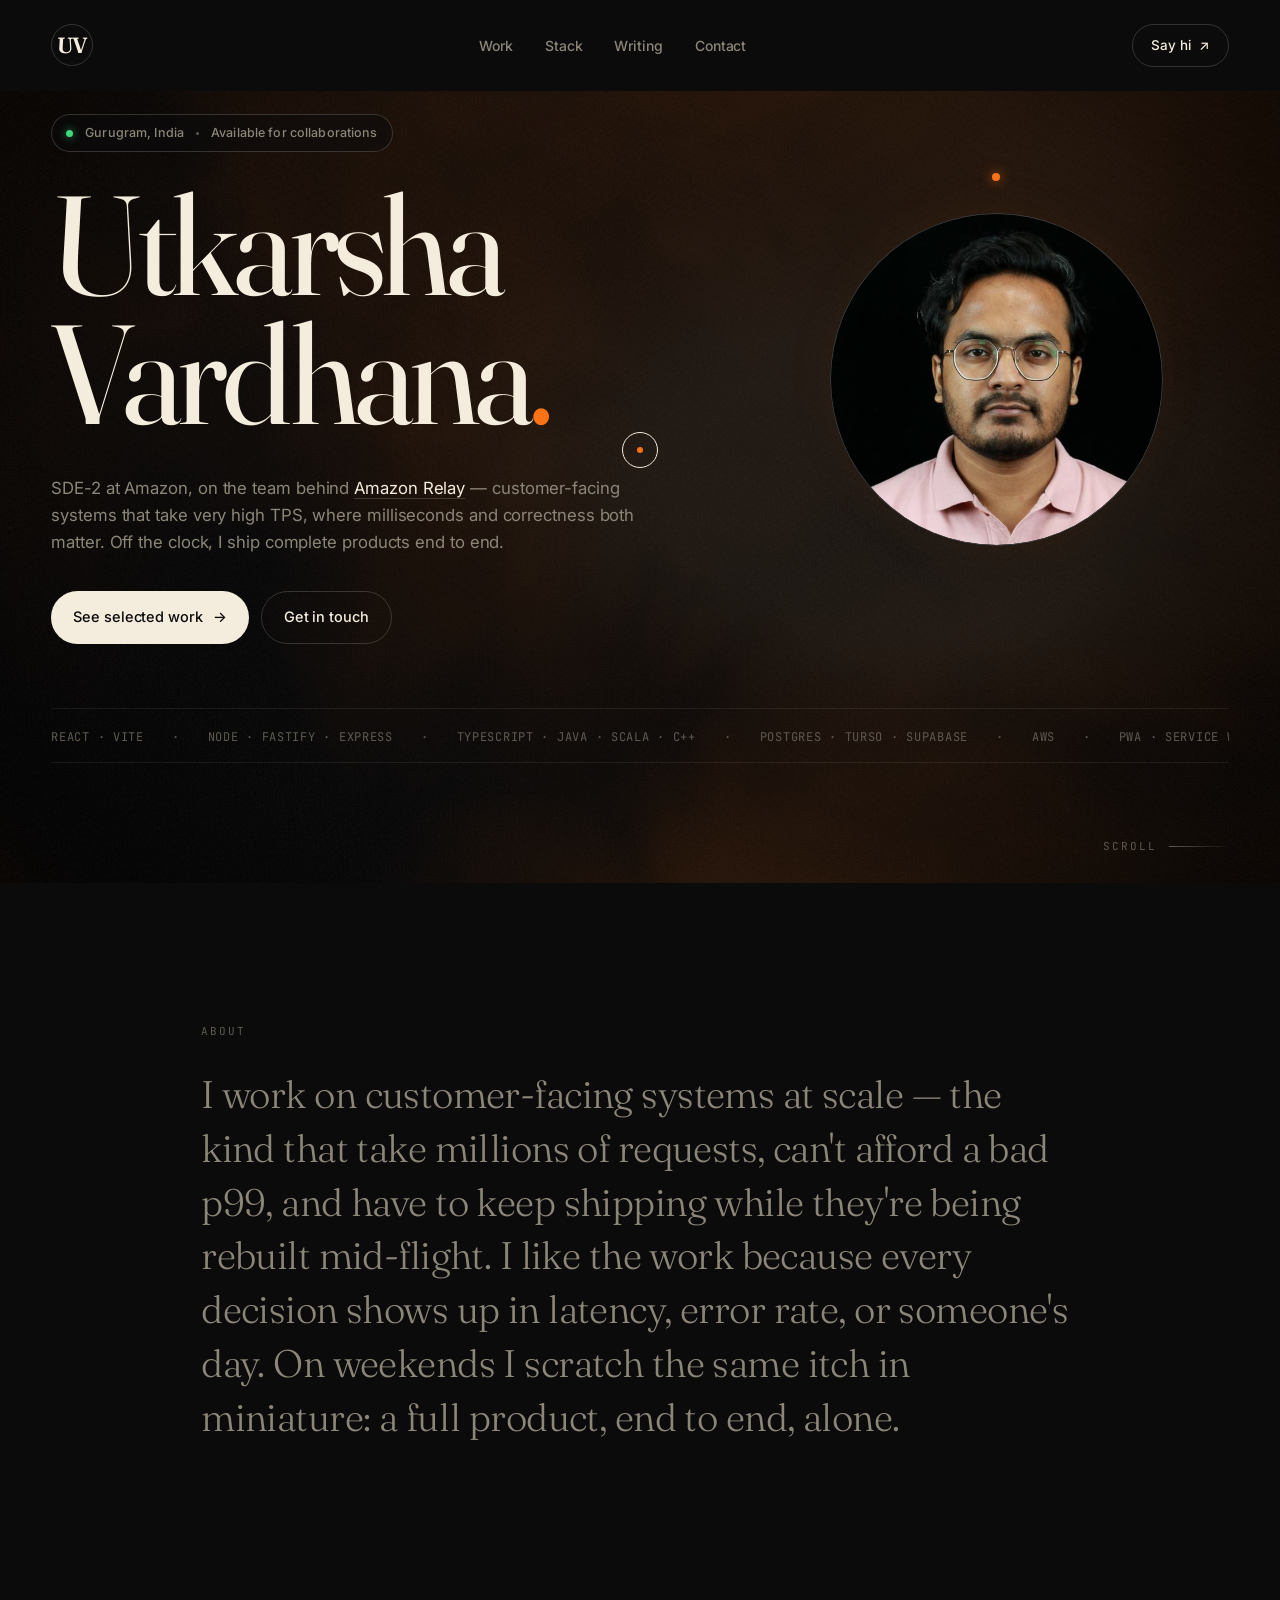
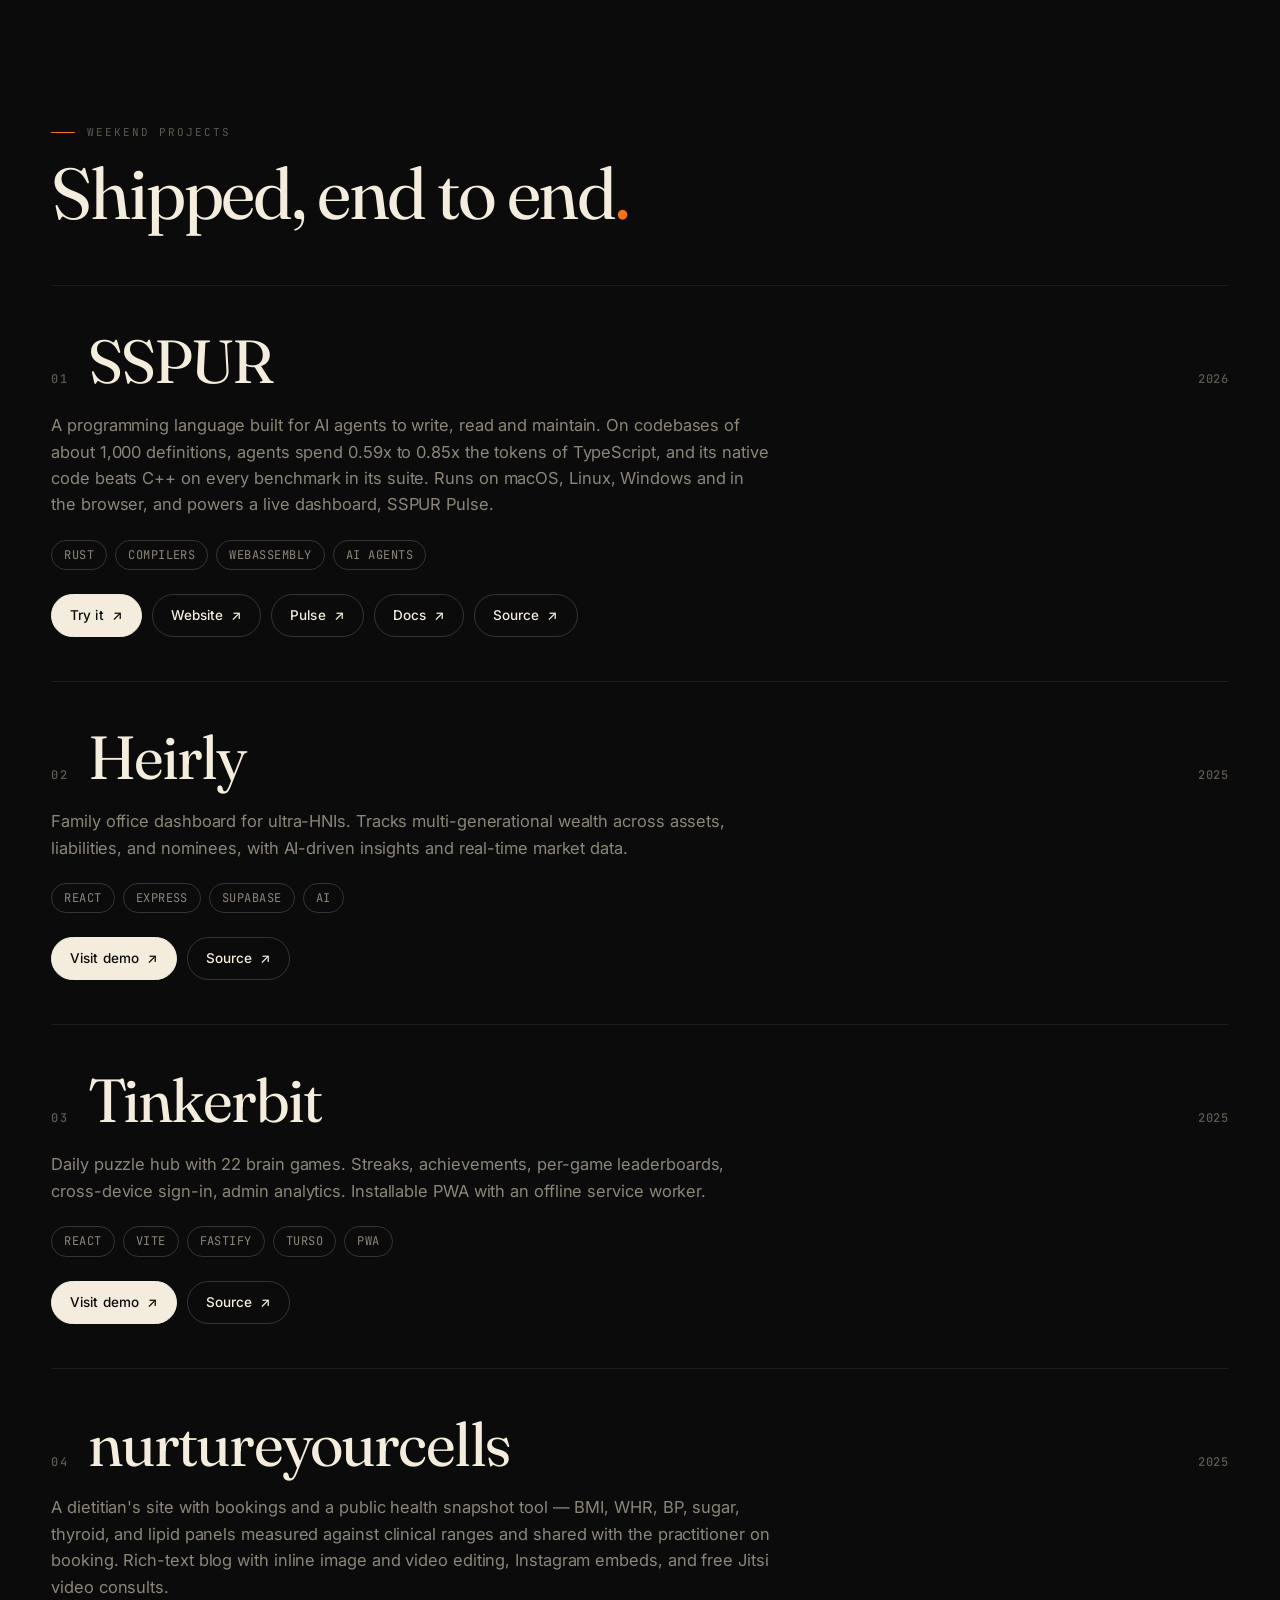
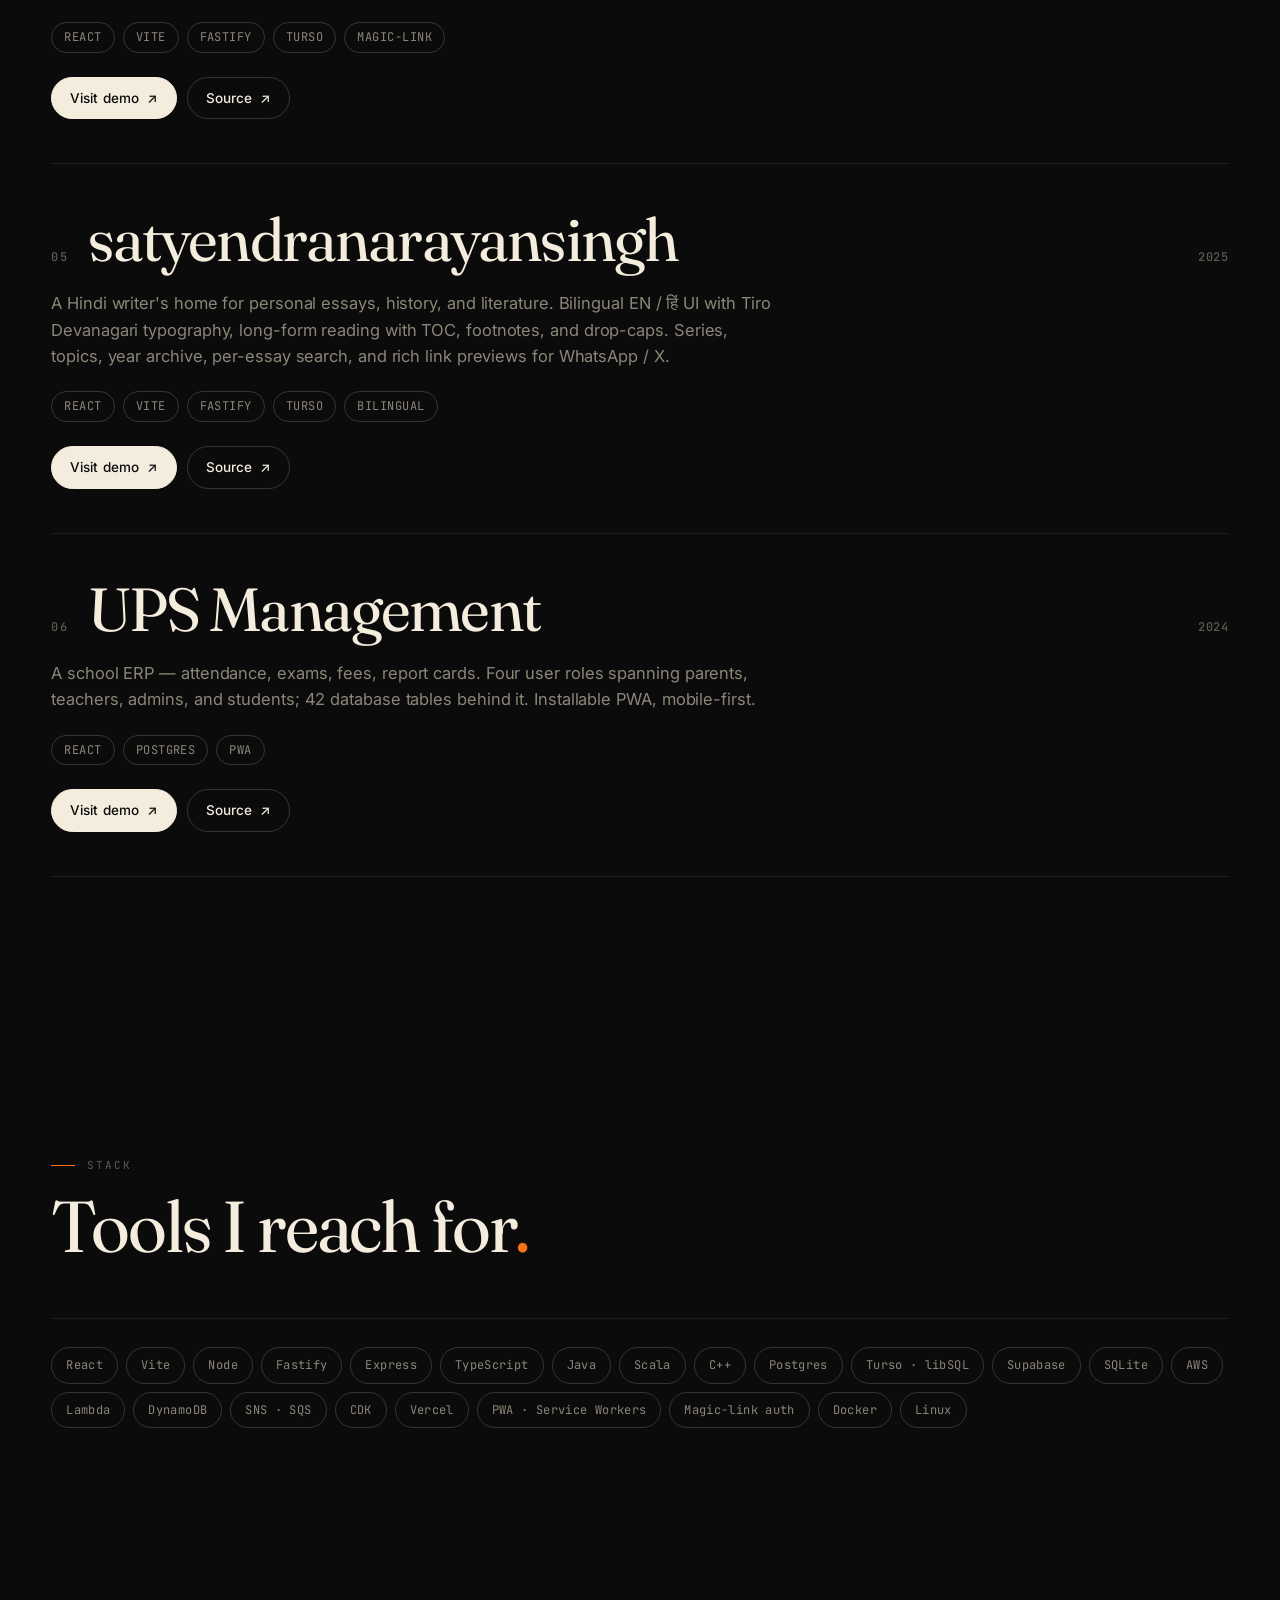
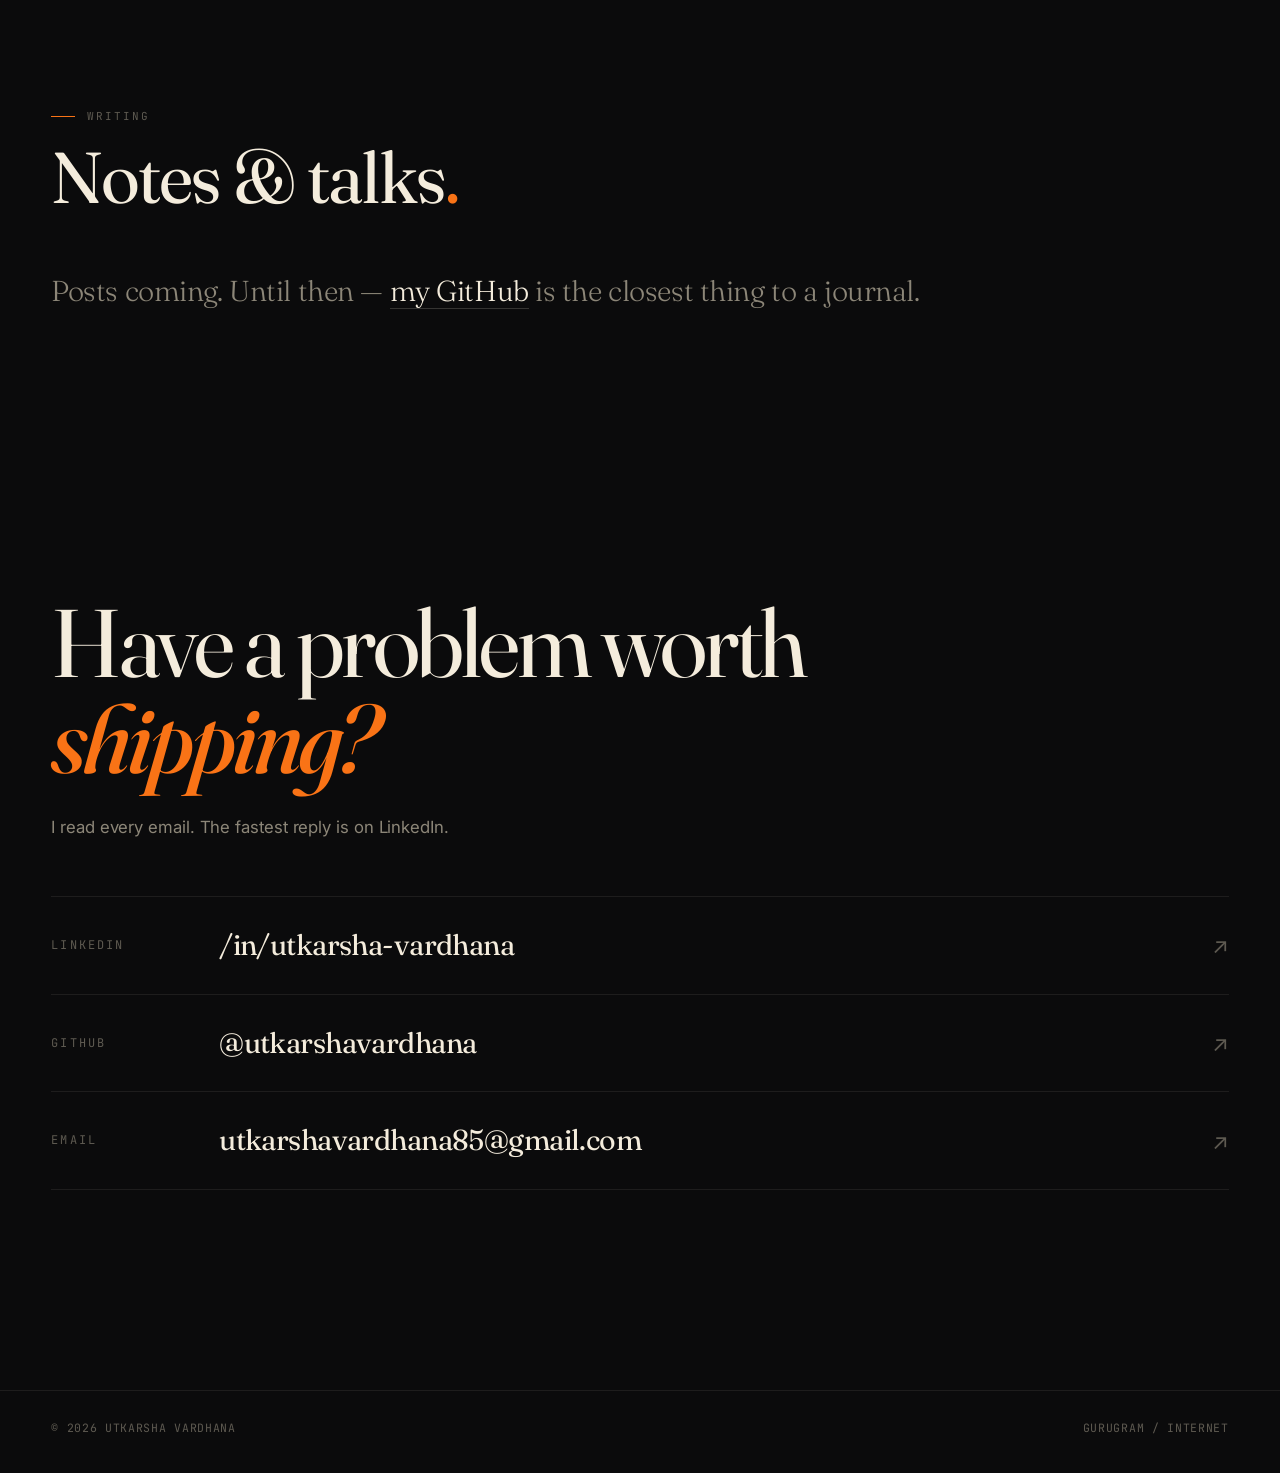
==== commit 261cee0e: "SSPUR card: a Website link to sspurlang.github.io" ====
--- a/index.html
+++ b/index.html
@@ -208,6 +208,9 @@
         <div class="project-actions">
           <a class="project-action project-action-primary" href="https://sspurlang.github.io/sspur/play/" target="_blank" rel="noopener noreferrer" data-magnetic>
             Try it <span aria-hidden="true">↗</span>
+          </a>
+          <a class="project-action" href="https://sspurlang.github.io/" target="_blank" rel="noopener noreferrer" data-magnetic>
+            Website <span aria-hidden="true">↗</span>
           </a>
           <a class="project-action" href="https://sspurlang.github.io/sspur/pulse/" target="_blank" rel="noopener noreferrer" data-magnetic>
             Pulse <span aria-hidden="true">↗</span>
